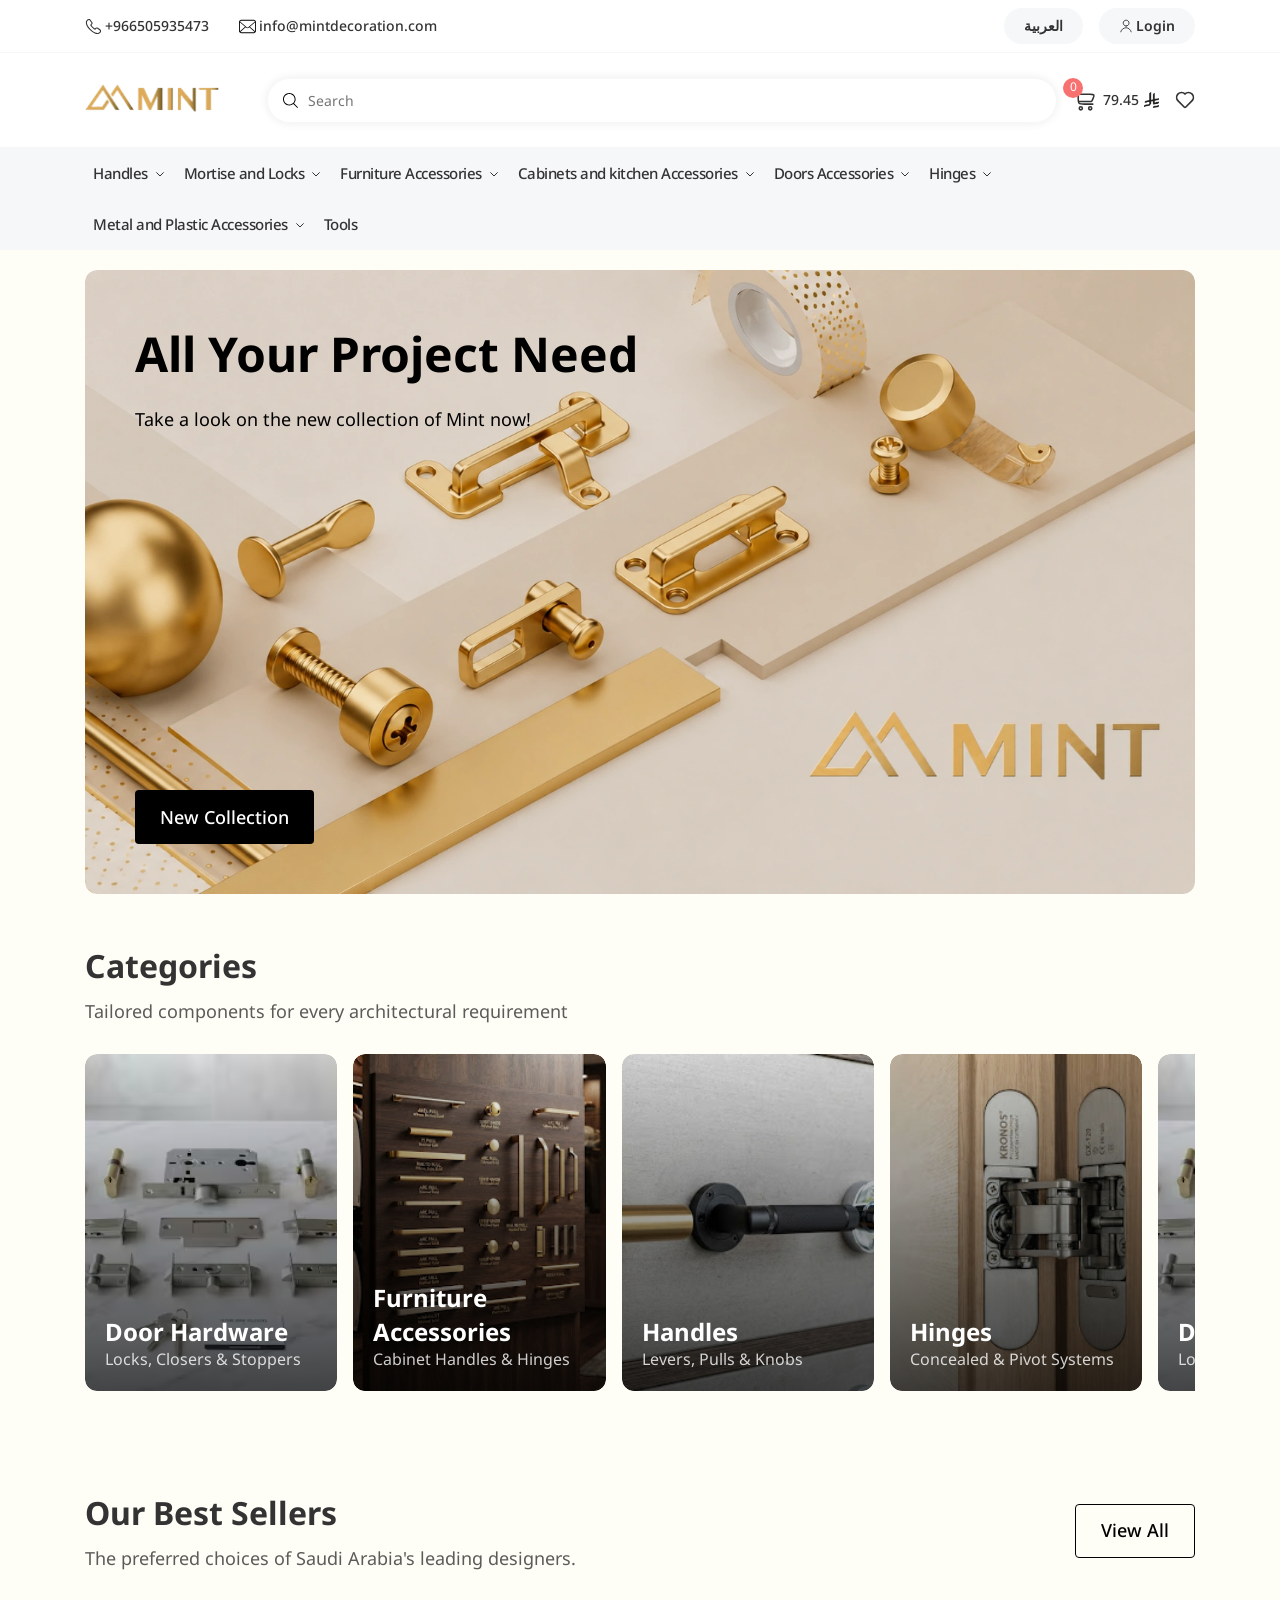
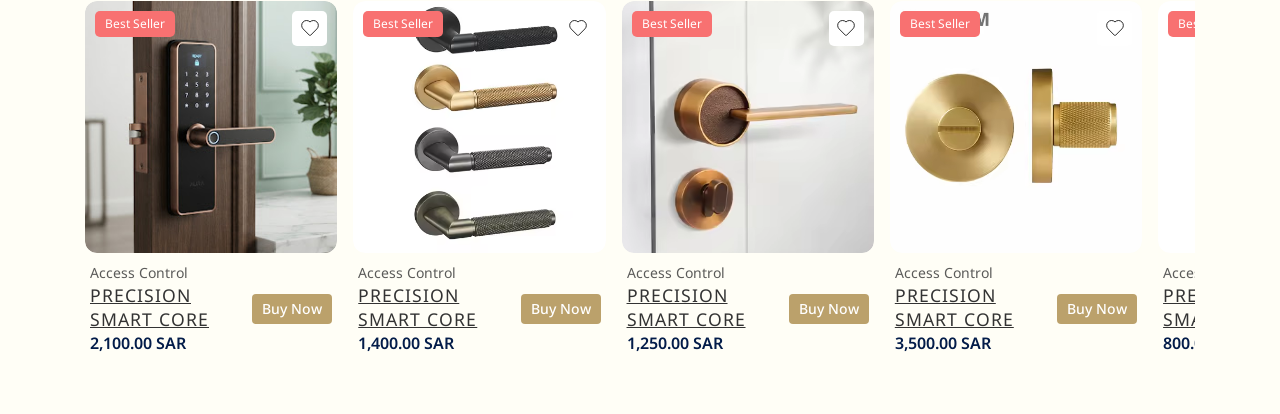
==== en/index.html @ 9c1df62e "Mint Decoration" ====
<!DOCTYPE html>
<!-- بسم الله الرحمن الرحيم -->
<html lang="en">
<head>
    <meta charset="UTF-8">
    <meta name="viewport" content="width=device-width, initial-scale=1.0">
    <!-- <base href="https://mintdecoration.com/en"> -->
    <meta name="theme-color" content="#FFFFFF">
    <link rel="shortcut icon" href="../media/logo/favicon.ico" type="image/x-icon">
    <!-- Language Tags -->
    <link rel="alternate" hreflang="ar" href="https://j.raygroup.com/ar/" />
    <link rel="alternate" hreflang="en" href="https://j.raygroup.com/en/" />
    <link rel="alternate" hreflang="x-default" href="https://j.raygroup.com/" />
    <!-- SEO -->
    <title>Mint Decoration – Carpentry Tools & Furniture Accessories in Riyadh | Locks, Hinges, Handles</title>
    <meta name="description" content="Discover Mint Decoration, your trusted store in Riyadh for carpentry tools and furniture accessories. We offer locks, hinges, handles, and décor supplies with top quality and competitive prices.">
    <meta name="keywords" content="carpentry tools, woodworking tools Riyadh, buy carpentry tools Saudi Arabia, locks, hinges, handles, furniture accessories, woodworking supplies, décor tools">
    <meta property="og:title" content="Mint Decoration – Carpentry Tools & Furniture Accessories in Riyadh">
    <meta property="og:description" content="High-quality carpentry tools, locks, hinges, handles, and décor accessories at the best prices in Riyadh.">
    <meta property="og:image" content="../media/logo/minterio-logo1.png">
    <!-- <meta property="og:url" content="https://mintdecoration.com/en/"> -->
    <meta property="og:type" content="website">
    <!-- Link Main Files -->
    <link rel="stylesheet" href="../css/normalize.css">
    <link rel="stylesheet" href="../component/component.css">
    <link rel="stylesheet" href="../css/style.css">
    <script src="../component/component.js" defer></script>
    <script src="../js/main.js" defer></script>
    <!-- Noto Sans Font -->
    <link rel="preconnect" href="https://fonts.googleapis.com">
    <link rel="preconnect" href="https://fonts.gstatic.com" crossorigin>
    <link href="https://fonts.googleapis.com/css2?family=Noto+Sans:ital,wght@0,100..900;1,100..900&display=swap" rel="stylesheet">
</head>
<body>

    <!-- <div class="coming">
        <h1>Mint is coming soon</h1>
        <p>We Are Avilable For You</p>
        <a href="tel:+966536998115">Call Us</a>
    </div> -->

    <div class="header-wrapper">

        <div class="top-header">
            <div class="container">
                <div class="inside">
                    <div class="start">
                        <div class="contact">
                            <a href="tel:+966505935473" target="_blank">
                                <svg viewBox="0 0 24 24" fill="none" xmlns="http://www.w3.org/2000/svg"><g id="SVGRepo_bgCarrier" stroke-width="0"></g><g id="SVGRepo_tracerCarrier" stroke-linecap="round" stroke-linejoin="round"></g><g id="SVGRepo_iconCarrier"> <path d="M21.97 18.33C21.97 18.69 21.89 19.06 21.72 19.42C21.55 19.78 21.33 20.12 21.04 20.44C20.55 20.98 20.01 21.37 19.4 21.62C18.8 21.87 18.15 22 17.45 22C16.43 22 15.34 21.76 14.19 21.27C13.04 20.78 11.89 20.12 10.75 19.29C9.6 18.45 8.51 17.52 7.47 16.49C6.44 15.45 5.51 14.36 4.68 13.22C3.86 12.08 3.2 10.94 2.72 9.81C2.24 8.67 2 7.58 2 6.54C2 5.86 2.12 5.21 2.36 4.61C2.6 4 2.98 3.44 3.51 2.94C4.15 2.31 4.85 2 5.59 2C5.87 2 6.15 2.06 6.4 2.18C6.66 2.3 6.89 2.48 7.07 2.74L9.39 6.01C9.57 6.26 9.7 6.49 9.79 6.71C9.88 6.92 9.93 7.13 9.93 7.32C9.93 7.56 9.86 7.8 9.72 8.03C9.59 8.26 9.4 8.5 9.16 8.74L8.4 9.53C8.29 9.64 8.24 9.77 8.24 9.93C8.24 10.01 8.25 10.08 8.27 10.16C8.3 10.24 8.33 10.3 8.35 10.36C8.53 10.69 8.84 11.12 9.28 11.64C9.73 12.16 10.21 12.69 10.73 13.22C11.27 13.75 11.79 14.24 12.32 14.69C12.84 15.13 13.27 15.43 13.61 15.61C13.66 15.63 13.72 15.66 13.79 15.69C13.87 15.72 13.95 15.73 14.04 15.73C14.21 15.73 14.34 15.67 14.45 15.56L15.21 14.81C15.46 14.56 15.7 14.37 15.93 14.25C16.16 14.11 16.39 14.04 16.64 14.04C16.83 14.04 17.03 14.08 17.25 14.17C17.47 14.26 17.7 14.39 17.95 14.56L21.26 16.91C21.52 17.09 21.7 17.3 21.81 17.55C21.91 17.8 21.97 18.05 21.97 18.33Z" stroke="currentColor" stroke-width="1.5" stroke-miterlimit="10"></path> </g></svg>
                                +966505935473
                            </a>
                            <a href="mailto:info@mintdecoration.com" target="_blank">
                                <svg version="1.1" id="_x32_" xmlns="http://www.w3.org/2000/svg" xmlns:xlink="http://www.w3.org/1999/xlink" viewBox="0 0 512 512" xml:space="preserve" fill="currentColor"><g id="SVGRepo_bgCarrier" stroke-width="0"></g><g id="SVGRepo_tracerCarrier" stroke-linecap="round" stroke-linejoin="round"></g><g id="SVGRepo_iconCarrier"> <style type="text/css"> .st0{fill:#000000;} </style> <g> <path class="st0" d="M510.746,110.361c-2.128-10.754-6.926-20.918-13.926-29.463c-1.422-1.794-2.909-3.39-4.535-5.009 c-12.454-12.52-29.778-19.701-47.531-19.701H67.244c-17.951,0-34.834,7-47.539,19.708c-1.608,1.604-3.099,3.216-4.575,5.067 c-6.97,8.509-11.747,18.659-13.824,29.428C0.438,114.62,0,119.002,0,123.435v265.137c0,9.224,1.874,18.206,5.589,26.745 c3.215,7.583,8.093,14.772,14.112,20.788c1.516,1.509,3.022,2.901,4.63,4.258c12.034,9.966,27.272,15.45,42.913,15.45h377.51 c15.742,0,30.965-5.505,42.967-15.56c1.604-1.298,3.091-2.661,4.578-4.148c5.818-5.812,10.442-12.49,13.766-19.854l0.438-1.05 c3.646-8.377,5.497-17.33,5.497-26.628V123.435C512,119.06,511.578,114.649,510.746,110.361z M34.823,99.104 c0.951-1.392,2.165-2.821,3.714-4.382c7.689-7.685,17.886-11.914,28.706-11.914h377.51c10.915,0,21.115,4.236,28.719,11.929 c1.313,1.327,2.567,2.8,3.661,4.272l2.887,3.88l-201.5,175.616c-6.212,5.446-14.21,8.443-22.523,8.443 c-8.231,0-16.222-2.99-22.508-8.436L32.19,102.939L34.823,99.104z M26.755,390.913c-0.109-0.722-0.134-1.524-0.134-2.341V128.925 l156.37,136.411L28.199,400.297L26.755,390.913z M464.899,423.84c-6.052,3.492-13.022,5.344-20.145,5.344H67.244 c-7.127,0-14.094-1.852-20.142-5.344l-6.328-3.668l159.936-139.379l17.528,15.246c10.514,9.128,23.922,14.16,37.761,14.16 c13.89,0,27.32-5.032,37.827-14.16l17.521-15.253L471.228,420.18L464.899,423.84z M485.372,388.572 c0,0.803-0.015,1.597-0.116,2.304l-1.386,9.472L329.012,265.409l156.36-136.418V388.572z"></path> </g> </g></svg>
                                info@mintdecoration.com
                            </a>
                        </div>
                    </div>
                    <div class="end">
                        <div class="language toggle">
                            <button>
                                <span>العربية</span>
                            </button>
                            <div class="box toggle-box" hidden>
                                <div class="innerbox">
                                    <div class="c-content">
                                        <div class="top">
                                            <span>Language</span>
                                            <div class="close">
                                                <svg viewBox="0 0 24 24" fill="none" xmlns="http://www.w3.org/2000/svg"><g id="SVGRepo_bgCarrier" stroke-width="0"></g><g id="SVGRepo_tracerCarrier" stroke-linecap="round" stroke-linejoin="round"></g><g id="SVGRepo_iconCarrier"> <rect width="24" height="24" fill="none"></rect> <path d="M7 17L16.8995 7.10051" stroke="currentColor" stroke-linecap="round" stroke-linejoin="round"></path> <path d="M7 7.00001L16.8995 16.8995" stroke="currentColor" stroke-linecap="round" stroke-linejoin="round"></path> </g></svg>
                                            </div>
                                        </div>
                                        <div class="content">
                                            <div class="langs">
                                                <label for="en">
                                                    <input type="radio" name="lang" id="en" value="en" autocomplete="off">
                                                    English
                                                </label>
                                                <label for="ar">
                                                    <input type="radio" name="lang" id="ar" value="ar" autocomplete="off">
                                                    العربية
                                                </label>
                                            </div>
                                            <button><span>Ok</span></button>
                                        </div>
                                    </div>
                                </div>
                            </div>
                        </div>
                        <div class="login toggle hidden-mobile">
                            <button class="hidden-mobile">
                                <svg viewBox="0 0 24 24" fill="none" xmlns="http://www.w3.org/2000/svg"><g id="SVGRepo_bgCarrier" stroke-width="0"></g><g id="SVGRepo_tracerCarrier" stroke-linecap="round" stroke-linejoin="round"></g><g id="SVGRepo_iconCarrier"> <path d="M12.1992 12C14.9606 12 17.1992 9.76142 17.1992 7C17.1992 4.23858 14.9606 2 12.1992 2C9.43779 2 7.19922 4.23858 7.19922 7C7.19922 9.76142 9.43779 12 12.1992 12Z" stroke="currentColor" stroke-width="1.5" stroke-linecap="round" stroke-linejoin="round"></path> <path d="M3 22C3.57038 20.0332 4.74796 18.2971 6.3644 17.0399C7.98083 15.7827 9.95335 15.0687 12 15C16.12 15 19.63 17.91 21 22" stroke="currentColor" stroke-width="1.5" stroke-linecap="round" stroke-linejoin="round"></path> </g></svg>
                                Login
                            </button>
                            <div class="box toggle-box" hidden>
                                <div class="innerbox">
                                    <div class="c-content">
                                        <div class="top">
                                            <div class="close">
                                                <svg viewBox="0 0 24 24" fill="none" xmlns="http://www.w3.org/2000/svg"><g id="SVGRepo_bgCarrier" stroke-width="0"></g><g id="SVGRepo_tracerCarrier" stroke-linecap="round" stroke-linejoin="round"></g><g id="SVGRepo_iconCarrier"> <rect width="24" height="24" fill="none"></rect> <path d="M7 17L16.8995 7.10051" stroke="currentColor" stroke-linecap="round" stroke-linejoin="round"></path> <path d="M7 7.00001L16.8995 16.8995" stroke="currentColor" stroke-linecap="round" stroke-linejoin="round"></path> </g></svg>
                                            </div>
                                            <div class="c-icon-login">
                                                <svg viewBox="0 0 24 24" fill="none" xmlns="http://www.w3.org/2000/svg"><g id="SVGRepo_bgCarrier" stroke-width="0"></g><g id="SVGRepo_tracerCarrier" stroke-linecap="round" stroke-linejoin="round"></g><g id="SVGRepo_iconCarrier"> <path d="M12.1992 12C14.9606 12 17.1992 9.76142 17.1992 7C17.1992 4.23858 14.9606 2 12.1992 2C9.43779 2 7.19922 4.23858 7.19922 7C7.19922 9.76142 9.43779 12 12.1992 12Z" stroke="currentColor" stroke-width="1.5" stroke-linecap="round" stroke-linejoin="round"></path> <path d="M3 22C3.57038 20.0332 4.74796 18.2971 6.3644 17.0399C7.98083 15.7827 9.95335 15.0687 12 15C16.12 15 19.63 17.91 21 22" stroke="currentColor" stroke-width="1.5" stroke-linecap="round" stroke-linejoin="round"></path> </g></svg>
                                                <span>Login</span>
                                            </div>
                                        </div>
                                        <div class="content">
                                            <div class="title">
                                                <h4>Email Address</h4>
                                            </div>
                                            <div class="input">
                                                <input type="email" name="email" id="email" placeholder="your@email.com" autocomplete="off">
                                            </div>
                                            <button>Enter</button>
                                        </div>
                                    </div>
                                </div>
                            </div>
                        </div>
                    </div>
                </div>
            </div>
        </div>

        <header>
            <div class="container">
                <div class="inside">
                    <div class="logo">
                        <a href="index.html"><img src="../media/logo/mint-500.png" alt="Mint Decoration Logo"></a>
                    </div>
                    <div class="mob">
                        <div class="search">
                            <input type="text" name="search" id="search" placeholder="Search" autocomplete="off">
                        </div>
                        <div class="mobile-search">
                            <svg viewBox="0 0 24 24" fill="none" xmlns="http://www.w3.org/2000/svg"><g id="SVGRepo_bgCarrier" stroke-width="0"></g><g id="SVGRepo_tracerCarrier" stroke-linecap="round" stroke-linejoin="round"></g><g id="SVGRepo_iconCarrier"> <g clip-path="url(#clip0_15_152)"> <rect width="24" height="24" fill="none"></rect> <circle cx="10.5" cy="10.5" r="6.5" stroke="currentColor" stroke-linejoin="round"></circle> <path d="M19.6464 20.3536C19.8417 20.5488 20.1583 20.5488 20.3536 20.3536C20.5488 20.1583 20.5488 19.8417 20.3536 19.6464L19.6464 20.3536ZM20.3536 19.6464L15.3536 14.6464L14.6464 15.3536L19.6464 20.3536L20.3536 19.6464Z" fill="currentColor"></path> </g> <defs> <clipPath id="clip0_15_152"> <rect width="24" height="24" fill="none"></rect> </clipPath> </defs> </g></svg>
                        </div>
                        <div class="cart hidden-mobile">
                            <a href="">
                                <svg viewBox="0 0 24 24" fill="none" xmlns="http://www.w3.org/2000/svg"><g id="SVGRepo_bgCarrier" stroke-width="0"></g><g id="SVGRepo_tracerCarrier" stroke-linecap="round" stroke-linejoin="round"></g><g id="SVGRepo_iconCarrier"> <path d="M2 3L2.26491 3.0883C3.58495 3.52832 4.24497 3.74832 4.62248 4.2721C5 4.79587 5 5.49159 5 6.88304V9.5C5 12.3284 5 13.7426 5.87868 14.6213C6.75736 15.5 8.17157 15.5 11 15.5H19" stroke="currentColor" stroke-width="1.5" stroke-linecap="round"></path> <path d="M7.5 18C8.32843 18 9 18.6716 9 19.5C9 20.3284 8.32843 21 7.5 21C6.67157 21 6 20.3284 6 19.5C6 18.6716 6.67157 18 7.5 18Z" stroke="currentColor" stroke-width="1.5"></path> <path d="M16.5 18.0001C17.3284 18.0001 18 18.6716 18 19.5001C18 20.3285 17.3284 21.0001 16.5 21.0001C15.6716 21.0001 15 20.3285 15 19.5001C15 18.6716 15.6716 18.0001 16.5 18.0001Z" stroke="currentColor" stroke-width="1.5"></path> <path d="M5 6H16.4504C18.5054 6 19.5328 6 19.9775 6.67426C20.4221 7.34853 20.0173 8.29294 19.2078 10.1818L18.7792 11.1818C18.4013 12.0636 18.2123 12.5045 17.8366 12.7523C17.4609 13 16.9812 13 16.0218 13H5" stroke="currentColor" stroke-width="1.5"></path> </g></svg>
                                <p class="total">79.45</p>
                                <img src="../media/images/icons/saudi-riyal.png" alt="Saudi Riyal">
                                <span>0</span>
                            </a>
                        </div>
                        <div class="wishlist hidden-mobile">
                            <a href="">
                                <svg viewBox="0 0 24 24" id="favourite" data-name="Flat Color" xmlns="http://www.w3.org/2000/svg" class="icon flat-color"><g id="SVGRepo_bgCarrier"></g><g id="SVGRepo_tracerCarrier" stroke-linecap="round" stroke-linejoin="round"></g><g id="SVGRepo_iconCarrier"><path id="primary" d="M20.28,4.74a5.82,5.82,0,0,0-8.28,0,5.82,5.82,0,0,0-8.28,0,5.94,5.94,0,0,0,0,8.34l7.57,7.62a1,1,0,0,0,1.42,0l7.57-7.62a5.91,5.91,0,0,0,0-8.34Z"></path></g></svg>
                            </a>
                        </div>
                    </div>
                </div>
            </div>
        </header>

        <nav>
            <div class="container">
                <ul class="main-menu">
    
                    <li class="main-li">
                        <a href="#" class="main-link">
                            <span>Handles</span>
                            <svg viewBox="0 0 24 24" fill="none" xmlns="http://www.w3.org/2000/svg"><g id="SVGRepo_bgCarrier" stroke-width="0"></g><g id="SVGRepo_tracerCarrier" stroke-linecap="round" stroke-linejoin="round"></g><g id="SVGRepo_iconCarrier"> <path d="M7 10L12 15L17 10" stroke="currentColor" stroke-width="1.5" stroke-linecap="round" stroke-linejoin="round"></path> </g></svg>
                        </a>
                        <div class="sub-menu">
                            <ul>
                                <li class="sub-li">
                                    <a href="#" class="sub-link">Furniture Handles</a>
                                </li>
                                <li class="sub-li">
                                    <a href="#" class="sub-link">Door Handles</a>
                                </li>
                                <li class="sub-li">
                                    <a href="#" class="sub-link">Reception Door Handles</a>
                                </li>
                                <li class="sub-li">
                                    <a href="#" class="sub-link">Iron Furniture Handles</a>
                                </li>
                                <li class="sub-li">
                                    <a href="#" class="sub-link">Glass Door Handles</a>
                                </li>
                            </ul>
                        </div>
                    </li>
    
                    <li class="main-li">
                        <a href="#" class="main-link">
                            <span>Mortise and Locks</span>
                            <svg viewBox="0 0 24 24" fill="none" xmlns="http://www.w3.org/2000/svg"><g id="SVGRepo_bgCarrier" stroke-width="0"></g><g id="SVGRepo_tracerCarrier" stroke-linecap="round" stroke-linejoin="round"></g><g id="SVGRepo_iconCarrier"> <path d="M7 10L12 15L17 10" stroke="currentColor" stroke-width="1.5" stroke-linecap="round" stroke-linejoin="round"></path> </g></svg>
                        </a>
                        <div class="sub-menu">
                            <ul>
                                <li class="sub-li">
                                    <a href="#" class="sub-link">
                                        <span>Mortise and Locks for Door</span>
                                        <svg viewBox="0 0 24 24" fill="none" xmlns="http://www.w3.org/2000/svg"><g id="SVGRepo_bgCarrier" stroke-width="0"></g><g id="SVGRepo_tracerCarrier" stroke-linecap="round" stroke-linejoin="round"></g><g id="SVGRepo_iconCarrier"> <path d="M7 10L12 15L17 10" stroke="currentColor" stroke-width="1.5" stroke-linecap="round" stroke-linejoin="round"></path> </g></svg>
                                    </a>
                                    <ul class="sub-sub-menu">
                                        <li class="sub-sub-li">
                                            <a href="#" class="sub-sub-link">Iron Door Mortise</a>
                                        </li>
                                        <li class="sub-sub-li">
                                            <a href="#" class="sub-sub-link">Hearts of Locks</a>
                                        </li>
                                        <li class="sub-sub-li">
                                            <a href="#" class="sub-sub-link">Cylindrical Door Knob Lock</a>
                                        </li>
                                        <li class="sub-sub-li">
                                            <a href="#" class="sub-sub-link">Code Lock</a>
                                        </li>
                                    </ul>
                                </li>
                                <li class="sub-li">
                                    <a href="#" class="sub-link">Furniture Locks</a>
                                </li>
                                <li class="sub-li">
                                    <a href="#" class="sub-link">Digital Lock</a>
                                </li>
                                <li class="sub-li">
                                    <a href="#" class="sub-link">
                                        <span>Metal Furniture Locks</span>
                                        <svg viewBox="0 0 24 24" fill="none" xmlns="http://www.w3.org/2000/svg"><g id="SVGRepo_bgCarrier" stroke-width="0"></g><g id="SVGRepo_tracerCarrier" stroke-linecap="round" stroke-linejoin="round"></g><g id="SVGRepo_iconCarrier"> <path d="M7 10L12 15L17 10" stroke="currentColor" stroke-width="1.5" stroke-linecap="round" stroke-linejoin="round"></path> </g></svg>
                                    </a>
                                    <ul class="sub-sub-menu">
                                        <li class="sub-sub-li">
                                            <a href="#" class="sub-sub-link">Cabinet and Drawer Locks</a>
                                        </li>
                                        <li class="sub-sub-li">
                                            <a href="#" class="sub-sub-link">Electricalcal Cabinet Locks</a>
                                        </li>
                                        <li class="sub-sub-li">
                                            <a href="#" class="sub-sub-link">Safe Locks</a>
                                        </li>
                                        <li class="sub-sub-li">
                                            <a href="#" class="sub-sub-link">Locks Accessories</a>
                                        </li>
                                        <li class="sub-sub-li">
                                            <a href="#" class="sub-sub-link">Locks For Cars and Caravan</a>
                                        </li>
                                    </ul>
                                </li>
                                <li class="sub-li">
                                    <a href="#" class="sub-link">Locks For Cars and Caravan</a>
                                </li>
                                <li class="sub-li">
                                    <a href="#" class="sub-link">Emergency Exit Door Lock</a>
                                </li>
                                <li class="sub-li">
                                    <a href="#" class="sub-link">Padlock Locks</a>
                                </li>
                                <li class="sub-li">
                                    <a href="#" class="sub-link">Other Locks</a>
                                </li>
                            </ul>
                        </div>
                    </li>
    
                    <li class="main-li">
                        <a href="#" class="main-link">
                            <span>Furniture Accessories</span>
                            <svg viewBox="0 0 24 24" fill="none" xmlns="http://www.w3.org/2000/svg"><g id="SVGRepo_bgCarrier" stroke-width="0"></g><g id="SVGRepo_tracerCarrier" stroke-linecap="round" stroke-linejoin="round"></g><g id="SVGRepo_iconCarrier"> <path d="M7 10L12 15L17 10" stroke="currentColor" stroke-width="1.5" stroke-linecap="round" stroke-linejoin="round"></path> </g></svg>
                        </a>
                        <div class="sub-menu">
                            <ul>
                                <li class="sub-li">
                                    <a href="#" class="sub-link">Clothes Hook</a>
                                </li>
                                <li class="sub-li">
                                    <a href="#" class="sub-link">Cabinet Sliding Rollers and Accessories</a>
                                </li>
                                <li class="sub-li">
                                    <a href="#" class="sub-link">Glass Accessories</a>
                                </li>
                                <li class="sub-li">
                                    <a href="#" class="sub-link">Furniture Decorations</a>
                                </li>
                                <li class="sub-li">
                                    <a href="#" class="sub-link">Sliding for Drawers and Tables</a>
                                </li>
                                <li class="sub-li">
                                    <a href="#" class="sub-link">Shelf Holder</a>
                                </li>
                                <li class="sub-li">
                                    <a href="#" class="sub-link">Pipe & Holder</a>
                                </li>
                                <li class="sub-li">
                                    <a href="#" class="sub-link">Gift Box Accessories</a>
                                </li>
                                <li class="sub-li">
                                    <a href="#" class="sub-link">Furniture Legs</a>
                                </li>
                                <li class="sub-li">
                                    <a href="#" class="sub-link">Furniture Castor Wheel</a>
                                </li>
                                <li class="sub-li">
                                    <a href="#" class="sub-link">Accessories Variety</a>
                                </li>
                            </ul>
                        </div>
                    </li>
    
                    <li class="main-li">
                        <a href="#" class="main-link">
                            <span>Cabinets and kitchen Accessories</span>
                            <svg viewBox="0 0 24 24" fill="none" xmlns="http://www.w3.org/2000/svg"><g id="SVGRepo_bgCarrier" stroke-width="0"></g><g id="SVGRepo_tracerCarrier" stroke-linecap="round" stroke-linejoin="round"></g><g id="SVGRepo_iconCarrier"> <path d="M7 10L12 15L17 10" stroke="currentColor" stroke-width="1.5" stroke-linecap="round" stroke-linejoin="round"></path> </g></svg>
                        </a>
                        <div class="sub-menu">
                            <ul>
                                <li class="sub-li">
                                    <a href="#" class="sub-link">Cabinets Accessories</a>
                                </li>
                                <li class="sub-li">
                                    <a href="#" class="sub-link">kitchen Accessories</a>
                                </li>
                                <li class="sub-li">
                                    <a href="#" class="sub-link">Cabinets and kitchen Arm</a>
                                </li>
                            </ul>
                        </div>
                    </li>
    
                    <li class="main-li">
                        <a href="#" class="main-link">
                            <span>Doors Accessories</span>
                            <svg viewBox="0 0 24 24" fill="none" xmlns="http://www.w3.org/2000/svg"><g id="SVGRepo_bgCarrier" stroke-width="0"></g><g id="SVGRepo_tracerCarrier" stroke-linecap="round" stroke-linejoin="round"></g><g id="SVGRepo_iconCarrier"> <path d="M7 10L12 15L17 10" stroke="currentColor" stroke-width="1.5" stroke-linecap="round" stroke-linejoin="round"></path> </g></svg>
                        </a>
                        <div class="sub-menu">
                            <ul>
                                <li class="sub-li">
                                    <a href="#" class="sub-link">Bathroom Door Accessories</a>
                                </li>
                                <li class="sub-li">
                                    <a href="#" class="sub-link">Overhead Door Closer</a>
                                </li>
                                <li class="sub-li">
                                    <a href="#" class="sub-link">Door Seal Brush</a>
                                </li>
                                <li class="sub-li">
                                    <a href="#" class="sub-link">Chain Door Guard</a>
                                </li>
                                <li class="sub-li">
                                    <a href="#" class="sub-link">Door Viewer</a>
                                </li>
                                <li class="sub-li">
                                    <a href="#" class="sub-link">Door Stops</a>
                                </li>
                                <li class="sub-li">
                                    <a href="#" class="sub-link">Signboards</a>
                                </li>
                                <li class="sub-li">
                                    <a href="#" class="sub-link">Bolts, hasps, and accessories</a>
                                </li>
                            </ul>
                        </div>
                    </li>
    
                    <li class="main-li">
                        <a href="#" class="main-link">
                            <span>Hinges</span>
                            <svg viewBox="0 0 24 24" fill="none" xmlns="http://www.w3.org/2000/svg"><g id="SVGRepo_bgCarrier" stroke-width="0"></g><g id="SVGRepo_tracerCarrier" stroke-linecap="round" stroke-linejoin="round"></g><g id="SVGRepo_iconCarrier"> <path d="M7 10L12 15L17 10" stroke="currentColor" stroke-width="1.5" stroke-linecap="round" stroke-linejoin="round"></path> </g></svg>
                        </a>
                        <div class="sub-menu">
                            <ul>
                                <li class="sub-li">
                                    <a href="#" class="sub-link">Door Hinges</a>
                                </li>
                                <li class="sub-li">
                                    <a href="#" class="sub-link">Wooden Furniture Hinges</a>
                                </li>
                                <li class="sub-li">
                                    <a href="#" class="sub-link">Glass and Glasses Door Hinges</a>
                                </li>
                                <li class="sub-li">
                                    <a href="#" class="sub-link">Metal Furniture Hinges</a>
                                </li>
                            </ul>
                        </div>
                    </li>
    
                    <li class="main-li">
                        <a href="#" class="main-link">
                            <span>Metal and Plastic Accessories</span>
                            <svg viewBox="0 0 24 24" fill="none" xmlns="http://www.w3.org/2000/svg"><g id="SVGRepo_bgCarrier" stroke-width="0"></g><g id="SVGRepo_tracerCarrier" stroke-linecap="round" stroke-linejoin="round"></g><g id="SVGRepo_iconCarrier"> <path d="M7 10L12 15L17 10" stroke="currentColor" stroke-width="1.5" stroke-linecap="round" stroke-linejoin="round"></path> </g></svg>
                        </a>
                        <div class="sub-menu">
                            <ul>
                                <li class="sub-li">
                                    <a href="#" class="sub-link">Adhesive tapes</a>
                                </li>
                            </ul>
                        </div>
                    </li>
    
                    <li class="main-li">
                        <a href="#" class="main-link">
                            <span>Tools</span>
                        </a>
                    </li>
    
                </ul>
            </div>
        </nav>

    </div>

    <div class="mobile-nav">
        <div class="container">
            <div class="inside">
                <div class="tabs">
                    <div class="tab home-tab">
                        <a href="">
                            <div class="icon">
                                <svg viewBox="0 0 24 24" xmlns="http://www.w3.org/2000/svg"><g id="SVGRepo_bgCarrier"></g><g id="SVGRepo_tracerCarrier" stroke-linecap="round" stroke-linejoin="round"></g><g id="SVGRepo_iconCarrier"> <g clip-path="url(#clip0_15_3)"> <path d="M9 21H4C3.44772 21 3 20.5523 3 20V12.4142C3 12.149 3.10536 11.8946 3.29289 11.7071L11.2929 3.70711C11.6834 3.31658 12.3166 3.31658 12.7071 3.70711L20.7071 11.7071C20.8946 11.8946 21 12.149 21 12.4142V20C21 20.5523 20.5523 21 20 21H15M9 21H15M9 21V15C9 14.4477 9.44772 14 10 14H14C14.5523 14 15 14.4477 15 15V21" stroke-linejoin="round"></path> </g> <defs> <clipPath id="clip0_15_3"> <rect width="24" height="24"></rect> </clipPath> </defs> </g></svg>
                            </div>
                            <div class="text">
                                <span>Home</span>
                            </div>
                        </a>
                    </div>
                    <div class="tab categories-tab hamburger ">
                        <button>
                            <div class="icon">
                                <svg viewBox="0 0 24 24" xmlns="http://www.w3.org/2000/svg"><g id="SVGRepo_bgCarrier"></g><g id="SVGRepo_tracerCarrier" stroke-linecap="round" stroke-linejoin="round"></g><g id="SVGRepo_iconCarrier"> <path d="M5 10H7C9 10 10 9 10 7V5C10 3 9 2 7 2H5C3 2 2 3 2 5V7C2 9 3 10 5 10Z" stroke-miterlimit="10" stroke-linecap="round" stroke-linejoin="round"></path> <path d="M17 10H19C21 10 22 9 22 7V5C22 3 21 2 19 2H17C15 2 14 3 14 5V7C14 9 15 10 17 10Z" stroke-miterlimit="10" stroke-linecap="round" stroke-linejoin="round"></path> <path d="M17 22H19C21 22 22 21 22 19V17C22 15 21 14 19 14H17C15 14 14 15 14 17V19C14 21 15 22 17 22Z" stroke-miterlimit="10" stroke-linecap="round" stroke-linejoin="round"></path> <path d="M5 22H7C9 22 10 21 10 19V17C10 15 9 14 7 14H5C3 14 2 15 2 17V19C2 21 3 22 5 22Z" stroke-miterlimit="10" stroke-linecap="round" stroke-linejoin="round"></path> </g></svg>
                            </div>
                            <div class="text">
                                <span>Categories</span>
                            </div>
                        </button>
                    </div>
                    <div class="tab wishlist-tab active">
                        <a href="">
                            <div class="icon">
                                <svg viewBox="0 0 24 24" id="favourite" data-name="Flat Color" xmlns="http://www.w3.org/2000/svg" class="icon flat-color"><g id="SVGRepo_bgCarrier"></g><g id="SVGRepo_tracerCarrier" stroke-linecap="round" stroke-linejoin="round"></g><g id="SVGRepo_iconCarrier"><path id="primary" d="M20.28,4.74a5.82,5.82,0,0,0-8.28,0,5.82,5.82,0,0,0-8.28,0,5.94,5.94,0,0,0,0,8.34l7.57,7.62a1,1,0,0,0,1.42,0l7.57-7.62a5.91,5.91,0,0,0,0-8.34Z"></path></g></svg>
                            </div>
                            <div class="text">
                                <span>Favourite</span>
                            </div>
                        </a>
                    </div>
                    <div class="tab cart-tab ">
                        <a href="">
                            <div class="icon">
                                <svg viewBox="0 0 24 24" fill="none" xmlns="http://www.w3.org/2000/svg"><g id="SVGRepo_bgCarrier" stroke-width="0"></g><g id="SVGRepo_tracerCarrier" stroke-linecap="round" stroke-linejoin="round"></g><g id="SVGRepo_iconCarrier"> <path d="M2 3L2.26491 3.0883C3.58495 3.52832 4.24497 3.74832 4.62248 4.2721C5 4.79587 5 5.49159 5 6.88304V9.5C5 12.3284 5 13.7426 5.87868 14.6213C6.75736 15.5 8.17157 15.5 11 15.5H19" stroke="currentColor" stroke-width="1.5" stroke-linecap="round"></path> <path d="M7.5 18C8.32843 18 9 18.6716 9 19.5C9 20.3284 8.32843 21 7.5 21C6.67157 21 6 20.3284 6 19.5C6 18.6716 6.67157 18 7.5 18Z" stroke="currentColor" stroke-width="1.5"></path> <path d="M16.5 18.0001C17.3284 18.0001 18 18.6716 18 19.5001C18 20.3285 17.3284 21.0001 16.5 21.0001C15.6716 21.0001 15 20.3285 15 19.5001C15 18.6716 15.6716 18.0001 16.5 18.0001Z" stroke="currentColor" stroke-width="1.5"></path> <path d="M5 6H16.4504C18.5054 6 19.5328 6 19.9775 6.67426C20.4221 7.34853 20.0173 8.29294 19.2078 10.1818L18.7792 11.1818C18.4013 12.0636 18.2123 12.5045 17.8366 12.7523C17.4609 13 16.9812 13 16.0218 13H5" stroke="currentColor" stroke-width="1.5"></path> </g></svg>
                            </div>
                            <div class="text">
                                <span>Cart</span>
                            </div>
                        </a>
                    </div>
                    <div class="tab account-tab ">
                        <button type="button" data-popup-trigger="login">
                            <div class="icon">
                                <svg viewBox="0 0 24 24" fill="none" xmlns="http://www.w3.org/2000/svg"><g id="SVGRepo_bgCarrier" stroke-width="0"></g><g id="SVGRepo_tracerCarrier" stroke-linecap="round" stroke-linejoin="round"></g><g id="SVGRepo_iconCarrier"> <path d="M12.1992 12C14.9606 12 17.1992 9.76142 17.1992 7C17.1992 4.23858 14.9606 2 12.1992 2C9.43779 2 7.19922 4.23858 7.19922 7C7.19922 9.76142 9.43779 12 12.1992 12Z" stroke="currentColor" stroke-width="1.5" stroke-linecap="round" stroke-linejoin="round"></path> <path d="M3 22C3.57038 20.0332 4.74796 18.2971 6.3644 17.0399C7.98083 15.7827 9.95335 15.0687 12 15C16.12 15 19.63 17.91 21 22" stroke="currentColor" stroke-width="1.5" stroke-linecap="round" stroke-linejoin="round"></path> </g></svg>
                            </div>
                            <div class="text">
                                <span>Account</span>
                            </div>
                        </button>
                    </div>
                </div>
            </div>
        </div>
    </div>

    <div class="landing">
        <div class="container">
            <div class="inside">
                <div class="bg">
                    <img src="../media/images/ai/mint-landing-desktop.webp" alt="Landing Image" loading="lazy" class="hidden-mobile">
                    <img src="../media/images/ai/mint-landing-mobile.webp" alt="Landing Image" loading="lazy" class="showing-mobile">
                </div>
                <div class="content">
                    <div class="text">
                        <div class="title">
                            <h1>All Your Project Need</h1>
                        </div>
                        <div class="subtitle">
                            <p>Take a look on the new collection of <span class="mint">Mint</span> now!</p>
                        </div>
                    </div>
                    <div class="buttons">
                        <a href="#" class="btn btn-primary black-btn">New Collection</a>
                    </div>
                </div>
            </div>
        </div>
    </div>

    <section class="categories">
        <div class="container">
            <div class="inside">
                <div class="top-section">
                    <div class="start">
                        <div class="title">
                            <h2>Categories</h2>
                        </div>
                        <div class="sub-title">
                            <p>Tailored components for every architectural requirement</p>
                        </div>
                    </div>
                </div>
                <div class="scrolled-section">
                    <div class="manual-scroll-wrapper">
                        <div class="items">

                            <div class="item">
                                <a href="">
                                    <div class="bg">
                                        <picture>
                                            <source srcset="../media/images/products/categories/door-hardware/main-avif.avif" type="image/avif" loading="lazy">
                                            <source srcset="../media/images/products/categories/door-hardware/main-webp.webp" type="image/webp" loading="lazy">
                                            <img src="../media/images/products/categories/door-hardware/main-jpg.jpg" alt="Door Hardware" loading="lazy">
                                        </picture>
                                        <div class="overlay"></div>
                                    </div>
                                    <div class="text">
                                        <div class="title">
                                            <h3>Door Hardware</h3>
                                        </div>
                                        <div class="sub-title">
                                            <p>Locks, Closers & Stoppers</p>
                                        </div>
                                    </div>
                                </a>
                            </div>

                            <div class="item">
                                <a href="">
                                    <div class="bg">
                                        <picture>
                                            <img src="../media/images/products/categories/furniture-accessories/main-jpg.jpg" alt="Furniture Accessories" loading="lazy">
                                        </picture>
                                        <div class="overlay"></div>
                                    </div>
                                    <div class="text">
                                        <div class="title">
                                            <h3>Furniture Accessories</h3>
                                        </div>
                                        <div class="sub-title">
                                            <p>Cabinet Handles & Hinges</p>
                                        </div>
                                    </div>
                                </a>
                            </div>

                            <div class="item">
                                <a href="">
                                    <div class="bg">
                                        <picture>
                                            <img src="../media/images/products/categories/handles/main-jpg.jpg" alt="Handles" loading="lazy">
                                        </picture>
                                        <div class="overlay"></div>
                                    </div>
                                    <div class="text">
                                        <div class="title">
                                            <h3>Handles</h3>
                                        </div>
                                        <div class="sub-title">
                                            <p>Levers, Pulls & Knobs</p>
                                        </div>
                                    </div>
                                </a>
                            </div>

                            <div class="item">
                                <a href="">
                                    <div class="bg">
                                        <picture>
                                            <img src="../media/images/products/categories/hinges/main-jpg.jpg" alt="Hinges" loading="lazy">
                                        </picture>
                                        <div class="overlay"></div>
                                    </div>
                                    <div class="text">
                                        <div class="title">
                                            <h3>Hinges</h3>
                                        </div>
                                        <div class="sub-title">
                                            <p>Concealed & Pivot Systems</p>
                                        </div>
                                    </div>
                                </a>
                            </div>

                            <div class="item">
                                <a href="">
                                    <div class="bg">
                                        <picture>
                                            <source srcset="../media/images/products/categories/door-hardware/main-avif.avif" type="image/avif" loading="lazy">
                                            <source srcset="../media/images/products/categories/door-hardware/main-webp.webp" type="image/webp" loading="lazy">
                                            <img src="../media/images/products/categories/door-hardware/main-jpg.jpg" alt="Door Hardware" loading="lazy">
                                        </picture>
                                        <div class="overlay"></div>
                                    </div>
                                    <div class="text">
                                        <div class="title">
                                            <h3>Door Hardware</h3>
                                        </div>
                                        <div class="sub-title">
                                            <p>Locks, Closers & Stoppers</p>
                                        </div>
                                    </div>
                                </a>
                            </div>

                            <div class="item">
                                <a href="">
                                    <div class="bg">
                                        <picture>
                                            <img src="../media/images/products/categories/furniture-accessories/main-jpg.jpg" alt="Furniture Accessories" loading="lazy">
                                        </picture>
                                        <div class="overlay"></div>
                                    </div>
                                    <div class="text">
                                        <div class="title">
                                            <h3>Furniture Accessories</h3>
                                        </div>
                                        <div class="sub-title">
                                            <p>Cabinet Handles & Hinges</p>
                                        </div>
                                    </div>
                                </a>
                            </div>

                            <div class="item">
                                <a href="">
                                    <div class="bg">
                                        <picture>
                                            <img src="../media/images/products/categories/handles/main-jpg.jpg" alt="Handles" loading="lazy">
                                        </picture>
                                        <div class="overlay"></div>
                                    </div>
                                    <div class="text">
                                        <div class="title">
                                            <h3>Handles</h3>
                                        </div>
                                        <div class="sub-title">
                                            <p>Levers, Pulls & Knobs</p>
                                        </div>
                                    </div>
                                </a>
                            </div>

                            <div class="item">
                                <a href="">
                                    <div class="bg">
                                        <picture>
                                            <img src="../media/images/products/categories/hinges/main-jpg.jpg" alt="Hinges" loading="lazy">
                                        </picture>
                                        <div class="overlay"></div>
                                    </div>
                                    <div class="text">
                                        <div class="title">
                                            <h3>Hinges</h3>
                                        </div>
                                        <div class="sub-title">
                                            <p>Concealed & Pivot Systems</p>
                                        </div>
                                    </div>
                                </a>
                            </div>

                        </div>
                    </div>
                </div>
            </div>
        </div>
    </section>

    <section class="best-sellers">
        <div class="container">
            <div class="inside">
                <div class="top-section">
                    <div class="start">
                        <div class="title">
                            <h2>Our Best Sellers</h2>
                        </div>
                        <div class="sub-title">
                            <p>The preferred choices of Saudi Arabia's leading designers.</p>
                        </div>
                    </div>
                    <div class="end">
                        <div class="view-all">
                            <a href="" class="btn btn-primary transparent-btn">View All</a>
                        </div>
                    </div>
                </div>
                <div class="scrolled-section">
                    <div class="automatic-manual-scroll-wrapper">
                        <div class="products">

                            <div class="product">
                                <div class="top">
                                    <div class="label best-seller-label">
                                        <span>Best Seller</span>
                                    </div>
                                    <div class="favourite">
                                        <button>
                                            <svg viewBox="0 0 24 24" id="favourite" data-name="Flat Color" xmlns="http://www.w3.org/2000/svg" class="icon flat-color"><g id="SVGRepo_bgCarrier"></g><g id="SVGRepo_tracerCarrier" stroke-linecap="round" stroke-linejoin="round"></g><g id="SVGRepo_iconCarrier"><path id="primary" d="M20.28,4.74a5.82,5.82,0,0,0-8.28,0,5.82,5.82,0,0,0-8.28,0,5.94,5.94,0,0,0,0,8.34l7.57,7.62a1,1,0,0,0,1.42,0l7.57-7.62a5.91,5.91,0,0,0,0-8.34Z"></path></g></svg>
                                        </button>
                                    </div>
                                    <a href="" class="image-wrapper">
                                        <div class="product-image">
                                            <div class="image">
                                                <picture>
                                                    <img src="../media/images/products/categories/handles/smart-handel/product.jpg" alt="Door Handle" loading="lazy">
                                                </picture>
                                            </div>
                                        </div>
                                    </a>
                                </div>
                                <div class="bottom">
                                    <a href="" class="info-wrapper">
                                        <div class="product-info">
                                            <div class="category">
                                                <p>Access Control</p>
                                            </div>
                                            <div class="product-name">
                                                <h4>Precision Smart Core</h4>
                                            </div>
                                            <div class="product-price">
                                                <p>2,100.00 SAR</p>
                                            </div>
                                        </div>
                                    </a>
                                    <div class="product-actions">
                                        <div class="action buy-now">
                                            <a href="" class="btn btn-primary cafe-btn">Buy Now</a>
                                        </div>
                                    </div>
                                </div>
                            </div>

                            <div class="product">
                                <div class="top">
                                    <div class="label best-seller-label">
                                        <span>Best Seller</span>
                                    </div>
                                    <div class="favourite">
                                        <button>
                                            <svg viewBox="0 0 24 24" id="favourite" data-name="Flat Color" xmlns="http://www.w3.org/2000/svg" class="icon flat-color"><g id="SVGRepo_bgCarrier"></g><g id="SVGRepo_tracerCarrier" stroke-linecap="round" stroke-linejoin="round"></g><g id="SVGRepo_iconCarrier"><path id="primary" d="M20.28,4.74a5.82,5.82,0,0,0-8.28,0,5.82,5.82,0,0,0-8.28,0,5.94,5.94,0,0,0,0,8.34l7.57,7.62a1,1,0,0,0,1.42,0l7.57-7.62a5.91,5.91,0,0,0,0-8.34Z"></path></g></svg>
                                        </button>
                                    </div>
                                    <a href="" class="image-wrapper">
                                        <div class="product-image">
                                            <div class="image">
                                                <picture>
                                                    <img src="../media/images/products/categories/handles/1.avif" alt="Door Handle" loading="lazy">
                                                </picture>
                                            </div>
                                        </div>
                                    </a>
                                </div>
                                <div class="bottom">
                                    <a href="" class="info-wrapper">
                                        <div class="product-info">
                                            <div class="category">
                                                <p>Access Control</p>
                                            </div>
                                            <div class="product-name">
                                                <h4>Precision Smart Core</h4>
                                            </div>
                                            <div class="product-price">
                                                <p>1,400.00 SAR</p>
                                            </div>
                                        </div>
                                    </a>
                                    <div class="product-actions">
                                        <div class="action buy-now">
                                            <a href="" class="btn btn-primary cafe-btn">Buy Now</a>
                                        </div>
                                    </div>
                                </div>
                            </div>

                            <div class="product">
                                <div class="top">
                                    <div class="label best-seller-label">
                                        <span>Best Seller</span>
                                    </div>
                                    <div class="favourite">
                                        <button>
                                            <svg viewBox="0 0 24 24" id="favourite" data-name="Flat Color" xmlns="http://www.w3.org/2000/svg" class="icon flat-color"><g id="SVGRepo_bgCarrier"></g><g id="SVGRepo_tracerCarrier" stroke-linecap="round" stroke-linejoin="round"></g><g id="SVGRepo_iconCarrier"><path id="primary" d="M20.28,4.74a5.82,5.82,0,0,0-8.28,0,5.82,5.82,0,0,0-8.28,0,5.94,5.94,0,0,0,0,8.34l7.57,7.62a1,1,0,0,0,1.42,0l7.57-7.62a5.91,5.91,0,0,0,0-8.34Z"></path></g></svg>
                                        </button>
                                    </div>
                                    <a href="" class="image-wrapper">
                                        <div class="product-image">
                                            <div class="image">
                                                <picture>
                                                    <img src="../media/images/products/categories/handles/2.avif" alt="Door Handle" loading="lazy">
                                                </picture>
                                            </div>
                                        </div>
                                    </a>
                                </div>
                                <div class="bottom">
                                    <a href="" class="info-wrapper">
                                        <div class="product-info">
                                            <div class="category">
                                                <p>Access Control</p>
                                            </div>
                                            <div class="product-name">
                                                <h4>Precision Smart Core</h4>
                                            </div>
                                            <div class="product-price">
                                                <p>1,250.00 SAR</p>
                                            </div>
                                        </div>
                                    </a>
                                    <div class="product-actions">
                                        <div class="action buy-now">
                                            <a href="" class="btn btn-primary cafe-btn">Buy Now</a>
                                        </div>
                                    </div>
                                </div>
                            </div>

                            <div class="product">
                                <div class="top">
                                    <div class="label best-seller-label">
                                        <span>Best Seller</span>
                                    </div>
                                    <div class="favourite">
                                        <button>
                                            <svg viewBox="0 0 24 24" id="favourite" data-name="Flat Color" xmlns="http://www.w3.org/2000/svg" class="icon flat-color"><g id="SVGRepo_bgCarrier"></g><g id="SVGRepo_tracerCarrier" stroke-linecap="round" stroke-linejoin="round"></g><g id="SVGRepo_iconCarrier"><path id="primary" d="M20.28,4.74a5.82,5.82,0,0,0-8.28,0,5.82,5.82,0,0,0-8.28,0,5.94,5.94,0,0,0,0,8.34l7.57,7.62a1,1,0,0,0,1.42,0l7.57-7.62a5.91,5.91,0,0,0,0-8.34Z"></path></g></svg>
                                        </button>
                                    </div>
                                    <a href="" class="image-wrapper">
                                        <div class="product-image">
                                            <div class="image">
                                                <picture>
                                                    <img src="../media/images/products/categories/handles/3.avif" alt="Door Handle" loading="lazy">
                                                </picture>
                                            </div>
                                        </div>
                                    </a>
                                </div>
                                <div class="bottom">
                                    <a href="" class="info-wrapper">
                                        <div class="product-info">
                                            <div class="category">
                                                <p>Access Control</p>
                                            </div>
                                            <div class="product-name">
                                                <h4>Precision Smart Core</h4>
                                            </div>
                                            <div class="product-price">
                                                <p>3,500.00 SAR</p>
                                            </div>
                                        </div>
                                    </a>
                                    <div class="product-actions">
                                        <div class="action buy-now">
                                            <a href="" class="btn btn-primary cafe-btn">Buy Now</a>
                                        </div>
                                    </div>
                                </div>
                            </div>

                            <div class="product">
                                <div class="top">
                                    <div class="label best-seller-label">
                                        <span>Best Seller</span>
                                    </div>
                                    <div class="favourite">
                                        <button>
                                            <svg viewBox="0 0 24 24" id="favourite" data-name="Flat Color" xmlns="http://www.w3.org/2000/svg" class="icon flat-color"><g id="SVGRepo_bgCarrier"></g><g id="SVGRepo_tracerCarrier" stroke-linecap="round" stroke-linejoin="round"></g><g id="SVGRepo_iconCarrier"><path id="primary" d="M20.28,4.74a5.82,5.82,0,0,0-8.28,0,5.82,5.82,0,0,0-8.28,0,5.94,5.94,0,0,0,0,8.34l7.57,7.62a1,1,0,0,0,1.42,0l7.57-7.62a5.91,5.91,0,0,0,0-8.34Z"></path></g></svg>
                                        </button>
                                    </div>
                                    <a href="" class="image-wrapper">
                                        <div class="product-image">
                                            <div class="image">
                                                <picture>
                                                    <img src="../media/images/products/categories/handles/4.avif" alt="Door Handle" loading="lazy">
                                                </picture>
                                            </div>
                                        </div>
                                    </a>
                                </div>
                                <div class="bottom">
                                    <a href="" class="info-wrapper">
                                        <div class="product-info">
                                            <div class="category">
                                                <p>Access Control</p>
                                            </div>
                                            <div class="product-name">
                                                <h4>Precision Smart Core</h4>
                                            </div>
                                            <div class="product-price">
                                                <p>800.00 SAR</p>
                                            </div>
                                        </div>
                                    </a>
                                    <div class="product-actions">
                                        <div class="action buy-now">
                                            <a href="" class="btn btn-primary cafe-btn">Buy Now</a>
                                        </div>
                                    </div>
                                </div>
                            </div>

                            <div class="product">
                                <div class="top">
                                    <div class="label best-seller-label">
                                        <span>Best Seller</span>
                                    </div>
                                    <div class="favourite">
                                        <button>
                                            <svg viewBox="0 0 24 24" id="favourite" data-name="Flat Color" xmlns="http://www.w3.org/2000/svg" class="icon flat-color"><g id="SVGRepo_bgCarrier"></g><g id="SVGRepo_tracerCarrier" stroke-linecap="round" stroke-linejoin="round"></g><g id="SVGRepo_iconCarrier"><path id="primary" d="M20.28,4.74a5.82,5.82,0,0,0-8.28,0,5.82,5.82,0,0,0-8.28,0,5.94,5.94,0,0,0,0,8.34l7.57,7.62a1,1,0,0,0,1.42,0l7.57-7.62a5.91,5.91,0,0,0,0-8.34Z"></path></g></svg>
                                        </button>
                                    </div>
                                    <a href="" class="image-wrapper">
                                        <div class="product-image">
                                            <div class="image">
                                                <picture>
                                                    <img src="../media/images/products/categories/handles/5.avif" alt="Door Handle" loading="lazy">
                                                </picture>
                                            </div>
                                        </div>
                                    </a>
                                </div>
                                <div class="bottom">
                                    <a href="" class="info-wrapper">
                                        <div class="product-info">
                                            <div class="category">
                                                <p>Access Control</p>
                                            </div>
                                            <div class="product-name">
                                                <h4>Precision Smart Core</h4>
                                            </div>
                                            <div class="product-price">
                                                <p>950.00 SAR</p>
                                            </div>
                                        </div>
                                    </a>
                                    <div class="product-actions">
                                        <div class="action buy-now">
                                            <a href="" class="btn btn-primary cafe-btn">Buy Now</a>
                                        </div>
                                    </div>
                                </div>
                            </div>

                            <div class="product">
                                <div class="top">
                                    <div class="label best-seller-label">
                                        <span>Best Seller</span>
                                    </div>
                                    <div class="favourite">
                                        <button>
                                            <svg viewBox="0 0 24 24" id="favourite" data-name="Flat Color" xmlns="http://www.w3.org/2000/svg" class="icon flat-color"><g id="SVGRepo_bgCarrier"></g><g id="SVGRepo_tracerCarrier" stroke-linecap="round" stroke-linejoin="round"></g><g id="SVGRepo_iconCarrier"><path id="primary" d="M20.28,4.74a5.82,5.82,0,0,0-8.28,0,5.82,5.82,0,0,0-8.28,0,5.94,5.94,0,0,0,0,8.34l7.57,7.62a1,1,0,0,0,1.42,0l7.57-7.62a5.91,5.91,0,0,0,0-8.34Z"></path></g></svg>
                                        </button>
                                    </div>
                                    <a href="" class="image-wrapper">
                                        <div class="product-image">
                                            <div class="image">
                                                <picture>
                                                    <img src="../media/images/products/categories/handles/6.avif" alt="Door Handle" loading="lazy">
                                                </picture>
                                            </div>
                                        </div>
                                    </a>
                                </div>
                                <div class="bottom">
                                    <a href="" class="info-wrapper">
                                        <div class="product-info">
                                            <div class="category">
                                                <p>Access Control</p>
                                            </div>
                                            <div class="product-name">
                                                <h4>Precision Smart Core</h4>
                                            </div>
                                            <div class="product-price">
                                                <p>2,950.00 SAR</p>
                                            </div>
                                        </div>
                                    </a>
                                    <div class="product-actions">
                                        <div class="action buy-now">
                                            <a href="" class="btn btn-primary cafe-btn">Buy Now</a>
                                        </div>
                                    </div>
                                </div>
                            </div>

                            <div class="product">
                                <div class="top">
                                    <div class="label best-seller-label">
                                        <span>Best Seller</span>
                                    </div>
                                    <div class="favourite">
                                        <button>
                                            <svg viewBox="0 0 24 24" id="favourite" data-name="Flat Color" xmlns="http://www.w3.org/2000/svg" class="icon flat-color"><g id="SVGRepo_bgCarrier"></g><g id="SVGRepo_tracerCarrier" stroke-linecap="round" stroke-linejoin="round"></g><g id="SVGRepo_iconCarrier"><path id="primary" d="M20.28,4.74a5.82,5.82,0,0,0-8.28,0,5.82,5.82,0,0,0-8.28,0,5.94,5.94,0,0,0,0,8.34l7.57,7.62a1,1,0,0,0,1.42,0l7.57-7.62a5.91,5.91,0,0,0,0-8.34Z"></path></g></svg>
                                        </button>
                                    </div>
                                    <a href="" class="image-wrapper">
                                        <div class="product-image">
                                            <div class="image">
                                                <picture>
                                                    <img src="../media/images/products/categories/handles/7.avif" alt="Door Handle" loading="lazy">
                                                </picture>
                                            </div>
                                        </div>
                                    </a>
                                </div>
                                <div class="bottom">
                                    <a href="" class="info-wrapper">
                                        <div class="product-info">
                                            <div class="category">
                                                <p>Access Control</p>
                                            </div>
                                            <div class="product-name">
                                                <h4>Precision Smart Core</h4>
                                            </div>
                                            <div class="product-price">
                                                <p>4,950.00 SAR</p>
                                            </div>
                                        </div>
                                    </a>
                                    <div class="product-actions">
                                        <div class="action buy-now">
                                            <a href="" class="btn btn-primary cafe-btn">Buy Now</a>
                                        </div>
                                    </div>
                                </div>
                            </div>

                            <div class="product">
                                <div class="top">
                                    <div class="label best-seller-label">
                                        <span>Best Seller</span>
                                    </div>
                                    <div class="favourite">
                                        <button>
                                            <svg viewBox="0 0 24 24" id="favourite" data-name="Flat Color" xmlns="http://www.w3.org/2000/svg" class="icon flat-color"><g id="SVGRepo_bgCarrier"></g><g id="SVGRepo_tracerCarrier" stroke-linecap="round" stroke-linejoin="round"></g><g id="SVGRepo_iconCarrier"><path id="primary" d="M20.28,4.74a5.82,5.82,0,0,0-8.28,0,5.82,5.82,0,0,0-8.28,0,5.94,5.94,0,0,0,0,8.34l7.57,7.62a1,1,0,0,0,1.42,0l7.57-7.62a5.91,5.91,0,0,0,0-8.34Z"></path></g></svg>
                                        </button>
                                    </div>
                                    <a href="" class="image-wrapper">
                                        <div class="product-image">
                                            <div class="image">
                                                <picture>
                                                    <img src="../media/images/products/categories/handles/8.avif" alt="Door Handle" loading="lazy">
                                                </picture>
                                            </div>
                                        </div>
                                    </a>
                                </div>
                                <div class="bottom">
                                    <a href="" class="info-wrapper">
                                        <div class="product-info">
                                            <div class="category">
                                                <p>Access Control</p>
                                            </div>
                                            <div class="product-name">
                                                <h4>Precision Smart Core</h4>
                                            </div>
                                            <div class="product-price">
                                                <p>4,950.00 SAR</p>
                                            </div>
                                        </div>
                                    </a>
                                    <div class="product-actions">
                                        <div class="action buy-now">
                                            <a href="" class="btn btn-primary cafe-btn">Buy Now</a>
                                        </div>
                                    </div>
                                </div>
                            </div>

                        </div>
                    </div>
                </div>
            </div>
        </div>
    </section>

</body>
</html>
---- component/component.css ----
* {
    box-sizing: border-box;
    -webkit-box-sizing: border-box;
    -moz-box-sizing: border-box;
    transition: all 0.3s ease-in-out;
    margin: 0;
    padding: 0;
    -webkit-tap-highlight-color: transparent;
}
html {
    scroll-behavior: smooth;
    body {
        font-size: 15px;
        font-family: "Noto Sans", sans-serif;
        margin: 0;
        padding: 0;
        padding-top: var(--header-wrapper-height);
        background-color: #FFFEF6;
        color: #333333;
        @media (max-width: 992px) {
            padding-bottom: 57.2px;
        }
        &::-webkit-scrollbar {
            width: 4px;
            background-color: #FFFFFF;
        }
        &::-webkit-scrollbar-track {
            background-color: transparent;
        }
        &::-webkit-scrollbar-thumb {
            background-color: #333333;
            outline: 1px solid transparent;
        }
        &::-webkit-scrollbar-thumb:hover {
            background-color: rgb(0, 0, 0, 0.7);
        }
        &::-webkit-scrollbar-thumb:active {
            background-color: rgb(0, 0, 0, 0.4);
        }
    }
}
:root {
    --color-text-light: #666;
    --color-text-lighter: #999;
    --color-text-muted: #bbb;
    --color-danger: #FF443A;
    --color-success: #30D158;
    --color-secondary-darker: #E8EDF2;
    --color-grey: #F5F7F9;
    --color-grey-light: #F8F8F8;
    --color-grey-lighter: #FCFCFC;
    --color-grey-dark: #f0f2f5;
    --color-grey-darker: #ecf0f5;
    --color-grey-darkest: #dde4ec;
    --color-dark: #6e747b;
    --color-grey-border: #eee;
    --color-grey-border-darker: #ddd;
    --color-white: white;
    --color-black: black;
    --color-yellow: #fcd34c;
    --color-green: #a2c870;
    --color-light-green: #a2c870;
    --color-light-cafe: #d1c7a2;
}
img {
    max-width: 100%;
}
.container {
    @media (min-width: 576px) {
        max-width:540px;
    }
    @media (min-width: 768px) {
        max-width:720px;
    }
    @media (min-width: 992px) {
        max-width:960px;
    }
    @media (min-width: 1200px) {
        max-width:1140px;
    }
    width: 100%;
    max-width: 1350px;
    padding-right: 15px;
    padding-left: 15px;
    margin-right: auto;
    margin-left: auto
}
.hidden-mobile {
    @media (max-width: 992px) {
        display: none !important;
    }
}
.showing-mobile {
    @media (min-width: 993px) {
        display: none !important;
    }
}
.btn-primary {
    border: none;
    display: flex;
    justify-content: center;
    align-items: center;
    padding-inline: 25px;
    height: 54px;
    font-size: 18px;
    font-weight: 500;
    border-radius: 4px;
    width: max-content;
    @media (max-width: 992px) {
        padding-inline: 20px;
        height: 41px;
        font-size: 16px;
    }
    &.cafe-btn {
        background-color: #BBA16B;
        color: #FFFFFF;
        &:hover {
            background-color: #000000;
        }
    }
    &.black-btn {
        background-color: #000000;
        color: #FFFFFF;
        &:hover {
            background-color: #FFFFFF;
            color: #000000;
        }
    }
    &.transparent-btn {
        background-color: transparent;
        color: #000000;
        border: 1px solid #000000;
        &:hover {
            background-color: #BBA16B;
            border-color: #BBA16B;
            color: #FFFFFF;
        }
    }
}
/* Header */
.header-wrapper {
    position: fixed;
    top: 0;
    left: 0;
    right: 0;
    z-index: 999;
    transition: top 1.3s ease;
    &.is-scrolled {
        top: var(--header-wrapper-top);
    }
    /* Top Header */
    .top-header {
        background-color: #fff;
        display: flex;
        justify-content: space-between;
        align-items: center;
        padding: 8px 0px;
        color: #333333;
        border-bottom: 1px solid var(--color-grey);
        @media only screen and (max-width: 767px) {
            padding: 1rem 0;
        }
        .container {
            .inside {
                display: flex;
                justify-content: space-between;
                align-items: center;
                gap: 1rem;
                @media (max-width: 768px) {
                    flex-wrap: wrap;
                }
                .start {
                    .contact {
                        display: flex;
                        align-items: center;
                        gap: 30px;
                        @media (max-width: 992px){
                            flex-direction: column;
                            align-items: flex-start;
                        }
                        @media (max-width: 768px){
                            gap: 10px;
                        }
                        a {
                            display: flex;
                            align-items: center;
                            gap: 3px;
                            font-size: 14px;
                            font-weight: 500;
                            color: #333333;
                            svg {
                                width: 17px;
                            }
                        }
                    }
                }
                .end {
                    display: flex;
                    align-items: center;
                    gap: 1rem;
                    .toggle{
                        position: relative;
                        button {
                            cursor: pointer;
                            display: flex;
                            justify-content: center;
                            align-items: center;
                            text-align: center;
                            padding: 10px 20px;
                            gap: 3px;
                            font-size: 14px;
                            font-weight: 600;
                            border-radius: 50rem;
                            color: #333333;
                            background-color: var(--color-grey);
                            border: none;
                            @media (max-width: 992px) {
                                padding: 8px 12px;
                                font-size: 13px;
                            }
                            &:hover {
                                background-color: var(--color-grey-dark);
                            }
                            svg, img {
                                width: 14px;
                            }
                        }
                        .box {
                            user-select: none;
                            position: fixed;
                            top: 0;
                            left: 0;
                            width: 100%;
                            height: 100%;
                            background-color: rgba(0, 0, 0, 0.5);
                            z-index: 10000;
                            .innerbox {
                                margin: 0 auto;
                                height: 100%;
                                width: 100%;
                                padding: 15px;
                                display: flex;
                                align-items: center;
                                justify-content: center;
                                gap: 1rem;
                                .c-content {
                                    background-color: #fff;
                                    width: 380px;
                                    max-width: 100%;
                                    padding: 1.5rem;
                                    border-radius: 4px;
                                }
                            }
                        }
                        &.language {
                            .box {
                                .innerbox {
                                    .c-content {
                                        .top {
                                            display: flex;
                                            justify-content: space-between;
                                            align-items: center;
                                            margin-bottom: 20px;
                                            .close {
                                                cursor: pointer;
                                                svg {
                                                    width: 25px;
                                                }
                                            }
                                            span {
                                                font-size: 16px;
                                                font-weight: 500;
                                            }
                                        }
                                        .content {
                                            display: flex;
                                            flex-direction: column;
                                            gap: 0.5rem;
                                            .langs {
                                                margin-bottom: 20px;
                                                display: flex;
                                                flex-direction: column;
                                                justify-content: center;
                                                align-items: center;
                                                gap: 0.5rem;
                                                label {
                                                    cursor: pointer;
                                                    width: 100%;
                                                    text-align: center;
                                                    font-size: 14px;
                                                    font-weight: 500;
                                                    padding: 10px 5px;
                                                    border-radius: 8px;
                                                    &:has(input[type=radio]) {
                                                        border: 1px solid #333333;
                                                    }
                                                    &:has(input[type=radio]:checked) {
                                                        background: #333333;
                                                        color: #FFFFFF;
                                                    }
                                                    input[type=radio] {
                                                        position:absolute;
                                                        opacity: 0;
                                                    }
                                                }
                                            }
                                            button {
                                                position: relative;
                                                background: url(../media/images/photos/button-bg.jpg);
                                                background-size: cover;
                                                background-position: center;
                                                background-repeat: no-repeat;
                                                cursor: pointer;
                                                width: 100%;
                                                padding: 20px 10px;
                                                border-radius: 4px;
                                                color: #FFFFFF;
                                                font-size: 14px;
                                                font-weight: 500;
                                                border: 1px solid #333333;
                                                span {
                                                    position: absolute;
                                                    color: #FFFFFF;
                                                    z-index: 2;
                                                }
                                                &::after {
                                                    content: "";
                                                    position: absolute;
                                                    z-index: 1;
                                                    top: 0;
                                                    left: 0;
                                                    width: 100%;
                                                    height: 100%;
                                                    background-color: rgba(0, 0, 0, 0.15);
                                                    transition: all 0.3s ease-in-out;
                                                }
                                                &:hover {
                                                    &::after {
                                                        background-color: rgba(0, 0, 0, 0.25);
                                                    }
                                                }
                                            }
                                        }
                                    }
                                }
                            }
                        }
                        &.login {
                            .box {
                                .innerbox {
                                    .c-content {
                                        .top {
                                            display: flex;
                                            flex-direction: column;
                                            justify-content: flex-end;
                                            align-items: end;
                                            margin-bottom: 20px;
                                            .close {
                                                cursor: pointer;
                                                svg {
                                                    width: 25px;
                                                }
                                            }
                                            .c-icon-login {
                                                width: 100%;
                                                display: flex;
                                                flex-direction: column;
                                                justify-content: center;
                                                align-items: center;
                                                gap: 0.5rem;
                                                svg {
                                                    width: 100px;
                                                    border: 1px solid #333333;
                                                    padding: 20px;
                                                    border-radius: 50rem;
                                                }
                                            }
                                        }
                                        .content {
                                            display: flex;
                                            flex-direction: column;
                                            gap: 0.5rem;
                                            .input {
                                                margin-bottom: 1rem;
                                                input {
                                                    width: 100%;
                                                    padding: 10px 5px;
                                                    border-radius: 8px;
                                                    border: 1px solid var(--color-grey-border);
                                                    font-size: 14px;
                                                    font-weight: 500;
                                                    &:focus {
                                                        outline: 0;
                                                        box-shadow: 0 0 5px rgba(0,0,0,.1);
                                                    }
                                                }
                                            }
                                            button {
                                                position: relative;
                                                background: url(../media/images/photos/button-bg.jpg);
                                                background-size: cover;
                                                background-position: center;
                                                background-repeat: no-repeat;
                                                background-blend-mode: darken;
                                                background-color: #d1c7a2;
                                                cursor: pointer;
                                                width: 100%;
                                                padding: 20px 10px;
                                                border-radius: 4px;
                                                color: #FFFFFF;
                                                font-size: 14px;
                                                font-weight: 500;
                                                border: 1px solid #333333;
                                                span {
                                                    position: absolute;
                                                    color: #FFFFFF;
                                                    z-index: 2;
                                                }
                                                &:hover {
                                                    &::after {
                                                        background-color: rgba(0, 0, 0, 0.25);
                                                    }
                                                }
                                            }
                                        }
                                    }
                                }
                            }
                        }
                    }
                }
            }
        }
    }
    /* Middle Header */
    header {
        position: relative;
        z-index: 20;
        background-color: #fff;
        border-bottom: 1px solid var(--color-grey);
        height: 95px;
        padding: 20px 0;
        display: flex;
        align-items: center;
        justify-content: center;
        @media (max-width: 992px) {
            box-shadow: 0 0 10px rgba(0,0,0,.2);
            height: 65px;
            padding: 10px 0;
        }
        .container {
            .inside {
                width: 100%;
                height: 100%;
                display: flex;
                justify-content: space-between;
                align-items: center;
                gap: 3rem;
                .logo {
                    position: relative;
                    z-index: 2;
                    background-color: #FFFFFF;
                    img {
                        width: 160px;
                        @media (max-width: 768px) {
                            width: 150px;
                        }
                    }
                }
                .mob {
                    width: 100%;
                    display: flex;
                    justify-content: flex-end;
                    align-items: center;
                    .search {
                        box-shadow: 0 0 10px rgba(0,0,0,.08);
                        border-radius: 50rem;
                        width: 100%;
                        position: relative;
                        input {
                            width: 100%;
                            padding: 10px 50px 10px 15px;
                            border-radius: 50rem;
                            border: 1px solid var(--color-grey);
                            font-size: 14px;
                            height: 45px;
                            padding-left: 2.5rem;
                            background-image: url('../media/images/icons/search.svg');
                            background-size: 15px;
                            background-position: 15px center;
                            background-repeat: no-repeat;
                            &:focus {
                                outline: 0;
                                background-color: #f3f3f3;
                                border: 1px solid #e2e2e2;
                            }
                            @media (min-width: 640px) {
                                font-size: 0.875rem;
                                line-height: 1.25rem;
                            }
                        }
                        @media (max-width: 992px) {
                            background-color: #FFFFFF;
                            position: absolute;
                            padding: 0 15px;
                            width: 100%;
                            left: 0;
                            top: 0;
                            right: 0;
                            z-index: 1;
                            opacity: 0;
                            visibility: hidden;
                            transition: all 0.3s ease-in-out;
                            border-radius: 0;
                            border: none;
                            input {
                                border: 1px solid var(--color-dark);
                            }
                            &.active {
                                top: 100%;
                                z-index: 2;
                                opacity: 1;
                                visibility: visible;
                                padding-block: 10px;
                            }
                        }
                    }
                    .mobile-search {
                        display: none;
                        position: relative;
                        z-index: 2;
                        cursor: pointer;
                        align-content: center;
                        text-align: center;
                        @media (max-width: 768px) {
                            display: flex;
                        }
                        svg {
                            width: 25px;
                        }
                    }
                    .cart {
                        margin-inline: 1rem;
                        position: relative;
                        z-index: 2;
                        cursor: pointer;
                        a {
                            display: flex;
                            justify-content: center;
                            align-items: center;
                            gap: 5px;
                            color: #333333;
                            transition: all 1s ease-in-out;
                            &:hover {
                                translate: 0 -1px;
                            }
                            svg {
                                width: 40px;
                                @media (max-width: 768px) {
                                    width: 25px;
                                }
                            }
                            span {
                                position: absolute;
                                top: -10px;
                                left: -10px;
                                width: 20px;
                                height: 20px;
                                border-radius: 50%;
                                background-color: rgba(248, 113, 113);
                                color: #FFFFFF;
                                display: flex;
                                justify-content: center;
                                align-items: center;
                                font-size: 12px;
                            }
                            p {
                                font-size: 14px;
                                font-weight: 500;
                                @media (max-width: 768px) {
                                    display: none;
                                }
                            }
                            img {
                                width: 15px;
                                @media (max-width: 768px) {
                                    display: none;
                                }
                            }
                        }
                    }
                    .wishlist {
                        position: relative;
                        z-index: 2;
                        cursor: pointer;
                        a {
                            display: flex;
                            justify-content: center;
                            align-items: center;
                            svg {
                                width: 20px;
                                stroke: #333333;
                                fill: none;
                                stroke-width: 2px;
                                @media (max-width: 768px) {
                                    width: 25px;
                                }
                            }
                        }
                    }
                    .hamburger {
                        display: none;
                        background: none;
                        border: none;
                        cursor: pointer;
                        padding: 10px;
                        z-index: 1001;
                        outline: none;
                        @media (max-width: 992px) {
                            display: block;
                        }
                        span {
                            display: block;
                            width: 25px;
                            height: 3px;
                            background-color: #333;
                            margin: 5px 0;
                            transition: all 0.3s ease;
                        }
                        &.active {
                            span {
                                &:nth-child(1) {
                                    transform: translateY(8px) rotate(45deg);
                                }
                                &:nth-child(2) {
                                    opacity: 0;
                                }
                                &:nth-child(3) {
                                    transform: translateY(-8px) rotate(-45deg);
                                }
                            }
                        }
                    }
                }
            }
        }
    }
    /* Nav */
    nav {
        background-color: var(--color-grey);
        position: sticky;
        top: 0;
        z-index: 50;
        @media (max-width: 992px) {
            position: relative;
            z-index: 998;
            &.nav-open {
                position: fixed;
                left: 0;
                right: 0;
                z-index: 998;
                top: var(--mobile-menu-top, var(--mobile-header-height, 65px));
                .container {
                    position: static;
                }
                .main-menu {
                    max-height: 70vh;
                    height: 70vh;
                    overflow: auto;
                }
            }
        }
        .main-menu {
            list-style: none;
            display: flex;
            align-items: center;
            flex-wrap: wrap;
            margin: 0;
            padding: 0;
            .main-li {
                position: relative;
                .main-link {
                    display: flex;
                    align-items: center;
                    padding: 15px 8px;
                    text-decoration: none;
                    color: #333;
                    font-weight: 500;
                    letter-spacing: -0.5px;
                    transition: background-color 0.3s ease, color 0.3s ease;
                    &:hover {
                        background-color: var(--color-grey-darker);
                    }
                    span {
                        margin-inline-end: 4px;
                    }
                    svg {
                        width: 16px;
                        height: 16px;
                        transition: transform 0.3s ease;
                        flex-shrink: 0;
                    }
                }
                &:hover > .main-link svg {
                    transform: rotate(180deg);
                }
                .sub-menu,
                .sub-sub-menu {
                    list-style: none;
                    padding: 0;
                    margin: 0;
                    background-color: var(--color-grey-darker);
                    position: absolute;
                    top: 100%;
                    left: 0;
                    width: 250px;
                    max-width: calc(100vw - 350px);
                    opacity: 0;
                    visibility: hidden;
                    transform: translateY(10px);
                    transition: opacity 0.3s ease, transform 0.3s ease, visibility 0.3s ease;
                    z-index: 999;
                    border-radius: 0 0 5px 5px;
                    .sub-li {
                        position: relative;
                    }
                    @media (min-width: 993px) {
                        [dir="rtl"] & {
                            left: auto;
                            right: 0;
                        }
                    }
                    @media (max-width: 992px) {
                        position: static;
                        left: auto;
                        top: auto;
                        width: 100%;
                        max-width: 100%;
                        opacity: 1;
                        visibility: visible;
                        transform: none;
                        overflow: hidden;
                        &.active {
                            max-height: none;
                            overflow: visible;
                        }
                    }
                }
                .sub-menu {
                    .sub-li {
                        .sub-link,
                        .sub-sub-link {
                            display: flex;
                            align-items: center;
                            padding: 10px 20px;
                            text-decoration: none;
                            color: #555;
                            letter-spacing: -0.5px;
                            transition: background-color 0.3s ease, color 0.3s ease;
                            &:hover {
                                background-color: rgba(0, 0, 0, 0.02);
                            }
                            svg {
                                margin-inline-start: auto;
                                width: 14px;
                                height: 14px;
                                rotate: -90deg;
                                transition: transform 0.3s ease;
                                flex-shrink: 0;
                                [dir="rtl"] & {
                                    rotate: 90deg;
                                }
                            }
                        }
                        .sub-sub-menu {
                            top: 0;
                            left: 100%;
                            border-radius: 0 5px 5px 0;
                            @media (min-width: 993px) {
                                [dir="rtl"] & {
                                    left: auto;
                                    right: 100%;
                                    border-radius: 5px 0 0 5px;
                                }
                            }
                            @media (max-width: 992px) {
                                    padding-left: 20px;
                                    background-color: #f3f3f3;
                            }
                        }
                        &:hover {
                            .sub-link,
                            .sub-sub-link {
                                background-color: rgba(0, 0, 0, 0.02);
                            }
                            .sub-sub-menu {
                                opacity: 1;
                                visibility: visible;
                                transform: translateY(0);
                            }
                            .sub-link {
                                svg {
                                    transform: rotate(0deg);
                                }
                            }
                        }
                        .sub-link,
                        .sub-sub-link {
                            svg {
                                transform: rotate(0deg);
                            }
                        }
                    }
                }
                &:hover {
                    .main-link {
                        background-color: var(--color-grey-darker);
                    }
                    .sub-menu {
                        opacity: 1;
                        visibility: visible;
                        transform: translateY(0);
                    }
                }
            }
        }
        @media (max-width: 992px) {
            .container {
                flex-wrap: wrap;
                position: absolute;
                .main-menu {
                    flex-direction: column;
                    flex-wrap: nowrap;
                    width: 100%;
                    max-width: 100%;
                    max-height: 0;
                    overflow: auto;
                    transition: max-height 0.5s ease-out;
                    background-color: #fff;
                    box-shadow: 0 5px 10px rgba(0, 0, 0, 0.05);
                    .main-li {
                        width: 100%;
                        border-bottom: 1px solid #eee;
                        &:last-child {
                            border-bottom: none;
                        }
                        .sub-menu,
                        .sub-sub-menu {
                            position: static;
                            box-shadow: none;
                            opacity: 1;
                            visibility: visible;
                            transform: none;
                            max-height: 0;
                            overflow: hidden;
                            transition: max-height 0.3s ease-out;
                            border: none;
                            background-color: #f9f9f9;
                            padding-left: 20px;
                            border-radius: 0;
                            width: 100%;
                            max-width: 100%;
                            &.active {
                                max-height: none;
                                overflow: visible;
                            }
                            .sub-li {
                                border-bottom: 1px solid #f0f0f0;
                                &:last-child {
                                    border-bottom: none;
                                }
                                .sub-link,
                                .sub-sub-link {
                                    justify-content: space-between;
                                    padding: 10px 15px;
                                }
                                .sub-sub-menu {
                                    padding-left: 20px;
                                }
                            }
                        }
                        .main-link {
                            justify-content: space-between;
                            padding: 12px 15px;
                            &:hover {
                                background-color: transparent;
                                color: #333;
                            }
                            &.active {
                                background-color: #e9e9e9;
                                color: var(--color-blue);
                                svg {
                                    transform: rotate(180deg);
                                }
                            }
                        }
                    }
                }
            }
            &.nav-open {
                position: fixed;
                top: var(--mobile-menu-top, var(--mobile-header-height, 65px));
                left: 0;
                right: 0;
                z-index: 998;
                .container {
                    position: static;
                    .main-menu {
                        max-height: 70vh;
                        height: 70vh;
                        /* max-height: calc(100vh - var(--mobile-menu-top, var(--mobile-header-height, 65px)) - var(--mobile-nav-height, 57px));
                        height: calc(100vh - var(--mobile-menu-top, var(--mobile-header-height, 65px)) - var(--mobile-nav-height, 57px)); */
                        overflow: auto;
                    }
                }
            }
        }
    }
}
/* Mobile Navigation */
.mobile-nav {
    display: none;
    position: fixed;
    bottom: 0;
    left: 0;
    right: 0;
    width: 100%;
    background-color: #BBA16B;
    z-index: 9999;
    @media (max-width: 992px) {
        display: block;
    }
    .container {
        .inside {
                .tabs {
                    display: flex;
                    justify-content: center;
                    align-items: center;
                    min-height: 57px;
                    .tab {
                        flex: 1 1 0;
                        a, button {
                            width: 100%;
                            min-height: 57px;
                            border-radius: 8px 8px 0 0;
                            padding: 10px;
                            cursor: pointer;
                        display: flex;
                        flex-direction: column;
                        justify-content: center;
                        align-items: center;
                        color: #333333;
                        padding-bottom: 5px;
                        line-height: 1;
                        border: none;
                        background-color: transparent;
                        .icon {
                            line-height: 1;
                            svg {
                                width: 25px;
                                stroke: #333333;
                                fill: none;
                                stroke-width: 1.5px;
                            }
                        }
                        .text {
                            span {
                                font-size: 14px;
                                @media (max-width: 420px) {
                                    font-size: 12px;
                                }
                            }
                        }
                    }
                    &.active {
                        a, button {
                            position: relative;
                            background-color: #7b6a48;
                            color: #fff8ec;
                            &::after {
                                content: "";
                                position: absolute;
                                bottom: 0;
                                left: 0;
                                width: 100%;
                                height: 3px;
                                background-color: #fff8ec;
                            }
                            .icon {
                                svg {
                                    stroke: #fff8ec;
                                    fill: #fff8ec;
                                }
                            }
                        }
                    }
                }
            }
        }
    }
}
/* Hero */
.landing {
    /* height: calc(100vh - calc(95px + 102px + 53px)); */
    width: 100%;
    margin-top: 20px;
    display: flex;
    justify-content: center;
    align-items: center;
    @media (max-width: 768px) {
        margin-top: 0;
    }
    .container {
        height: 100%;
        display: flex;
        justify-content: center;
        align-items: center;
        .inside {
            position: relative;
            height: 100%;
            .bg {
                position: relative;
                display: flex;
                border-radius: 12px;
                width: 100%;
                max-height: 70dvh;
                overflow: hidden;
                img {
                    width: 100%;
                    height: auto;
                    object-fit: cover;
                    border-radius: 12px;
                }
                &::after {
                    content: "";
                    position: absolute;
                    top: 0;
                    left: 0;
                    width: 100%;
                    height: 100%;
                    /* background-color: rgba(85, 67, 39, 0.15); */
                }
            }
            .content {
                width: 100%;
                height: 100%;
                padding: 50px;
                position: absolute;
                top: 0;
                left: 0;
                display: flex;
                flex-direction: column;
                justify-content: space-between;
                gap: 20px;
                color: #000000;
                z-index: 2;
                @media (max-width: 768px) {
                    justify-content: space-around;
                    padding: 20px;
                }
                .text {
                    display: flex;
                    flex-direction: column;
                    gap: 20px;
                    h1 {
                        font-size: 48px;
                        font-weight: 700;
                        @media (max-width: 768px) {
                            font-size: 32px;
                        }
                    }
                    p {
                        font-size: 18px;
                        @media (max-width: 768px) {
                            font-size: 16px;
                        }
                    }
                }
            }
        }
    }
}
/* Sections */
section {
    padding-block: 50px;
    @media (max-width: 768px) {
        margin-top: 50px;
        padding-block: 20px;
    }
    .inside {
        display: flex;
        flex-direction: column;
        gap: 30px;
        @media (max-width: 768px) {
            gap: 20px;
        }
    }
    .top-section {
        display: flex;
        justify-content: space-between;
        align-items: center;
        gap: 20px;
        @media (max-width: 768px) {
            gap: 10px;
        }
        .start {
            display: flex;
            flex-direction: column;
            gap: 10px;
            .title {
                h2 {
                    font-size: 32px;
                    font-weight: 700;
                    @media (max-width: 768px) {
                        font-size: 24px;
                    }
                }
            }
            .sub-title {
                @media (max-width: 768px) {
                    display: none;
                }
                p {
                    font-size: 18px;
                    opacity: 0.8;
                    @media (max-width: 768px) {
                        font-size: 16px;
                    }
                }
            }
        }
    }
    .scrolled-section {
        .manual-scroll-wrapper {
            .items {
                display: flex;
                gap: 1rem;
                overflow-x: scroll;
                scroll-behavior: smooth;
                scroll-snap-type: x mandatory;
                &::-webkit-scrollbar {
                    display: none;
                }
                .item {
                    position: relative;
                    flex-basis: calc(100% / 4.4);
                    flex-shrink: 0;
                    aspect-ratio: 9 / 12;
                    scroll-snap-align: start;
                    scroll-snap-stop: always;
                    cursor: pointer;
                    border-radius: 12px;
                    overflow: hidden;
                    @media (max-width: 992px) {
                        flex-basis: calc(100% / 3);
                    }
                    @media (max-width: 768px) {
                        flex-basis: calc(100% / 2.4);
                    }
                    @media (max-width: 552px) {
                        flex-basis: calc(100% / 1.4);
                    }
                    &:hover {
                        a {
                            .bg {
                                transform: scale(1.05);
                                transition: all 1.3s ease-in-out;
                            }
                        }
                    }
                    a {
                        .bg {
                            display: flex;
                            border-radius: 12px;
                            width: 100%;
                            height: 100%;
                            overflow: hidden;
                            picture {
                                img, source {
                                    width: 100%;
                                    height: 100%;
                                    object-fit: cover;
                                    border-radius: 12px;
                                }
                            }
                            .overlay {
                                position: absolute;
                                top: 0;
                                left: 0;
                                bottom: 0;
                                right: 0;
                                border-radius: 12px;
                                width: 100%;
                                height: 100%;
                                background: linear-gradient(180deg, rgba(0, 0, 0, 0) 0%, rgba(0, 0, 0, 0.4) 50%, rgba(0, 0, 0, 0.7) 100%);
                            }
                        }
                        .text {
                            position: absolute;
                            z-index: 1;
                            bottom: 0;
                            width: 100%;
                            height: 100%;
                            display: flex;
                            flex-direction: column;
                            justify-content: flex-end;
                            padding: 20px;
                            color: #FFFFFF;
                            .title {
                                h3 {
                                    font-size: 24px;
                                    font-weight: 700;
                                    @media (max-width: 768px) {
                                        font-size: 20px;
                                    }
                                }
                            }
                            .sub-title {
                                p {
                                    font-size: 16px;
                                    opacity: 0.8;
                                    /* @media (max-width: 768px) {
                                        font-size: 14px;
                                    } */
                                }
                            }
                        }
                    }
                }
            }
        }
    }
    .products {
        display: flex;
        flex-wrap: wrap;
    }
    .automatic-manual-scroll-wrapper {
        .products {
            display: flex;
            flex-wrap: nowrap;
            gap: 1rem;
            overflow-x: scroll;
            scroll-behavior: smooth;
            scroll-snap-type: x mandatory;
            &::-webkit-scrollbar {
                display: none;
            }
        }
    }
    .product {
        position: relative;
        flex-basis: calc(100% / 4.4);
        flex-shrink: 0;
        scroll-snap-align: start;
        scroll-snap-stop: always;
        @media (max-width: 992px) {
            flex-basis: calc(100% / 3.3);
        }
        @media (max-width: 768px) {
            flex-basis: calc(100% / 2.4);
        }
        @media (max-width: 552px) {
            flex-basis: calc(100% / 1.4);
        }
        .top {
            position: relative;
            width: 100%;
            aspect-ratio: 1 / 1;
            border-radius: 12px;
            overflow: hidden;
            .label {
                position: absolute;
                top: 10px;
                left: 10px;
                background-color: rgba(248, 113, 113);
                color: #FFFFFF;
                padding: 5px 10px;
                border-radius: 5px;
                font-size: 12px;
            }
            .favourite {
                position: absolute;
                top: 10px;
                right: 10px;
                button {
                    background-color: #FFFFFF;
                    width: 35px;
                    height: 35px;
                    display: flex;
                    justify-content: center;
                    align-items: center;
                    border-radius: 5px;
                    font-size: 12px;
                    border: none;
                    cursor: pointer;
                    svg {
                        width: 20px;
                        stroke: #000000;
                        fill: none;
                        @media (max-width: 768px) {
                            width: 25px;
                        }
                    }
                }
            }
            .image-wrapper {
                display: flex;
                border-radius: 12px;
                width: 100%;
                height: 100%;
                .product-image {
                    display: flex;
                    img {
                        aspect-ratio: 1 / 1;
                        width: 100%;
                        height: 100%;
                        object-fit: cover;
                        border-radius: 12px;
                    }
                }
            }
        }
        .bottom {
            display: flex;
            align-items: center;
            gap: 0.5rem;
            padding: 10px 5px;
            .info-wrapper {
                color: #333333;
                .product-info {
                    .category {
                        p {
                            font-size: 14px;
                            opacity: 0.8;
                        }
                    }
                    .product-name {
                        h4 {
                            font-size: 1.1rem;
                            font-weight: 400;
                            letter-spacing: 1px;
                            text-transform: uppercase;
                            text-decoration: underline;
                            @media (max-width: 768px) {
                                font-size: 1.1rem;
                            }
                        }
                    }
                    .product-price {
                        color: #031c49;
                        p {
                            font-size: 16px;
                            font-weight: 600;
                            @media (max-width: 768px) {
                                font-size: 14px;
                            }
                        }
                    }
                }
            }
            .product-actions {
                .action {
                    a {
                        padding-inline: 10px;
                        height: 30px;
                        font-size: 14px;
                        font-weight: 500;
                    }
                }
            }
        }
        &.favourite-product {
            .top {
                .favourite {
                    button {
                        svg {
                            stroke: #F00;
                            fill: #F00;
                        }
                    }
                }
            }
        }
    }
}
---- css/style.css ----
.coming {
    position: fixed;
    top: 0;
    left: 0;
    right: 0;
    bottom: 0;
    z-index: 9999;
    display: flex;
    flex-direction: column;
    gap: 1rem;
    justify-content: center;
    align-items: center;
    height: 100vh;
    width: 100%;
    background-color: rgba(0, 0, 0, 0.35);
    color: #FFFFFF;
    text-align: center;
    h1 {
        font-weight: 600;
        font-size: calc(2rem + 1.5vw);
        text-wrap: nowrap;
        @media (max-width: 768px) {
            font-size: calc(1.8rem + 1vw);
        }
    }
    p {
        font-size: calc(1rem + 0.5vw);
    }
    a {
        color: #000000;
        background-color: var(--color-grey);
        padding: 15px 40px;
        border-radius: 8px;
        transition: all 0.3s ease;
        text-decoration: none;
        font-size: calc(0.8rem + 0.5vw);
        &:hover {
            background-color: var(--color-grey-darker);
        }
        @media (max-width: 768px) {
            padding: 10px 30px;
        }
    }
}
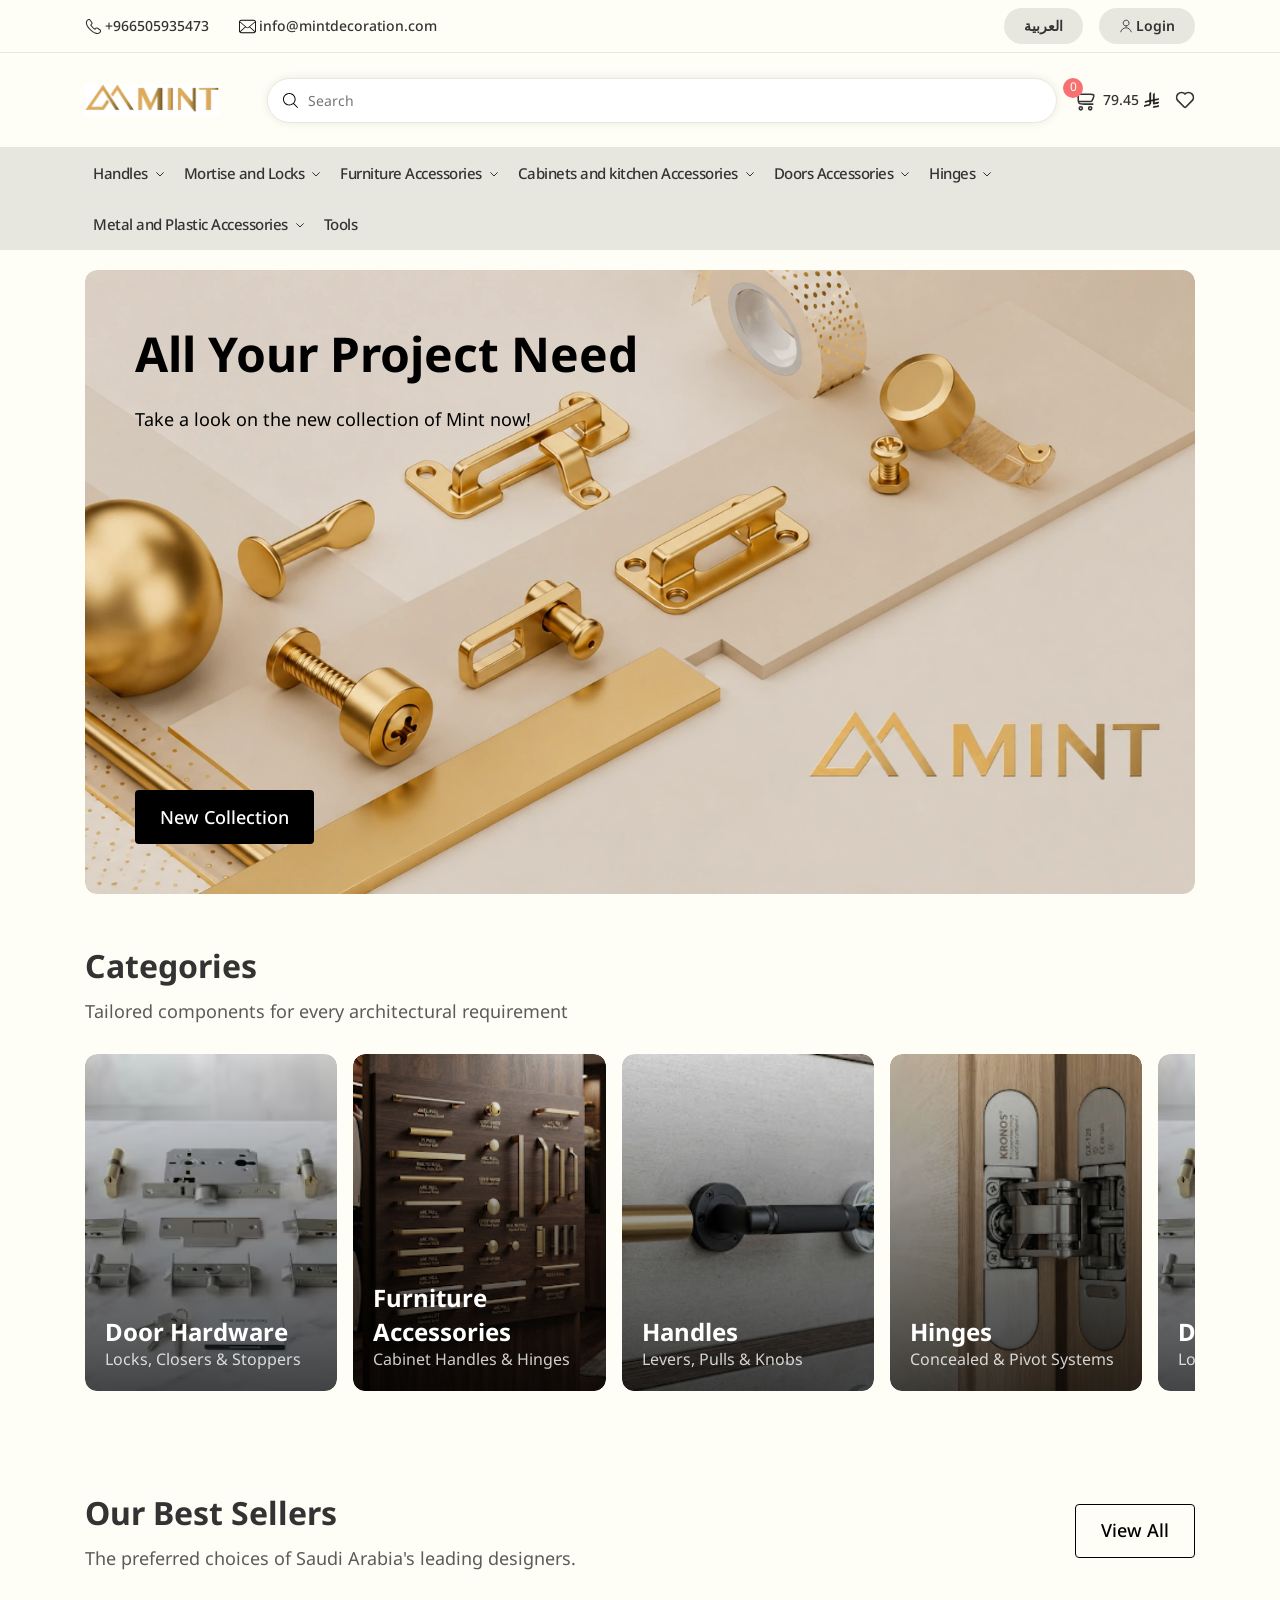
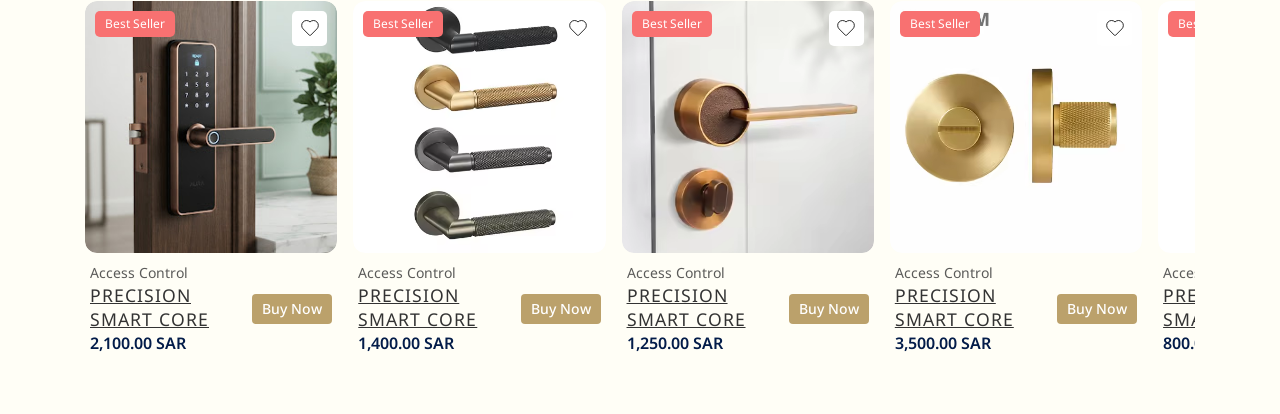
==== commit 7d0b76c1: "header colors" ====
--- a/en/index.html
+++ b/en/index.html
@@ -407,7 +407,7 @@
         <div class="container">
             <div class="inside">
                 <div class="tabs">
-                    <div class="tab home-tab">
+                    <div class="tab home-tab active">
                         <a href="">
                             <div class="icon">
                                 <svg viewBox="0 0 24 24" xmlns="http://www.w3.org/2000/svg"><g id="SVGRepo_bgCarrier"></g><g id="SVGRepo_tracerCarrier" stroke-linecap="round" stroke-linejoin="round"></g><g id="SVGRepo_iconCarrier"> <g clip-path="url(#clip0_15_3)"> <path d="M9 21H4C3.44772 21 3 20.5523 3 20V12.4142C3 12.149 3.10536 11.8946 3.29289 11.7071L11.2929 3.70711C11.6834 3.31658 12.3166 3.31658 12.7071 3.70711L20.7071 11.7071C20.8946 11.8946 21 12.149 21 12.4142V20C21 20.5523 20.5523 21 20 21H15M9 21H15M9 21V15C9 14.4477 9.44772 14 10 14H14C14.5523 14 15 14.4477 15 15V21" stroke-linejoin="round"></path> </g> <defs> <clipPath id="clip0_15_3"> <rect width="24" height="24"></rect> </clipPath> </defs> </g></svg>
@@ -427,7 +427,7 @@
                             </div>
                         </button>
                     </div>
-                    <div class="tab wishlist-tab active">
+                    <div class="tab wishlist-tab">
                         <a href="">
                             <div class="icon">
                                 <svg viewBox="0 0 24 24" id="favourite" data-name="Flat Color" xmlns="http://www.w3.org/2000/svg" class="icon flat-color"><g id="SVGRepo_bgCarrier"></g><g id="SVGRepo_tracerCarrier" stroke-linecap="round" stroke-linejoin="round"></g><g id="SVGRepo_iconCarrier"><path id="primary" d="M20.28,4.74a5.82,5.82,0,0,0-8.28,0,5.82,5.82,0,0,0-8.28,0,5.94,5.94,0,0,0,0,8.34l7.57,7.62a1,1,0,0,0,1.42,0l7.57-7.62a5.91,5.91,0,0,0,0-8.34Z"></path></g></svg>
--- a/component/component.css
+++ b/component/component.css
@@ -46,11 +46,11 @@
     --color-danger: #FF443A;
     --color-success: #30D158;
     --color-secondary-darker: #E8EDF2;
-    --color-grey: #F5F7F9;
+    --color-grey: #e8e7df;
     --color-grey-light: #F8F8F8;
     --color-grey-lighter: #FCFCFC;
     --color-grey-dark: #f0f2f5;
-    --color-grey-darker: #ecf0f5;
+    --color-grey-darker: #fffdf2;
     --color-grey-darkest: #dde4ec;
     --color-dark: #6e747b;
     --color-grey-border: #eee;
@@ -150,7 +150,7 @@
     }
     /* Top Header */
     .top-header {
-        background-color: #fff;
+        background-color: #FFFEF6;
         display: flex;
         justify-content: space-between;
         align-items: center;
@@ -436,7 +436,7 @@
     header {
         position: relative;
         z-index: 20;
-        background-color: #fff;
+        background-color: #FFFEF6;
         border-bottom: 1px solid var(--color-grey);
         height: 95px;
         padding: 20px 0;
@@ -707,6 +707,7 @@
                 .sub-menu,
                 .sub-sub-menu {
                     list-style: none;
+                    border-inline-start: 1px solid #000000;
                     padding: 0;
                     margin: 0;
                     background-color: var(--color-grey-darker);
@@ -1323,6 +1324,7 @@
         .bottom {
             display: flex;
             align-items: center;
+            justify-content: space-between;
             gap: 0.5rem;
             padding: 10px 5px;
             .info-wrapper {
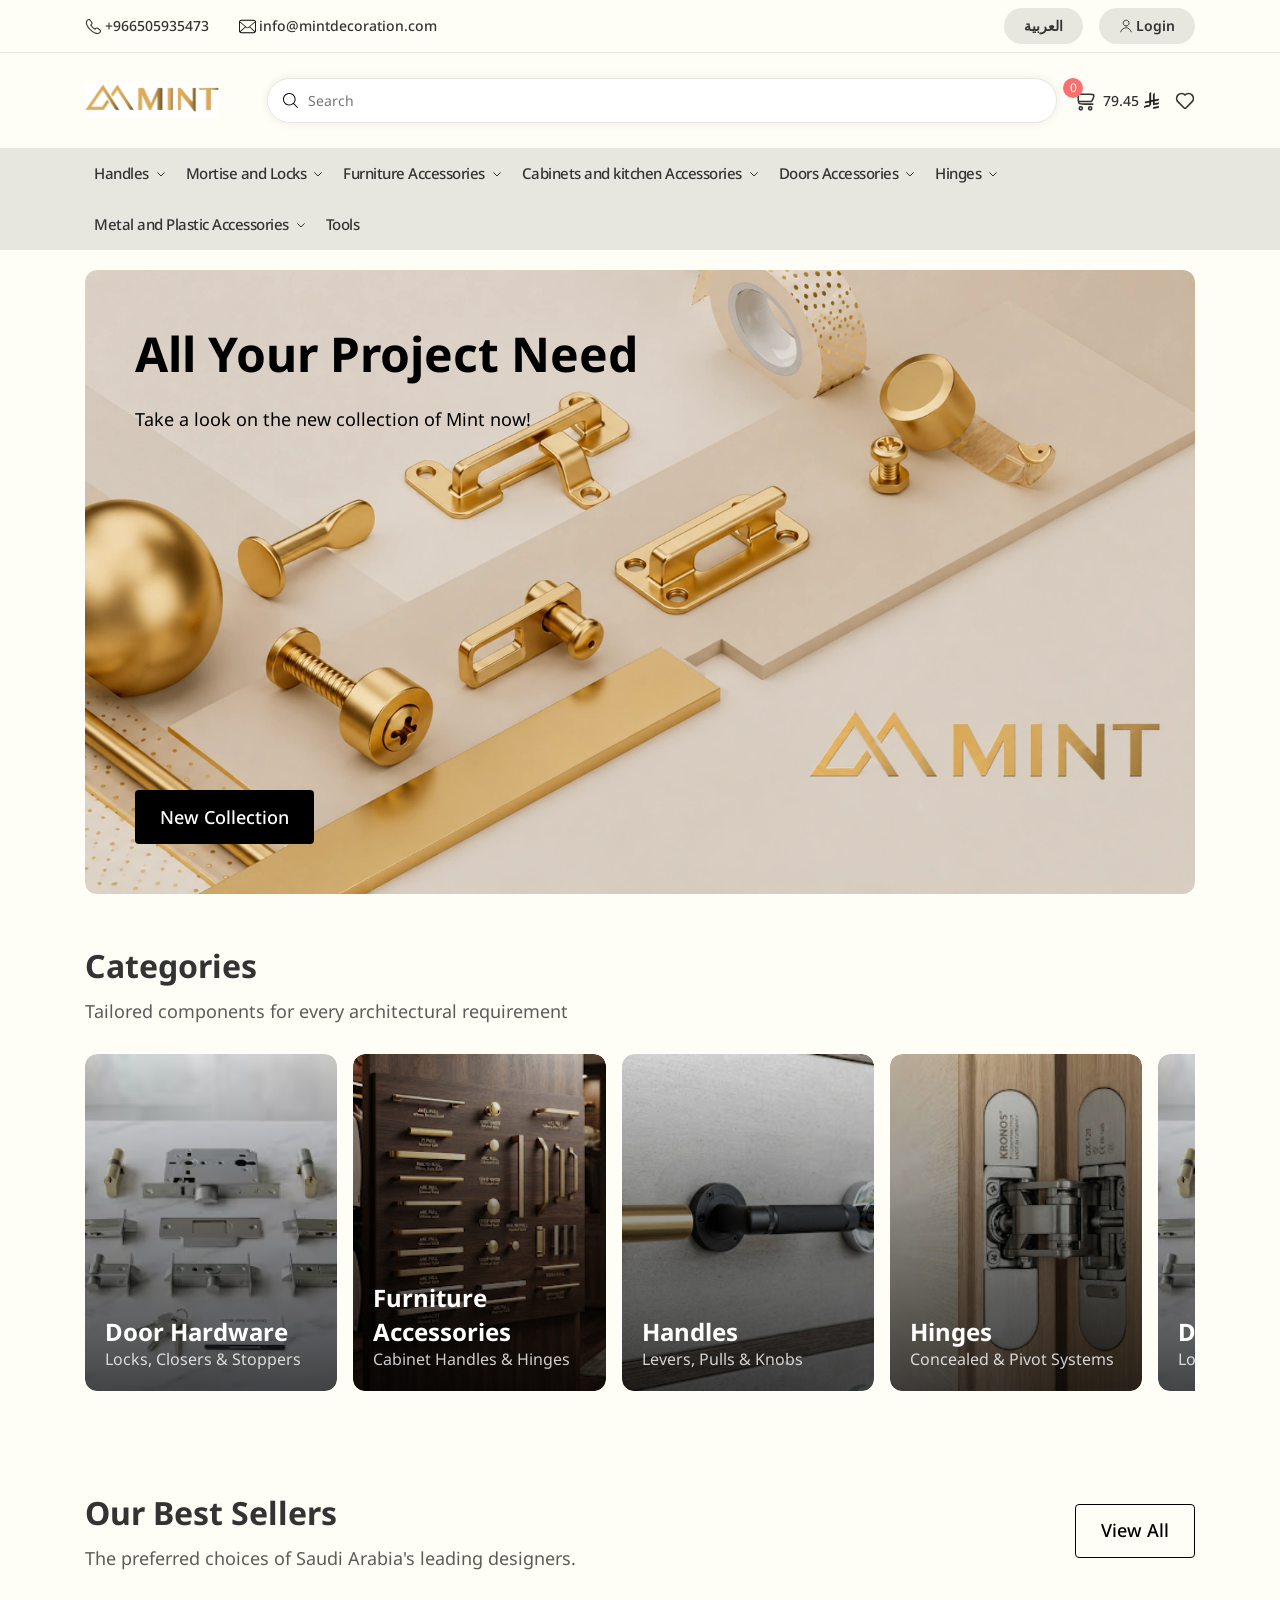
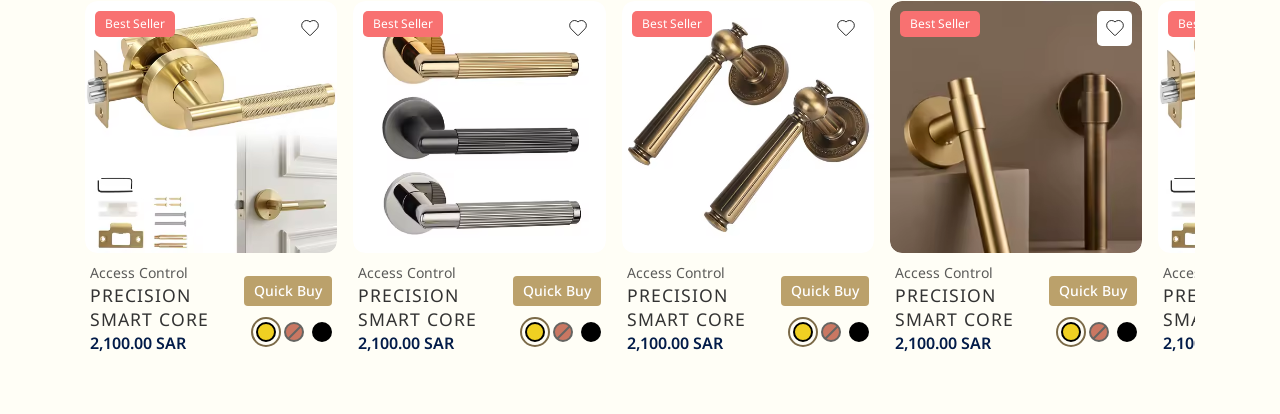
==== commit cdae6ccb: "27/7/2026 edits" ====
--- a/en/index.html
+++ b/en/index.html
@@ -8,9 +8,9 @@
     <meta name="theme-color" content="#FFFFFF">
     <link rel="shortcut icon" href="../media/logo/favicon.ico" type="image/x-icon">
     <!-- Language Tags -->
-    <link rel="alternate" hreflang="ar" href="https://j.raygroup.com/ar/" />
-    <link rel="alternate" hreflang="en" href="https://j.raygroup.com/en/" />
-    <link rel="alternate" hreflang="x-default" href="https://j.raygroup.com/" />
+    <link rel="alternate" hreflang="ar" href="https://mintdecoration.com/ar/" />
+    <link rel="alternate" hreflang="en" href="https://mintdecoration.com/en/" />
+    <link rel="alternate" hreflang="x-default" href="https://mintdecoration.com/" />
     <!-- SEO -->
     <title>Mint Decoration – Carpentry Tools & Furniture Accessories in Riyadh | Locks, Hinges, Handles</title>
     <meta name="description" content="Discover Mint Decoration, your trusted store in Riyadh for carpentry tools and furniture accessories. We offer locks, hinges, handles, and décor supplies with top quality and competitive prices.">
@@ -33,12 +33,6 @@
 </head>
 <body>
 
-    <!-- <div class="coming">
-        <h1>Mint is coming soon</h1>
-        <p>We Are Avilable For You</p>
-        <a href="tel:+966536998115">Call Us</a>
-    </div> -->
-
     <div class="header-wrapper">
 
         <div class="top-header">
@@ -700,31 +694,52 @@
                                     </div>
                                     <a href="" class="image-wrapper">
                                         <div class="product-image">
-                                            <div class="image">
+                                            <div class="image main-image">
                                                 <picture>
                                                     <img src="../media/images/products/categories/handles/smart-handel/product.jpg" alt="Door Handle" loading="lazy">
                                                 </picture>
                                             </div>
+                                            <div class="image black-image">
+                                                <picture>
+                                                    <img src="../media/images/products/categories/handles/12.avif" alt="Door Handle" loading="lazy">
+                                                </picture>
+                                            </div>
+                                            <div class="image gold-image">
+                                                <picture>
+                                                    <img src="../media/images/products/categories/handles/15.avif" alt="Door Handle" loading="lazy">
+                                                </picture>
+                                            </div>
                                         </div>
                                     </a>
                                 </div>
                                 <div class="bottom">
-                                    <a href="" class="info-wrapper">
-                                        <div class="product-info">
-                                            <div class="category">
-                                                <p>Access Control</p>
-                                            </div>
-                                            <div class="product-name">
-                                                <h4>Precision Smart Core</h4>
-                                            </div>
-                                            <div class="product-price">
-                                                <p>2,100.00 SAR</p>
-                                            </div>
-                                        </div>
-                                    </a>
-                                    <div class="product-actions">
-                                        <div class="action buy-now">
-                                            <a href="" class="btn btn-primary cafe-btn">Buy Now</a>
+                                    <div class="product-info-start">
+                                        <a href="" class="info-wrapper">
+                                            <div class="product-info">
+                                                <div class="category">
+                                                    <p>Access Control</p>
+                                                </div>
+                                                <div class="product-name">
+                                                    <h4>Precision Smart Core</h4>
+                                                </div>
+                                                <div class="product-price">
+                                                    <p>2,100.00 SAR</p>
+                                                </div>
+                                            </div>
+                                        </a>
+                                    </div>
+                                    <div class="product-info-end">
+                                        <div class="product-actions">
+                                            <div class="action quick-buy">
+                                                <a href="" class="btn btn-primary cafe-btn">Quick Buy</a>
+                                            </div>
+                                        </div>
+                                        <div class="product-colors">
+                                            <ul class="colors">
+                                                <li class="color gold active" data-title="Gold"></li>
+                                                <li class="color brown unavilable" data-title="Brown"></li>
+                                                <li class="color black" data-title="Black"></li>
+                                            </ul>
                                         </div>
                                     </div>
                                 </div>
@@ -742,31 +757,52 @@
                                     </div>
                                     <a href="" class="image-wrapper">
                                         <div class="product-image">
-                                            <div class="image">
+                                            <div class="image main-image">
                                                 <picture>
                                                     <img src="../media/images/products/categories/handles/1.avif" alt="Door Handle" loading="lazy">
                                                 </picture>
                                             </div>
+                                            <div class="image black-image">
+                                                <picture>
+                                                    <img src="../media/images/products/categories/handles/4.avif" alt="Door Handle" loading="lazy">
+                                                </picture>
+                                            </div>
+                                            <div class="image gold-image">
+                                                <picture>
+                                                    <img src="../media/images/products/categories/handles/11.avif" alt="Door Handle" loading="lazy">
+                                                </picture>
+                                            </div>
                                         </div>
                                     </a>
                                 </div>
                                 <div class="bottom">
-                                    <a href="" class="info-wrapper">
-                                        <div class="product-info">
-                                            <div class="category">
-                                                <p>Access Control</p>
-                                            </div>
-                                            <div class="product-name">
-                                                <h4>Precision Smart Core</h4>
-                                            </div>
-                                            <div class="product-price">
-                                                <p>1,400.00 SAR</p>
-                                            </div>
-                                        </div>
-                                    </a>
-                                    <div class="product-actions">
-                                        <div class="action buy-now">
-                                            <a href="" class="btn btn-primary cafe-btn">Buy Now</a>
+                                    <div class="product-info-start">
+                                        <a href="" class="info-wrapper">
+                                            <div class="product-info">
+                                                <div class="category">
+                                                    <p>Access Control</p>
+                                                </div>
+                                                <div class="product-name">
+                                                    <h4>Precision Smart Core</h4>
+                                                </div>
+                                                <div class="product-price">
+                                                    <p>2,100.00 SAR</p>
+                                                </div>
+                                            </div>
+                                        </a>
+                                    </div>
+                                    <div class="product-info-end">
+                                        <div class="product-actions">
+                                            <div class="action quick-buy">
+                                                <a href="" class="btn btn-primary cafe-btn">Quick Buy</a>
+                                            </div>
+                                        </div>
+                                        <div class="product-colors">
+                                            <ul class="colors">
+                                                <li class="color gold active" data-title="Gold"></li>
+                                                <li class="color brown unavilable" data-title="Brown"></li>
+                                                <li class="color black" data-title="Black"></li>
+                                            </ul>
                                         </div>
                                     </div>
                                 </div>
@@ -793,22 +829,33 @@
                                     </a>
                                 </div>
                                 <div class="bottom">
-                                    <a href="" class="info-wrapper">
-                                        <div class="product-info">
-                                            <div class="category">
-                                                <p>Access Control</p>
-                                            </div>
-                                            <div class="product-name">
-                                                <h4>Precision Smart Core</h4>
-                                            </div>
-                                            <div class="product-price">
-                                                <p>1,250.00 SAR</p>
-                                            </div>
-                                        </div>
-                                    </a>
-                                    <div class="product-actions">
-                                        <div class="action buy-now">
-                                            <a href="" class="btn btn-primary cafe-btn">Buy Now</a>
+                                    <div class="product-info-start">
+                                        <a href="" class="info-wrapper">
+                                            <div class="product-info">
+                                                <div class="category">
+                                                    <p>Access Control</p>
+                                                </div>
+                                                <div class="product-name">
+                                                    <h4>Precision Smart Core</h4>
+                                                </div>
+                                                <div class="product-price">
+                                                    <p>2,100.00 SAR</p>
+                                                </div>
+                                            </div>
+                                        </a>
+                                    </div>
+                                    <div class="product-info-end">
+                                        <div class="product-actions">
+                                            <div class="action quick-buy">
+                                                <a href="" class="btn btn-primary cafe-btn">Quick Buy</a>
+                                            </div>
+                                        </div>
+                                        <div class="product-colors">
+                                            <ul class="colors">
+                                                <li class="color gold active" data-title="Gold"></li>
+                                                <li class="color brown unavilable" data-title="Brown"></li>
+                                                <li class="color black" data-title="Black"></li>
+                                            </ul>
                                         </div>
                                     </div>
                                 </div>
@@ -835,22 +882,33 @@
                                     </a>
                                 </div>
                                 <div class="bottom">
-                                    <a href="" class="info-wrapper">
-                                        <div class="product-info">
-                                            <div class="category">
-                                                <p>Access Control</p>
-                                            </div>
-                                            <div class="product-name">
-                                                <h4>Precision Smart Core</h4>
-                                            </div>
-                                            <div class="product-price">
-                                                <p>3,500.00 SAR</p>
-                                            </div>
-                                        </div>
-                                    </a>
-                                    <div class="product-actions">
-                                        <div class="action buy-now">
-                                            <a href="" class="btn btn-primary cafe-btn">Buy Now</a>
+                                    <div class="product-info-start">
+                                        <a href="" class="info-wrapper">
+                                            <div class="product-info">
+                                                <div class="category">
+                                                    <p>Access Control</p>
+                                                </div>
+                                                <div class="product-name">
+                                                    <h4>Precision Smart Core</h4>
+                                                </div>
+                                                <div class="product-price">
+                                                    <p>2,100.00 SAR</p>
+                                                </div>
+                                            </div>
+                                        </a>
+                                    </div>
+                                    <div class="product-info-end">
+                                        <div class="product-actions">
+                                            <div class="action quick-buy">
+                                                <a href="" class="btn btn-primary cafe-btn">Quick Buy</a>
+                                            </div>
+                                        </div>
+                                        <div class="product-colors">
+                                            <ul class="colors">
+                                                <li class="color gold active" data-title="Gold"></li>
+                                                <li class="color brown unavilable" data-title="Brown"></li>
+                                                <li class="color black" data-title="Black"></li>
+                                            </ul>
                                         </div>
                                     </div>
                                 </div>
@@ -877,22 +935,33 @@
                                     </a>
                                 </div>
                                 <div class="bottom">
-                                    <a href="" class="info-wrapper">
-                                        <div class="product-info">
-                                            <div class="category">
-                                                <p>Access Control</p>
-                                            </div>
-                                            <div class="product-name">
-                                                <h4>Precision Smart Core</h4>
-                                            </div>
-                                            <div class="product-price">
-                                                <p>800.00 SAR</p>
-                                            </div>
-                                        </div>
-                                    </a>
-                                    <div class="product-actions">
-                                        <div class="action buy-now">
-                                            <a href="" class="btn btn-primary cafe-btn">Buy Now</a>
+                                    <div class="product-info-start">
+                                        <a href="" class="info-wrapper">
+                                            <div class="product-info">
+                                                <div class="category">
+                                                    <p>Access Control</p>
+                                                </div>
+                                                <div class="product-name">
+                                                    <h4>Precision Smart Core</h4>
+                                                </div>
+                                                <div class="product-price">
+                                                    <p>2,100.00 SAR</p>
+                                                </div>
+                                            </div>
+                                        </a>
+                                    </div>
+                                    <div class="product-info-end">
+                                        <div class="product-actions">
+                                            <div class="action quick-buy">
+                                                <a href="" class="btn btn-primary cafe-btn">Quick Buy</a>
+                                            </div>
+                                        </div>
+                                        <div class="product-colors">
+                                            <ul class="colors">
+                                                <li class="color gold active" data-title="Gold"></li>
+                                                <li class="color brown unavilable" data-title="Brown"></li>
+                                                <li class="color black" data-title="Black"></li>
+                                            </ul>
                                         </div>
                                     </div>
                                 </div>
@@ -919,22 +988,33 @@
                                     </a>
                                 </div>
                                 <div class="bottom">
-                                    <a href="" class="info-wrapper">
-                                        <div class="product-info">
-                                            <div class="category">
-                                                <p>Access Control</p>
-                                            </div>
-                                            <div class="product-name">
-                                                <h4>Precision Smart Core</h4>
-                                            </div>
-                                            <div class="product-price">
-                                                <p>950.00 SAR</p>
-                                            </div>
-                                        </div>
-                                    </a>
-                                    <div class="product-actions">
-                                        <div class="action buy-now">
-                                            <a href="" class="btn btn-primary cafe-btn">Buy Now</a>
+                                    <div class="product-info-start">
+                                        <a href="" class="info-wrapper">
+                                            <div class="product-info">
+                                                <div class="category">
+                                                    <p>Access Control</p>
+                                                </div>
+                                                <div class="product-name">
+                                                    <h4>Precision Smart Core</h4>
+                                                </div>
+                                                <div class="product-price">
+                                                    <p>2,100.00 SAR</p>
+                                                </div>
+                                            </div>
+                                        </a>
+                                    </div>
+                                    <div class="product-info-end">
+                                        <div class="product-actions">
+                                            <div class="action quick-buy">
+                                                <a href="" class="btn btn-primary cafe-btn">Quick Buy</a>
+                                            </div>
+                                        </div>
+                                        <div class="product-colors">
+                                            <ul class="colors">
+                                                <li class="color gold active" data-title="Gold"></li>
+                                                <li class="color brown unavilable" data-title="Brown"></li>
+                                                <li class="color black" data-title="Black"></li>
+                                            </ul>
                                         </div>
                                     </div>
                                 </div>
@@ -961,22 +1041,33 @@
                                     </a>
                                 </div>
                                 <div class="bottom">
-                                    <a href="" class="info-wrapper">
-                                        <div class="product-info">
-                                            <div class="category">
-                                                <p>Access Control</p>
-                                            </div>
-                                            <div class="product-name">
-                                                <h4>Precision Smart Core</h4>
-                                            </div>
-                                            <div class="product-price">
-                                                <p>2,950.00 SAR</p>
-                                            </div>
-                                        </div>
-                                    </a>
-                                    <div class="product-actions">
-                                        <div class="action buy-now">
-                                            <a href="" class="btn btn-primary cafe-btn">Buy Now</a>
+                                    <div class="product-info-start">
+                                        <a href="" class="info-wrapper">
+                                            <div class="product-info">
+                                                <div class="category">
+                                                    <p>Access Control</p>
+                                                </div>
+                                                <div class="product-name">
+                                                    <h4>Precision Smart Core</h4>
+                                                </div>
+                                                <div class="product-price">
+                                                    <p>2,100.00 SAR</p>
+                                                </div>
+                                            </div>
+                                        </a>
+                                    </div>
+                                    <div class="product-info-end">
+                                        <div class="product-actions">
+                                            <div class="action quick-buy">
+                                                <a href="" class="btn btn-primary cafe-btn">Quick Buy</a>
+                                            </div>
+                                        </div>
+                                        <div class="product-colors">
+                                            <ul class="colors">
+                                                <li class="color gold active" data-title="Gold"></li>
+                                                <li class="color brown unavilable" data-title="Brown"></li>
+                                                <li class="color black" data-title="Black"></li>
+                                            </ul>
                                         </div>
                                     </div>
                                 </div>
@@ -1003,22 +1094,33 @@
                                     </a>
                                 </div>
                                 <div class="bottom">
-                                    <a href="" class="info-wrapper">
-                                        <div class="product-info">
-                                            <div class="category">
-                                                <p>Access Control</p>
-                                            </div>
-                                            <div class="product-name">
-                                                <h4>Precision Smart Core</h4>
-                                            </div>
-                                            <div class="product-price">
-                                                <p>4,950.00 SAR</p>
-                                            </div>
-                                        </div>
-                                    </a>
-                                    <div class="product-actions">
-                                        <div class="action buy-now">
-                                            <a href="" class="btn btn-primary cafe-btn">Buy Now</a>
+                                    <div class="product-info-start">
+                                        <a href="" class="info-wrapper">
+                                            <div class="product-info">
+                                                <div class="category">
+                                                    <p>Access Control</p>
+                                                </div>
+                                                <div class="product-name">
+                                                    <h4>Precision Smart Core</h4>
+                                                </div>
+                                                <div class="product-price">
+                                                    <p>2,100.00 SAR</p>
+                                                </div>
+                                            </div>
+                                        </a>
+                                    </div>
+                                    <div class="product-info-end">
+                                        <div class="product-actions">
+                                            <div class="action quick-buy">
+                                                <a href="" class="btn btn-primary cafe-btn">Quick Buy</a>
+                                            </div>
+                                        </div>
+                                        <div class="product-colors">
+                                            <ul class="colors">
+                                                <li class="color gold active" data-title="Gold"></li>
+                                                <li class="color brown unavilable" data-title="Brown"></li>
+                                                <li class="color black" data-title="Black"></li>
+                                            </ul>
                                         </div>
                                     </div>
                                 </div>
@@ -1045,22 +1147,33 @@
                                     </a>
                                 </div>
                                 <div class="bottom">
-                                    <a href="" class="info-wrapper">
-                                        <div class="product-info">
-                                            <div class="category">
-                                                <p>Access Control</p>
-                                            </div>
-                                            <div class="product-name">
-                                                <h4>Precision Smart Core</h4>
-                                            </div>
-                                            <div class="product-price">
-                                                <p>4,950.00 SAR</p>
-                                            </div>
-                                        </div>
-                                    </a>
-                                    <div class="product-actions">
-                                        <div class="action buy-now">
-                                            <a href="" class="btn btn-primary cafe-btn">Buy Now</a>
+                                    <div class="product-info-start">
+                                        <a href="" class="info-wrapper">
+                                            <div class="product-info">
+                                                <div class="category">
+                                                    <p>Access Control</p>
+                                                </div>
+                                                <div class="product-name">
+                                                    <h4>Precision Smart Core</h4>
+                                                </div>
+                                                <div class="product-price">
+                                                    <p>2,100.00 SAR</p>
+                                                </div>
+                                            </div>
+                                        </a>
+                                    </div>
+                                    <div class="product-info-end">
+                                        <div class="product-actions">
+                                            <div class="action quick-buy">
+                                                <a href="" class="btn btn-primary cafe-btn">Quick Buy</a>
+                                            </div>
+                                        </div>
+                                        <div class="product-colors">
+                                            <ul class="colors">
+                                                <li class="color gold active" data-title="Gold"></li>
+                                                <li class="color brown unavilable" data-title="Brown"></li>
+                                                <li class="color black" data-title="Black"></li>
+                                            </ul>
                                         </div>
                                     </div>
                                 </div>
--- a/component/component.css
+++ b/component/component.css
@@ -437,7 +437,6 @@
         position: relative;
         z-index: 20;
         background-color: #FFFEF6;
-        border-bottom: 1px solid var(--color-grey);
         height: 95px;
         padding: 20px 0;
         display: flex;
@@ -532,7 +531,7 @@
                         cursor: pointer;
                         align-content: center;
                         text-align: center;
-                        @media (max-width: 768px) {
+                        @media (max-width: 992px) {
                             display: flex;
                         }
                         svg {
@@ -660,13 +659,25 @@
                 right: 0;
                 z-index: 998;
                 top: var(--mobile-menu-top, var(--mobile-header-height, 65px));
+                height: calc(100vh - var(--mobile-menu-top, var(--mobile-header-height, 65px)));
+                overflow: auto;
                 .container {
                     position: static;
                 }
                 .main-menu {
-                    max-height: 70vh;
-                    height: 70vh;
                     overflow: auto;
+                    &::-webkit-scrollbar {
+                        width: 5px;
+                    }
+                    &::-webkit-scrollbar-track {
+                        background: #f1f1f1;
+                    }
+                    &::-webkit-scrollbar-thumb {
+                        background: #333333;
+                    }
+                    &::-webkit-scrollbar-thumb:hover {
+                        background: #111111;
+                    }
                 }
             }
         }
@@ -687,9 +698,11 @@
                     color: #333;
                     font-weight: 500;
                     letter-spacing: -0.5px;
-                    transition: background-color 0.3s ease, color 0.3s ease;
+                    transition: all 0.3s ease;
+                    border-inline-start: 1px solid transparent;
                     &:hover {
                         background-color: var(--color-grey-darker);
+                        border-inline-start: 1px solid #000000;
                     }
                     span {
                         margin-inline-end: 4px;
@@ -755,7 +768,7 @@
                             align-items: center;
                             padding: 10px 20px;
                             text-decoration: none;
-                            color: #555;
+                            color: #333333;
                             letter-spacing: -0.5px;
                             transition: background-color 0.3s ease, color 0.3s ease;
                             &:hover {
@@ -1311,12 +1324,22 @@
                 height: 100%;
                 .product-image {
                     display: flex;
-                    img {
-                        aspect-ratio: 1 / 1;
+                    width: 100%;
+                    height: 100%;
+                    .image {
+                        display: none;
                         width: 100%;
                         height: 100%;
-                        object-fit: cover;
-                        border-radius: 12px;
+                        &.active {
+                            display: block;
+                        }
+                        img {
+                            aspect-ratio: 1 / 1;
+                            width: 100%;
+                            height: 100%;
+                            object-fit: cover;
+                            border-radius: 12px;
+                        }
                     }
                 }
             }
@@ -1327,46 +1350,165 @@
             justify-content: space-between;
             gap: 0.5rem;
             padding: 10px 5px;
-            .info-wrapper {
-                color: #333333;
-                .product-info {
-                    .category {
-                        p {
+            @media (max-width: 768px) {
+                flex-wrap: wrap;
+            }
+            .product-info-start {
+                .info-wrapper {
+                    color: #333333;
+                    .product-info {
+                        .category {
+                            p {
+                                font-size: 14px;
+                                opacity: 0.8;
+                            }
+                        }
+                        .product-name {
+                            h4 {
+                                font-size: 1.1rem;
+                                font-weight: 400;
+                                letter-spacing: 1px;
+                                text-transform: uppercase;
+                                text-decoration: none;
+                                @media (max-width: 768px) {
+                                    font-size: 1.1rem;
+                                }
+                                [dir="rtl"] & {
+                                    font-weight: 600;
+                                }
+                            }
+                        }
+                        .product-price {
+                            color: #031c49;
+                            p {
+                                font-size: 16px;
+                                font-weight: 600;
+                                @media (max-width: 768px) {
+                                    font-size: 14px;
+                                }
+                            }
+                        }
+                    }
+                }
+            }
+            .product-info-end {
+                display: flex;
+                flex-direction: column;
+                align-items: flex-end;
+                gap: 1rem;
+                @media (max-width: 768px) {
+                    width: 100%;
+                    flex-direction: row-reverse;
+                    align-items: center;
+                    justify-content: space-between;
+                }
+                .product-actions {
+                    .action {
+                        a {
+                            padding-inline: 10px;
+                            height: 30px;
                             font-size: 14px;
+                            font-weight: 500;
+                        }
+                    }
+                }
+                .product-colors {
+                    .colors {
+                        display: flex;
+                        justify-content: center;
+                        align-items: center;
+                        gap: 0.5rem;
+                        @media (max-width: 768px) {
+                            gap: 0.3rem;
+                        }
+                        .color {
+                            width: 20px;
+                            height: 20px;
+                            border-radius: 50%;
+                            position: relative;
+                            cursor: pointer;
                             opacity: 0.8;
-                        }
-                    }
-                    .product-name {
-                        h4 {
-                            font-size: 1.1rem;
-                            font-weight: 400;
-                            letter-spacing: 1px;
-                            text-transform: uppercase;
-                            text-decoration: underline;
+                            opacity: 1;
+                            border: 2px solid #000000;
+                            line-height: 0;
                             @media (max-width: 768px) {
-                                font-size: 1.1rem;
-                            }
-                        }
-                    }
-                    .product-price {
-                        color: #031c49;
-                        p {
-                            font-size: 16px;
-                            font-weight: 600;
-                            @media (max-width: 768px) {
-                                font-size: 14px;
-                            }
-                        }
-                    }
-                }
-            }
-            .product-actions {
-                .action {
-                    a {
-                        padding-inline: 10px;
-                        height: 30px;
-                        font-size: 14px;
-                        font-weight: 500;
+                                width: 20px;
+                                height: 20px;
+                            }
+                            &::after {
+                                content: attr(data-title);
+                                display: flex;
+                                position: absolute;
+                                bottom: calc(100% + 10px);
+                                left: 50%;
+                                transform: translateX(-50%);
+                                padding: 8px;
+                                background: #000000;
+                                color: #fff;
+                                border-radius: 8px;
+                                font-size: 12px;
+                                font-weight: 600;
+                                white-space: nowrap;
+                                opacity: 0;
+                                visibility: hidden;
+                                transition: .25s;
+                                line-height: 1;
+                            }
+                            &:hover {
+                                &::after {
+                                    opacity: 1;
+                                    visibility: visible;
+                                }
+                            }
+                            &.unavilable {
+                                border: 2px solid #000000;
+                                position: relative;
+                                opacity: 0.6;
+                                cursor: not-allowed;
+                                &::before {
+                                    content: '';
+                                    position: absolute;
+                                    top: 0;
+                                    bottom: 0;
+                                    left: 50%;
+                                    height: calc(100% + 2px);
+                                    width: 1.5px;
+                                    transform: rotate(45deg) translateX(-50%);
+                                    background-color: #000000;
+                                }
+                            }
+                            &.orange {
+                                background-color: #FFA500;
+                            }
+                            &.red {
+                                background-color: #F00;
+                            }
+                            &.gold {
+                                background-color: #F0D022;
+                            }
+                            &.brown {
+                                background-color: #a71f00;
+                            }
+                            &.blue {
+                                background-color: #00F;
+                            }
+                            &.green {
+                                background-color: #0F0;
+                            }
+                            &.yellow {
+                                background-color: #FF0;
+                            }
+                            &.black {
+                                background-color: #000;
+                            }
+                            &.white {
+                                background-color: #FFF;
+                            }
+                            &.active:not(.unavilable) {
+                                outline: 2px solid #7b6a48;
+                                outline-offset: 3px;
+                            }
+                        }
                     }
                 }
             }
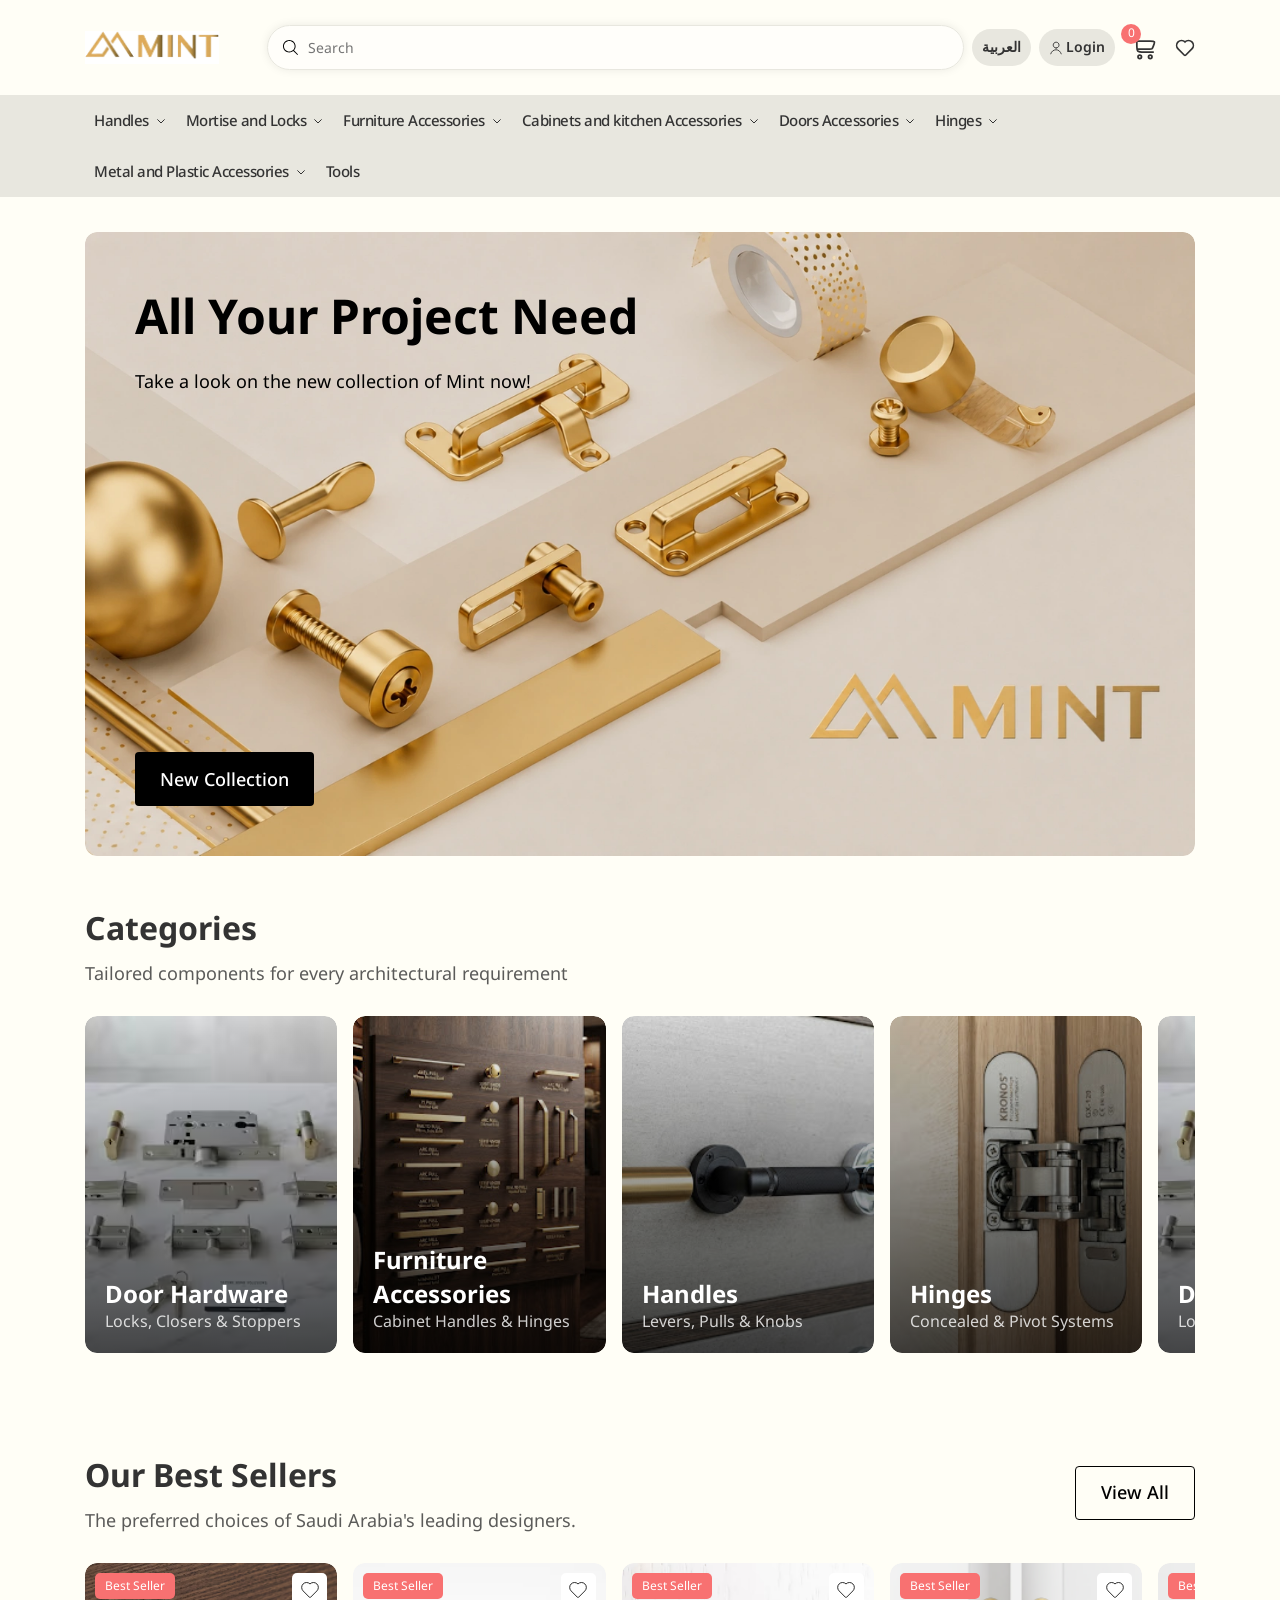
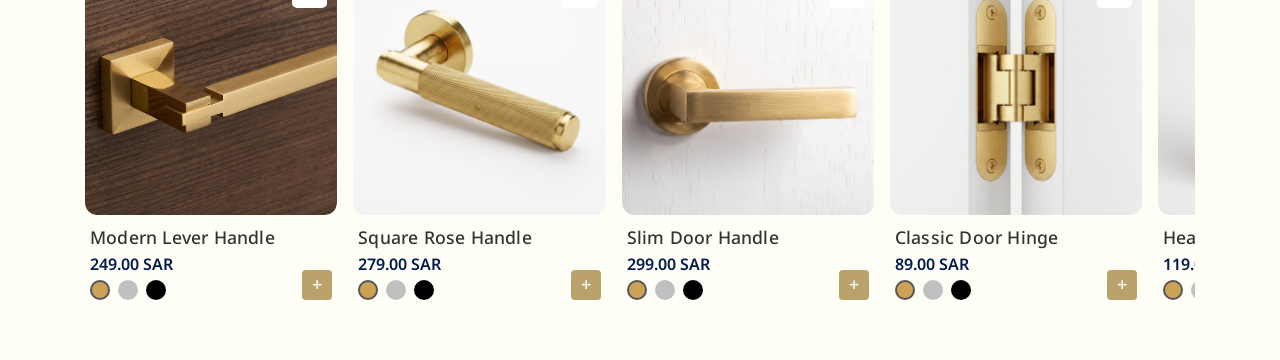
==== commit d9ae12b4: "Products Page2" ====
--- a/en/index.html
+++ b/en/index.html
@@ -35,87 +35,6 @@
 
     <div class="header-wrapper">
 
-        <div class="top-header">
-            <div class="container">
-                <div class="inside">
-                    <div class="start">
-                        <div class="contact">
-                            <a href="tel:+966505935473" target="_blank">
-                                <svg viewBox="0 0 24 24" fill="none" xmlns="http://www.w3.org/2000/svg"><g id="SVGRepo_bgCarrier" stroke-width="0"></g><g id="SVGRepo_tracerCarrier" stroke-linecap="round" stroke-linejoin="round"></g><g id="SVGRepo_iconCarrier"> <path d="M21.97 18.33C21.97 18.69 21.89 19.06 21.72 19.42C21.55 19.78 21.33 20.12 21.04 20.44C20.55 20.98 20.01 21.37 19.4 21.62C18.8 21.87 18.15 22 17.45 22C16.43 22 15.34 21.76 14.19 21.27C13.04 20.78 11.89 20.12 10.75 19.29C9.6 18.45 8.51 17.52 7.47 16.49C6.44 15.45 5.51 14.36 4.68 13.22C3.86 12.08 3.2 10.94 2.72 9.81C2.24 8.67 2 7.58 2 6.54C2 5.86 2.12 5.21 2.36 4.61C2.6 4 2.98 3.44 3.51 2.94C4.15 2.31 4.85 2 5.59 2C5.87 2 6.15 2.06 6.4 2.18C6.66 2.3 6.89 2.48 7.07 2.74L9.39 6.01C9.57 6.26 9.7 6.49 9.79 6.71C9.88 6.92 9.93 7.13 9.93 7.32C9.93 7.56 9.86 7.8 9.72 8.03C9.59 8.26 9.4 8.5 9.16 8.74L8.4 9.53C8.29 9.64 8.24 9.77 8.24 9.93C8.24 10.01 8.25 10.08 8.27 10.16C8.3 10.24 8.33 10.3 8.35 10.36C8.53 10.69 8.84 11.12 9.28 11.64C9.73 12.16 10.21 12.69 10.73 13.22C11.27 13.75 11.79 14.24 12.32 14.69C12.84 15.13 13.27 15.43 13.61 15.61C13.66 15.63 13.72 15.66 13.79 15.69C13.87 15.72 13.95 15.73 14.04 15.73C14.21 15.73 14.34 15.67 14.45 15.56L15.21 14.81C15.46 14.56 15.7 14.37 15.93 14.25C16.16 14.11 16.39 14.04 16.64 14.04C16.83 14.04 17.03 14.08 17.25 14.17C17.47 14.26 17.7 14.39 17.95 14.56L21.26 16.91C21.52 17.09 21.7 17.3 21.81 17.55C21.91 17.8 21.97 18.05 21.97 18.33Z" stroke="currentColor" stroke-width="1.5" stroke-miterlimit="10"></path> </g></svg>
-                                +966505935473
-                            </a>
-                            <a href="mailto:info@mintdecoration.com" target="_blank">
-                                <svg version="1.1" id="_x32_" xmlns="http://www.w3.org/2000/svg" xmlns:xlink="http://www.w3.org/1999/xlink" viewBox="0 0 512 512" xml:space="preserve" fill="currentColor"><g id="SVGRepo_bgCarrier" stroke-width="0"></g><g id="SVGRepo_tracerCarrier" stroke-linecap="round" stroke-linejoin="round"></g><g id="SVGRepo_iconCarrier"> <style type="text/css"> .st0{fill:#000000;} </style> <g> <path class="st0" d="M510.746,110.361c-2.128-10.754-6.926-20.918-13.926-29.463c-1.422-1.794-2.909-3.39-4.535-5.009 c-12.454-12.52-29.778-19.701-47.531-19.701H67.244c-17.951,0-34.834,7-47.539,19.708c-1.608,1.604-3.099,3.216-4.575,5.067 c-6.97,8.509-11.747,18.659-13.824,29.428C0.438,114.62,0,119.002,0,123.435v265.137c0,9.224,1.874,18.206,5.589,26.745 c3.215,7.583,8.093,14.772,14.112,20.788c1.516,1.509,3.022,2.901,4.63,4.258c12.034,9.966,27.272,15.45,42.913,15.45h377.51 c15.742,0,30.965-5.505,42.967-15.56c1.604-1.298,3.091-2.661,4.578-4.148c5.818-5.812,10.442-12.49,13.766-19.854l0.438-1.05 c3.646-8.377,5.497-17.33,5.497-26.628V123.435C512,119.06,511.578,114.649,510.746,110.361z M34.823,99.104 c0.951-1.392,2.165-2.821,3.714-4.382c7.689-7.685,17.886-11.914,28.706-11.914h377.51c10.915,0,21.115,4.236,28.719,11.929 c1.313,1.327,2.567,2.8,3.661,4.272l2.887,3.88l-201.5,175.616c-6.212,5.446-14.21,8.443-22.523,8.443 c-8.231,0-16.222-2.99-22.508-8.436L32.19,102.939L34.823,99.104z M26.755,390.913c-0.109-0.722-0.134-1.524-0.134-2.341V128.925 l156.37,136.411L28.199,400.297L26.755,390.913z M464.899,423.84c-6.052,3.492-13.022,5.344-20.145,5.344H67.244 c-7.127,0-14.094-1.852-20.142-5.344l-6.328-3.668l159.936-139.379l17.528,15.246c10.514,9.128,23.922,14.16,37.761,14.16 c13.89,0,27.32-5.032,37.827-14.16l17.521-15.253L471.228,420.18L464.899,423.84z M485.372,388.572 c0,0.803-0.015,1.597-0.116,2.304l-1.386,9.472L329.012,265.409l156.36-136.418V388.572z"></path> </g> </g></svg>
-                                info@mintdecoration.com
-                            </a>
-                        </div>
-                    </div>
-                    <div class="end">
-                        <div class="language toggle">
-                            <button>
-                                <span>العربية</span>
-                            </button>
-                            <div class="box toggle-box" hidden>
-                                <div class="innerbox">
-                                    <div class="c-content">
-                                        <div class="top">
-                                            <span>Language</span>
-                                            <div class="close">
-                                                <svg viewBox="0 0 24 24" fill="none" xmlns="http://www.w3.org/2000/svg"><g id="SVGRepo_bgCarrier" stroke-width="0"></g><g id="SVGRepo_tracerCarrier" stroke-linecap="round" stroke-linejoin="round"></g><g id="SVGRepo_iconCarrier"> <rect width="24" height="24" fill="none"></rect> <path d="M7 17L16.8995 7.10051" stroke="currentColor" stroke-linecap="round" stroke-linejoin="round"></path> <path d="M7 7.00001L16.8995 16.8995" stroke="currentColor" stroke-linecap="round" stroke-linejoin="round"></path> </g></svg>
-                                            </div>
-                                        </div>
-                                        <div class="content">
-                                            <div class="langs">
-                                                <label for="en">
-                                                    <input type="radio" name="lang" id="en" value="en" autocomplete="off">
-                                                    English
-                                                </label>
-                                                <label for="ar">
-                                                    <input type="radio" name="lang" id="ar" value="ar" autocomplete="off">
-                                                    العربية
-                                                </label>
-                                            </div>
-                                            <button><span>Ok</span></button>
-                                        </div>
-                                    </div>
-                                </div>
-                            </div>
-                        </div>
-                        <div class="login toggle hidden-mobile">
-                            <button class="hidden-mobile">
-                                <svg viewBox="0 0 24 24" fill="none" xmlns="http://www.w3.org/2000/svg"><g id="SVGRepo_bgCarrier" stroke-width="0"></g><g id="SVGRepo_tracerCarrier" stroke-linecap="round" stroke-linejoin="round"></g><g id="SVGRepo_iconCarrier"> <path d="M12.1992 12C14.9606 12 17.1992 9.76142 17.1992 7C17.1992 4.23858 14.9606 2 12.1992 2C9.43779 2 7.19922 4.23858 7.19922 7C7.19922 9.76142 9.43779 12 12.1992 12Z" stroke="currentColor" stroke-width="1.5" stroke-linecap="round" stroke-linejoin="round"></path> <path d="M3 22C3.57038 20.0332 4.74796 18.2971 6.3644 17.0399C7.98083 15.7827 9.95335 15.0687 12 15C16.12 15 19.63 17.91 21 22" stroke="currentColor" stroke-width="1.5" stroke-linecap="round" stroke-linejoin="round"></path> </g></svg>
-                                Login
-                            </button>
-                            <div class="box toggle-box" hidden>
-                                <div class="innerbox">
-                                    <div class="c-content">
-                                        <div class="top">
-                                            <div class="close">
-                                                <svg viewBox="0 0 24 24" fill="none" xmlns="http://www.w3.org/2000/svg"><g id="SVGRepo_bgCarrier" stroke-width="0"></g><g id="SVGRepo_tracerCarrier" stroke-linecap="round" stroke-linejoin="round"></g><g id="SVGRepo_iconCarrier"> <rect width="24" height="24" fill="none"></rect> <path d="M7 17L16.8995 7.10051" stroke="currentColor" stroke-linecap="round" stroke-linejoin="round"></path> <path d="M7 7.00001L16.8995 16.8995" stroke="currentColor" stroke-linecap="round" stroke-linejoin="round"></path> </g></svg>
-                                            </div>
-                                            <div class="c-icon-login">
-                                                <svg viewBox="0 0 24 24" fill="none" xmlns="http://www.w3.org/2000/svg"><g id="SVGRepo_bgCarrier" stroke-width="0"></g><g id="SVGRepo_tracerCarrier" stroke-linecap="round" stroke-linejoin="round"></g><g id="SVGRepo_iconCarrier"> <path d="M12.1992 12C14.9606 12 17.1992 9.76142 17.1992 7C17.1992 4.23858 14.9606 2 12.1992 2C9.43779 2 7.19922 4.23858 7.19922 7C7.19922 9.76142 9.43779 12 12.1992 12Z" stroke="currentColor" stroke-width="1.5" stroke-linecap="round" stroke-linejoin="round"></path> <path d="M3 22C3.57038 20.0332 4.74796 18.2971 6.3644 17.0399C7.98083 15.7827 9.95335 15.0687 12 15C16.12 15 19.63 17.91 21 22" stroke="currentColor" stroke-width="1.5" stroke-linecap="round" stroke-linejoin="round"></path> </g></svg>
-                                                <span>Login</span>
-                                            </div>
-                                        </div>
-                                        <div class="content">
-                                            <div class="title">
-                                                <h4>Email Address</h4>
-                                            </div>
-                                            <div class="input">
-                                                <input type="email" name="email" id="email" placeholder="your@email.com" autocomplete="off">
-                                            </div>
-                                            <button>Enter</button>
-                                        </div>
-                                    </div>
-                                </div>
-                            </div>
-                        </div>
-                    </div>
-                </div>
-            </div>
-        </div>
-
         <header>
             <div class="container">
                 <div class="inside">
@@ -129,11 +48,71 @@
                         <div class="mobile-search">
                             <svg viewBox="0 0 24 24" fill="none" xmlns="http://www.w3.org/2000/svg"><g id="SVGRepo_bgCarrier" stroke-width="0"></g><g id="SVGRepo_tracerCarrier" stroke-linecap="round" stroke-linejoin="round"></g><g id="SVGRepo_iconCarrier"> <g clip-path="url(#clip0_15_152)"> <rect width="24" height="24" fill="none"></rect> <circle cx="10.5" cy="10.5" r="6.5" stroke="currentColor" stroke-linejoin="round"></circle> <path d="M19.6464 20.3536C19.8417 20.5488 20.1583 20.5488 20.3536 20.3536C20.5488 20.1583 20.5488 19.8417 20.3536 19.6464L19.6464 20.3536ZM20.3536 19.6464L15.3536 14.6464L14.6464 15.3536L19.6464 20.3536L20.3536 19.6464Z" fill="currentColor"></path> </g> <defs> <clipPath id="clip0_15_152"> <rect width="24" height="24" fill="none"></rect> </clipPath> </defs> </g></svg>
                         </div>
+                        <div class="header-actions">
+                            <div class="language toggle">
+                                <button>
+                                    <span>العربية</span>
+                                </button>
+                                <div class="box toggle-box" hidden>
+                                    <div class="innerbox">
+                                        <div class="c-content">
+                                            <div class="top">
+                                                <span>Language</span>
+                                                <div class="close">
+                                                    <svg viewBox="0 0 24 24" fill="none" xmlns="http://www.w3.org/2000/svg"><g id="SVGRepo_bgCarrier" stroke-width="0"></g><g id="SVGRepo_tracerCarrier" stroke-linecap="round" stroke-linejoin="round"></g><g id="SVGRepo_iconCarrier"> <rect width="24" height="24" fill="none"></rect> <path d="M7 17L16.8995 7.10051" stroke="currentColor" stroke-linecap="round" stroke-linejoin="round"></path> <path d="M7 7.00001L16.8995 16.8995" stroke="currentColor" stroke-linecap="round" stroke-linejoin="round"></path> </g></svg>
+                                                </div>
+                                            </div>
+                                            <div class="content">
+                                                <div class="langs">
+                                                    <label for="en">
+                                                        <input type="radio" name="lang" id="en" value="en" autocomplete="off">
+                                                        English
+                                                    </label>
+                                                    <label for="ar">
+                                                        <input type="radio" name="lang" id="ar" value="ar" autocomplete="off">
+                                                        العربية
+                                                    </label>
+                                                </div>
+                                                <button><span>Ok</span></button>
+                                            </div>
+                                        </div>
+                                    </div>
+                                </div>
+                            </div>
+                            <div class="login toggle hidden-mobile">
+                                <button class="hidden-mobile">
+                                    <svg viewBox="0 0 24 24" fill="none" xmlns="http://www.w3.org/2000/svg"><g id="SVGRepo_bgCarrier" stroke-width="0"></g><g id="SVGRepo_tracerCarrier" stroke-linecap="round" stroke-linejoin="round"></g><g id="SVGRepo_iconCarrier"> <path d="M12.1992 12C14.9606 12 17.1992 9.76142 17.1992 7C17.1992 4.23858 14.9606 2 12.1992 2C9.43779 2 7.19922 4.23858 7.19922 7C7.19922 9.76142 9.43779 12 12.1992 12Z" stroke="currentColor" stroke-width="1.5" stroke-linecap="round" stroke-linejoin="round"></path> <path d="M3 22C3.57038 20.0332 4.74796 18.2971 6.3644 17.0399C7.98083 15.7827 9.95335 15.0687 12 15C16.12 15 19.63 17.91 21 22" stroke="currentColor" stroke-width="1.5" stroke-linecap="round" stroke-linejoin="round"></path> </g></svg>
+                                    Login
+                                </button>
+                                <div class="box toggle-box" hidden>
+                                    <div class="innerbox">
+                                        <div class="c-content">
+                                            <div class="top">
+                                                <div class="close">
+                                                    <svg viewBox="0 0 24 24" fill="none" xmlns="http://www.w3.org/2000/svg"><g id="SVGRepo_bgCarrier" stroke-width="0"></g><g id="SVGRepo_tracerCarrier" stroke-linecap="round" stroke-linejoin="round"></g><g id="SVGRepo_iconCarrier"> <rect width="24" height="24" fill="none"></rect> <path d="M7 17L16.8995 7.10051" stroke="currentColor" stroke-linecap="round" stroke-linejoin="round"></path> <path d="M7 7.00001L16.8995 16.8995" stroke="currentColor" stroke-linecap="round" stroke-linejoin="round"></path> </g></svg>
+                                                </div>
+                                                <div class="c-icon-login">
+                                                    <svg viewBox="0 0 24 24" fill="none" xmlns="http://www.w3.org/2000/svg"><g id="SVGRepo_bgCarrier" stroke-width="0"></g><g id="SVGRepo_tracerCarrier" stroke-linecap="round" stroke-linejoin="round"></g><g id="SVGRepo_iconCarrier"> <path d="M12.1992 12C14.9606 12 17.1992 9.76142 17.1992 7C17.1992 4.23858 14.9606 2 12.1992 2C9.43779 2 7.19922 4.23858 7.19922 7C7.19922 9.76142 9.43779 12 12.1992 12Z" stroke="currentColor" stroke-width="1.5" stroke-linecap="round" stroke-linejoin="round"></path> <path d="M3 22C3.57038 20.0332 4.74796 18.2971 6.3644 17.0399C7.98083 15.7827 9.95335 15.0687 12 15C16.12 15 19.63 17.91 21 22" stroke="currentColor" stroke-width="1.5" stroke-linecap="round" stroke-linejoin="round"></path> </g></svg>
+                                                    <span>Login</span>
+                                                </div>
+                                            </div>
+                                            <div class="content">
+                                                <div class="title">
+                                                    <h4>Email Address</h4>
+                                                </div>
+                                                <div class="input">
+                                                    <input type="email" name="email" id="email" placeholder="your@email.com" autocomplete="off">
+                                                </div>
+                                                <button>Enter</button>
+                                            </div>
+                                        </div>
+                                    </div>
+                                </div>
+                            </div>
+                        </div>
                         <div class="cart hidden-mobile">
                             <a href="">
                                 <svg viewBox="0 0 24 24" fill="none" xmlns="http://www.w3.org/2000/svg"><g id="SVGRepo_bgCarrier" stroke-width="0"></g><g id="SVGRepo_tracerCarrier" stroke-linecap="round" stroke-linejoin="round"></g><g id="SVGRepo_iconCarrier"> <path d="M2 3L2.26491 3.0883C3.58495 3.52832 4.24497 3.74832 4.62248 4.2721C5 4.79587 5 5.49159 5 6.88304V9.5C5 12.3284 5 13.7426 5.87868 14.6213C6.75736 15.5 8.17157 15.5 11 15.5H19" stroke="currentColor" stroke-width="1.5" stroke-linecap="round"></path> <path d="M7.5 18C8.32843 18 9 18.6716 9 19.5C9 20.3284 8.32843 21 7.5 21C6.67157 21 6 20.3284 6 19.5C6 18.6716 6.67157 18 7.5 18Z" stroke="currentColor" stroke-width="1.5"></path> <path d="M16.5 18.0001C17.3284 18.0001 18 18.6716 18 19.5001C18 20.3285 17.3284 21.0001 16.5 21.0001C15.6716 21.0001 15 20.3285 15 19.5001C15 18.6716 15.6716 18.0001 16.5 18.0001Z" stroke="currentColor" stroke-width="1.5"></path> <path d="M5 6H16.4504C18.5054 6 19.5328 6 19.9775 6.67426C20.4221 7.34853 20.0173 8.29294 19.2078 10.1818L18.7792 11.1818C18.4013 12.0636 18.2123 12.5045 17.8366 12.7523C17.4609 13 16.9812 13 16.0218 13H5" stroke="currentColor" stroke-width="1.5"></path> </g></svg>
-                                <p class="total">79.45</p>
-                                <img src="../media/images/icons/saudi-riyal.png" alt="Saudi Riyal">
                                 <span>0</span>
                             </a>
                         </div>
@@ -152,241 +131,241 @@
                 <ul class="main-menu">
     
                     <li class="main-li">
-                        <a href="#" class="main-link">
+                        <a href="products.html" class="main-link">
                             <span>Handles</span>
                             <svg viewBox="0 0 24 24" fill="none" xmlns="http://www.w3.org/2000/svg"><g id="SVGRepo_bgCarrier" stroke-width="0"></g><g id="SVGRepo_tracerCarrier" stroke-linecap="round" stroke-linejoin="round"></g><g id="SVGRepo_iconCarrier"> <path d="M7 10L12 15L17 10" stroke="currentColor" stroke-width="1.5" stroke-linecap="round" stroke-linejoin="round"></path> </g></svg>
                         </a>
                         <div class="sub-menu">
                             <ul>
                                 <li class="sub-li">
-                                    <a href="#" class="sub-link">Furniture Handles</a>
-                                </li>
-                                <li class="sub-li">
-                                    <a href="#" class="sub-link">Door Handles</a>
-                                </li>
-                                <li class="sub-li">
-                                    <a href="#" class="sub-link">Reception Door Handles</a>
-                                </li>
-                                <li class="sub-li">
-                                    <a href="#" class="sub-link">Iron Furniture Handles</a>
-                                </li>
-                                <li class="sub-li">
-                                    <a href="#" class="sub-link">Glass Door Handles</a>
+                                    <a href="products.html" class="sub-link">Furniture Handles</a>
+                                </li>
+                                <li class="sub-li">
+                                    <a href="products.html" class="sub-link">Door Handles</a>
+                                </li>
+                                <li class="sub-li">
+                                    <a href="products.html" class="sub-link">Reception Door Handles</a>
+                                </li>
+                                <li class="sub-li">
+                                    <a href="products.html" class="sub-link">Iron Furniture Handles</a>
+                                </li>
+                                <li class="sub-li">
+                                    <a href="products.html" class="sub-link">Glass Door Handles</a>
                                 </li>
                             </ul>
                         </div>
                     </li>
     
                     <li class="main-li">
-                        <a href="#" class="main-link">
+                        <a href="products.html" class="main-link">
                             <span>Mortise and Locks</span>
                             <svg viewBox="0 0 24 24" fill="none" xmlns="http://www.w3.org/2000/svg"><g id="SVGRepo_bgCarrier" stroke-width="0"></g><g id="SVGRepo_tracerCarrier" stroke-linecap="round" stroke-linejoin="round"></g><g id="SVGRepo_iconCarrier"> <path d="M7 10L12 15L17 10" stroke="currentColor" stroke-width="1.5" stroke-linecap="round" stroke-linejoin="round"></path> </g></svg>
                         </a>
                         <div class="sub-menu">
                             <ul>
                                 <li class="sub-li">
-                                    <a href="#" class="sub-link">
+                                    <a href="products.html" class="sub-link">
                                         <span>Mortise and Locks for Door</span>
                                         <svg viewBox="0 0 24 24" fill="none" xmlns="http://www.w3.org/2000/svg"><g id="SVGRepo_bgCarrier" stroke-width="0"></g><g id="SVGRepo_tracerCarrier" stroke-linecap="round" stroke-linejoin="round"></g><g id="SVGRepo_iconCarrier"> <path d="M7 10L12 15L17 10" stroke="currentColor" stroke-width="1.5" stroke-linecap="round" stroke-linejoin="round"></path> </g></svg>
                                     </a>
                                     <ul class="sub-sub-menu">
                                         <li class="sub-sub-li">
-                                            <a href="#" class="sub-sub-link">Iron Door Mortise</a>
+                                            <a href="products.html" class="sub-sub-link">Iron Door Mortise</a>
                                         </li>
                                         <li class="sub-sub-li">
-                                            <a href="#" class="sub-sub-link">Hearts of Locks</a>
+                                            <a href="products.html" class="sub-sub-link">Hearts of Locks</a>
                                         </li>
                                         <li class="sub-sub-li">
-                                            <a href="#" class="sub-sub-link">Cylindrical Door Knob Lock</a>
+                                            <a href="products.html" class="sub-sub-link">Cylindrical Door Knob Lock</a>
                                         </li>
                                         <li class="sub-sub-li">
-                                            <a href="#" class="sub-sub-link">Code Lock</a>
+                                            <a href="products.html" class="sub-sub-link">Code Lock</a>
                                         </li>
                                     </ul>
                                 </li>
                                 <li class="sub-li">
-                                    <a href="#" class="sub-link">Furniture Locks</a>
-                                </li>
-                                <li class="sub-li">
-                                    <a href="#" class="sub-link">Digital Lock</a>
-                                </li>
-                                <li class="sub-li">
-                                    <a href="#" class="sub-link">
+                                    <a href="products.html" class="sub-link">Furniture Locks</a>
+                                </li>
+                                <li class="sub-li">
+                                    <a href="products.html" class="sub-link">Digital Lock</a>
+                                </li>
+                                <li class="sub-li">
+                                    <a href="products.html" class="sub-link">
                                         <span>Metal Furniture Locks</span>
                                         <svg viewBox="0 0 24 24" fill="none" xmlns="http://www.w3.org/2000/svg"><g id="SVGRepo_bgCarrier" stroke-width="0"></g><g id="SVGRepo_tracerCarrier" stroke-linecap="round" stroke-linejoin="round"></g><g id="SVGRepo_iconCarrier"> <path d="M7 10L12 15L17 10" stroke="currentColor" stroke-width="1.5" stroke-linecap="round" stroke-linejoin="round"></path> </g></svg>
                                     </a>
                                     <ul class="sub-sub-menu">
                                         <li class="sub-sub-li">
-                                            <a href="#" class="sub-sub-link">Cabinet and Drawer Locks</a>
+                                            <a href="products.html" class="sub-sub-link">Cabinet and Drawer Locks</a>
                                         </li>
                                         <li class="sub-sub-li">
-                                            <a href="#" class="sub-sub-link">Electricalcal Cabinet Locks</a>
+                                            <a href="products.html" class="sub-sub-link">Electricalcal Cabinet Locks</a>
                                         </li>
                                         <li class="sub-sub-li">
-                                            <a href="#" class="sub-sub-link">Safe Locks</a>
+                                            <a href="products.html" class="sub-sub-link">Safe Locks</a>
                                         </li>
                                         <li class="sub-sub-li">
-                                            <a href="#" class="sub-sub-link">Locks Accessories</a>
+                                            <a href="products.html" class="sub-sub-link">Locks Accessories</a>
                                         </li>
                                         <li class="sub-sub-li">
-                                            <a href="#" class="sub-sub-link">Locks For Cars and Caravan</a>
+                                            <a href="products.html" class="sub-sub-link">Locks For Cars and Caravan</a>
                                         </li>
                                     </ul>
                                 </li>
                                 <li class="sub-li">
-                                    <a href="#" class="sub-link">Locks For Cars and Caravan</a>
-                                </li>
-                                <li class="sub-li">
-                                    <a href="#" class="sub-link">Emergency Exit Door Lock</a>
-                                </li>
-                                <li class="sub-li">
-                                    <a href="#" class="sub-link">Padlock Locks</a>
-                                </li>
-                                <li class="sub-li">
-                                    <a href="#" class="sub-link">Other Locks</a>
+                                    <a href="products.html" class="sub-link">Locks For Cars and Caravan</a>
+                                </li>
+                                <li class="sub-li">
+                                    <a href="products.html" class="sub-link">Emergency Exit Door Lock</a>
+                                </li>
+                                <li class="sub-li">
+                                    <a href="products.html" class="sub-link">Padlock Locks</a>
+                                </li>
+                                <li class="sub-li">
+                                    <a href="products.html" class="sub-link">Other Locks</a>
                                 </li>
                             </ul>
                         </div>
                     </li>
     
                     <li class="main-li">
-                        <a href="#" class="main-link">
+                        <a href="products.html" class="main-link">
                             <span>Furniture Accessories</span>
                             <svg viewBox="0 0 24 24" fill="none" xmlns="http://www.w3.org/2000/svg"><g id="SVGRepo_bgCarrier" stroke-width="0"></g><g id="SVGRepo_tracerCarrier" stroke-linecap="round" stroke-linejoin="round"></g><g id="SVGRepo_iconCarrier"> <path d="M7 10L12 15L17 10" stroke="currentColor" stroke-width="1.5" stroke-linecap="round" stroke-linejoin="round"></path> </g></svg>
                         </a>
                         <div class="sub-menu">
                             <ul>
                                 <li class="sub-li">
-                                    <a href="#" class="sub-link">Clothes Hook</a>
-                                </li>
-                                <li class="sub-li">
-                                    <a href="#" class="sub-link">Cabinet Sliding Rollers and Accessories</a>
-                                </li>
-                                <li class="sub-li">
-                                    <a href="#" class="sub-link">Glass Accessories</a>
-                                </li>
-                                <li class="sub-li">
-                                    <a href="#" class="sub-link">Furniture Decorations</a>
-                                </li>
-                                <li class="sub-li">
-                                    <a href="#" class="sub-link">Sliding for Drawers and Tables</a>
-                                </li>
-                                <li class="sub-li">
-                                    <a href="#" class="sub-link">Shelf Holder</a>
-                                </li>
-                                <li class="sub-li">
-                                    <a href="#" class="sub-link">Pipe & Holder</a>
-                                </li>
-                                <li class="sub-li">
-                                    <a href="#" class="sub-link">Gift Box Accessories</a>
-                                </li>
-                                <li class="sub-li">
-                                    <a href="#" class="sub-link">Furniture Legs</a>
-                                </li>
-                                <li class="sub-li">
-                                    <a href="#" class="sub-link">Furniture Castor Wheel</a>
-                                </li>
-                                <li class="sub-li">
-                                    <a href="#" class="sub-link">Accessories Variety</a>
+                                    <a href="products.html" class="sub-link">Clothes Hook</a>
+                                </li>
+                                <li class="sub-li">
+                                    <a href="products.html" class="sub-link">Cabinet Sliding Rollers and Accessories</a>
+                                </li>
+                                <li class="sub-li">
+                                    <a href="products.html" class="sub-link">Glass Accessories</a>
+                                </li>
+                                <li class="sub-li">
+                                    <a href="products.html" class="sub-link">Furniture Decorations</a>
+                                </li>
+                                <li class="sub-li">
+                                    <a href="products.html" class="sub-link">Sliding for Drawers and Tables</a>
+                                </li>
+                                <li class="sub-li">
+                                    <a href="products.html" class="sub-link">Shelf Holder</a>
+                                </li>
+                                <li class="sub-li">
+                                    <a href="products.html" class="sub-link">Pipe & Holder</a>
+                                </li>
+                                <li class="sub-li">
+                                    <a href="products.html" class="sub-link">Gift Box Accessories</a>
+                                </li>
+                                <li class="sub-li">
+                                    <a href="products.html" class="sub-link">Furniture Legs</a>
+                                </li>
+                                <li class="sub-li">
+                                    <a href="products.html" class="sub-link">Furniture Castor Wheel</a>
+                                </li>
+                                <li class="sub-li">
+                                    <a href="products.html" class="sub-link">Accessories Variety</a>
                                 </li>
                             </ul>
                         </div>
                     </li>
     
                     <li class="main-li">
-                        <a href="#" class="main-link">
+                        <a href="products.html" class="main-link">
                             <span>Cabinets and kitchen Accessories</span>
                             <svg viewBox="0 0 24 24" fill="none" xmlns="http://www.w3.org/2000/svg"><g id="SVGRepo_bgCarrier" stroke-width="0"></g><g id="SVGRepo_tracerCarrier" stroke-linecap="round" stroke-linejoin="round"></g><g id="SVGRepo_iconCarrier"> <path d="M7 10L12 15L17 10" stroke="currentColor" stroke-width="1.5" stroke-linecap="round" stroke-linejoin="round"></path> </g></svg>
                         </a>
                         <div class="sub-menu">
                             <ul>
                                 <li class="sub-li">
-                                    <a href="#" class="sub-link">Cabinets Accessories</a>
-                                </li>
-                                <li class="sub-li">
-                                    <a href="#" class="sub-link">kitchen Accessories</a>
-                                </li>
-                                <li class="sub-li">
-                                    <a href="#" class="sub-link">Cabinets and kitchen Arm</a>
+                                    <a href="products.html" class="sub-link">Cabinets Accessories</a>
+                                </li>
+                                <li class="sub-li">
+                                    <a href="products.html" class="sub-link">kitchen Accessories</a>
+                                </li>
+                                <li class="sub-li">
+                                    <a href="products.html" class="sub-link">Cabinets and kitchen Arm</a>
                                 </li>
                             </ul>
                         </div>
                     </li>
     
                     <li class="main-li">
-                        <a href="#" class="main-link">
+                        <a href="products.html" class="main-link">
                             <span>Doors Accessories</span>
                             <svg viewBox="0 0 24 24" fill="none" xmlns="http://www.w3.org/2000/svg"><g id="SVGRepo_bgCarrier" stroke-width="0"></g><g id="SVGRepo_tracerCarrier" stroke-linecap="round" stroke-linejoin="round"></g><g id="SVGRepo_iconCarrier"> <path d="M7 10L12 15L17 10" stroke="currentColor" stroke-width="1.5" stroke-linecap="round" stroke-linejoin="round"></path> </g></svg>
                         </a>
                         <div class="sub-menu">
                             <ul>
                                 <li class="sub-li">
-                                    <a href="#" class="sub-link">Bathroom Door Accessories</a>
-                                </li>
-                                <li class="sub-li">
-                                    <a href="#" class="sub-link">Overhead Door Closer</a>
-                                </li>
-                                <li class="sub-li">
-                                    <a href="#" class="sub-link">Door Seal Brush</a>
-                                </li>
-                                <li class="sub-li">
-                                    <a href="#" class="sub-link">Chain Door Guard</a>
-                                </li>
-                                <li class="sub-li">
-                                    <a href="#" class="sub-link">Door Viewer</a>
-                                </li>
-                                <li class="sub-li">
-                                    <a href="#" class="sub-link">Door Stops</a>
-                                </li>
-                                <li class="sub-li">
-                                    <a href="#" class="sub-link">Signboards</a>
-                                </li>
-                                <li class="sub-li">
-                                    <a href="#" class="sub-link">Bolts, hasps, and accessories</a>
+                                    <a href="products.html" class="sub-link">Bathroom Door Accessories</a>
+                                </li>
+                                <li class="sub-li">
+                                    <a href="products.html" class="sub-link">Overhead Door Closer</a>
+                                </li>
+                                <li class="sub-li">
+                                    <a href="products.html" class="sub-link">Door Seal Brush</a>
+                                </li>
+                                <li class="sub-li">
+                                    <a href="products.html" class="sub-link">Chain Door Guard</a>
+                                </li>
+                                <li class="sub-li">
+                                    <a href="products.html" class="sub-link">Door Viewer</a>
+                                </li>
+                                <li class="sub-li">
+                                    <a href="products.html" class="sub-link">Door Stops</a>
+                                </li>
+                                <li class="sub-li">
+                                    <a href="products.html" class="sub-link">Signboards</a>
+                                </li>
+                                <li class="sub-li">
+                                    <a href="products.html" class="sub-link">Bolts, hasps, and accessories</a>
                                 </li>
                             </ul>
                         </div>
                     </li>
     
                     <li class="main-li">
-                        <a href="#" class="main-link">
+                        <a href="products.html" class="main-link">
                             <span>Hinges</span>
                             <svg viewBox="0 0 24 24" fill="none" xmlns="http://www.w3.org/2000/svg"><g id="SVGRepo_bgCarrier" stroke-width="0"></g><g id="SVGRepo_tracerCarrier" stroke-linecap="round" stroke-linejoin="round"></g><g id="SVGRepo_iconCarrier"> <path d="M7 10L12 15L17 10" stroke="currentColor" stroke-width="1.5" stroke-linecap="round" stroke-linejoin="round"></path> </g></svg>
                         </a>
                         <div class="sub-menu">
                             <ul>
                                 <li class="sub-li">
-                                    <a href="#" class="sub-link">Door Hinges</a>
-                                </li>
-                                <li class="sub-li">
-                                    <a href="#" class="sub-link">Wooden Furniture Hinges</a>
-                                </li>
-                                <li class="sub-li">
-                                    <a href="#" class="sub-link">Glass and Glasses Door Hinges</a>
-                                </li>
-                                <li class="sub-li">
-                                    <a href="#" class="sub-link">Metal Furniture Hinges</a>
+                                    <a href="products.html" class="sub-link">Door Hinges</a>
+                                </li>
+                                <li class="sub-li">
+                                    <a href="products.html" class="sub-link">Wooden Furniture Hinges</a>
+                                </li>
+                                <li class="sub-li">
+                                    <a href="products.html" class="sub-link">Glass and Glasses Door Hinges</a>
+                                </li>
+                                <li class="sub-li">
+                                    <a href="products.html" class="sub-link">Metal Furniture Hinges</a>
                                 </li>
                             </ul>
                         </div>
                     </li>
     
                     <li class="main-li">
-                        <a href="#" class="main-link">
+                        <a href="products.html" class="main-link">
                             <span>Metal and Plastic Accessories</span>
                             <svg viewBox="0 0 24 24" fill="none" xmlns="http://www.w3.org/2000/svg"><g id="SVGRepo_bgCarrier" stroke-width="0"></g><g id="SVGRepo_tracerCarrier" stroke-linecap="round" stroke-linejoin="round"></g><g id="SVGRepo_iconCarrier"> <path d="M7 10L12 15L17 10" stroke="currentColor" stroke-width="1.5" stroke-linecap="round" stroke-linejoin="round"></path> </g></svg>
                         </a>
                         <div class="sub-menu">
                             <ul>
                                 <li class="sub-li">
-                                    <a href="#" class="sub-link">Adhesive tapes</a>
+                                    <a href="products.html" class="sub-link">Adhesive tapes</a>
                                 </li>
                             </ul>
                         </div>
                     </li>
     
                     <li class="main-li">
-                        <a href="#" class="main-link">
+                        <a href="products.html" class="main-link">
                             <span>Tools</span>
                         </a>
                     </li>
@@ -473,7 +452,7 @@
                         </div>
                     </div>
                     <div class="buttons">
-                        <a href="#" class="btn btn-primary black-btn">New Collection</a>
+                        <a href="products.html" class="btn btn-primary black-btn">New Collection</a>
                     </div>
                 </div>
             </div>
@@ -498,7 +477,7 @@
                         <div class="items">
 
                             <div class="item">
-                                <a href="">
+                                <a href="products.html">
                                     <div class="bg">
                                         <picture>
                                             <source srcset="../media/images/products/categories/door-hardware/main-avif.avif" type="image/avif" loading="lazy">
@@ -519,7 +498,7 @@
                             </div>
 
                             <div class="item">
-                                <a href="">
+                                <a href="products.html">
                                     <div class="bg">
                                         <picture>
                                             <img src="../media/images/products/categories/furniture-accessories/main-jpg.jpg" alt="Furniture Accessories" loading="lazy">
@@ -538,7 +517,7 @@
                             </div>
 
                             <div class="item">
-                                <a href="">
+                                <a href="products.html">
                                     <div class="bg">
                                         <picture>
                                             <img src="../media/images/products/categories/handles/main-jpg.jpg" alt="Handles" loading="lazy">
@@ -557,7 +536,7 @@
                             </div>
 
                             <div class="item">
-                                <a href="">
+                                <a href="products.html">
                                     <div class="bg">
                                         <picture>
                                             <img src="../media/images/products/categories/hinges/main-jpg.jpg" alt="Hinges" loading="lazy">
@@ -576,7 +555,7 @@
                             </div>
 
                             <div class="item">
-                                <a href="">
+                                <a href="products.html">
                                     <div class="bg">
                                         <picture>
                                             <source srcset="../media/images/products/categories/door-hardware/main-avif.avif" type="image/avif" loading="lazy">
@@ -597,7 +576,7 @@
                             </div>
 
                             <div class="item">
-                                <a href="">
+                                <a href="products.html">
                                     <div class="bg">
                                         <picture>
                                             <img src="../media/images/products/categories/furniture-accessories/main-jpg.jpg" alt="Furniture Accessories" loading="lazy">
@@ -616,7 +595,7 @@
                             </div>
 
                             <div class="item">
-                                <a href="">
+                                <a href="products.html">
                                     <div class="bg">
                                         <picture>
                                             <img src="../media/images/products/categories/handles/main-jpg.jpg" alt="Handles" loading="lazy">
@@ -635,7 +614,7 @@
                             </div>
 
                             <div class="item">
-                                <a href="">
+                                <a href="products.html">
                                     <div class="bg">
                                         <picture>
                                             <img src="../media/images/products/categories/hinges/main-jpg.jpg" alt="Hinges" loading="lazy">
@@ -674,7 +653,7 @@
                     </div>
                     <div class="end">
                         <div class="view-all">
-                            <a href="" class="btn btn-primary transparent-btn">View All</a>
+                            <a href="products.html" class="btn btn-primary transparent-btn">View All</a>
                         </div>
                     </div>
                 </div>
@@ -696,17 +675,22 @@
                                         <div class="product-image">
                                             <div class="image main-image">
                                                 <picture>
-                                                    <img src="../media/images/products/categories/handles/smart-handel/product.jpg" alt="Door Handle" loading="lazy">
+                                                    <img src="../media/images/products/categories/handles/door-handle-1/black.avif" alt="Door Handle" loading="lazy">
                                                 </picture>
                                             </div>
                                             <div class="image black-image">
                                                 <picture>
-                                                    <img src="../media/images/products/categories/handles/12.avif" alt="Door Handle" loading="lazy">
+                                                    <img src="../media/images/products/categories/handles/door-handle-1/black.avif" alt="Door Handle" loading="lazy">
+                                                </picture>
+                                            </div>
+                                            <div class="image silver-image">
+                                                <picture>
+                                                    <img src="../media/images/products/categories/handles/door-handle-1/silver.avif" alt="Door Handle" loading="lazy">
                                                 </picture>
                                             </div>
                                             <div class="image gold-image">
                                                 <picture>
-                                                    <img src="../media/images/products/categories/handles/15.avif" alt="Door Handle" loading="lazy">
+                                                    <img src="../media/images/products/categories/handles/door-handle-1/gold.avif" alt="Door Handle" loading="lazy">
                                                 </picture>
                                             </div>
                                         </div>
@@ -716,30 +700,27 @@
                                     <div class="product-info-start">
                                         <a href="" class="info-wrapper">
                                             <div class="product-info">
-                                                <div class="category">
-                                                    <p>Access Control</p>
-                                                </div>
                                                 <div class="product-name">
-                                                    <h4>Precision Smart Core</h4>
+                                                    <h4>Modern Lever Handle</h4>
                                                 </div>
                                                 <div class="product-price">
-                                                    <p>2,100.00 SAR</p>
+                                                    <p>249.00 SAR</p>
                                                 </div>
                                             </div>
                                         </a>
+                                        <div class="product-colors">
+                                            <ul class="colors">
+                                                <li class="color gold active" data-title="Gold"></li>
+                                                <li class="color silver" data-title="Silver"></li>
+                                                <li class="color black" data-title="Black"></li>
+                                            </ul>
+                                        </div>
                                     </div>
                                     <div class="product-info-end">
                                         <div class="product-actions">
                                             <div class="action quick-buy">
-                                                <a href="" class="btn btn-primary cafe-btn">Quick Buy</a>
-                                            </div>
-                                        </div>
-                                        <div class="product-colors">
-                                            <ul class="colors">
-                                                <li class="color gold active" data-title="Gold"></li>
-                                                <li class="color brown unavilable" data-title="Brown"></li>
-                                                <li class="color black" data-title="Black"></li>
-                                            </ul>
+                                                <a href="" class="btn btn-primary cafe-btn">+</a>
+                                            </div>
                                         </div>
                                     </div>
                                 </div>
@@ -759,17 +740,22 @@
                                         <div class="product-image">
                                             <div class="image main-image">
                                                 <picture>
-                                                    <img src="../media/images/products/categories/handles/1.avif" alt="Door Handle" loading="lazy">
+                                                    <img src="../media/images/products/categories/handles/door-handle-2/black.avif" alt="Square Rose Handle" loading="lazy">
                                                 </picture>
                                             </div>
                                             <div class="image black-image">
                                                 <picture>
-                                                    <img src="../media/images/products/categories/handles/4.avif" alt="Door Handle" loading="lazy">
+                                                    <img src="../media/images/products/categories/handles/door-handle-2/black.avif" alt="Square Rose Handle" loading="lazy">
+                                                </picture>
+                                            </div>
+                                            <div class="image silver-image">
+                                                <picture>
+                                                    <img src="../media/images/products/categories/handles/door-handle-2/silver.avif" alt="Square Rose Handle" loading="lazy">
                                                 </picture>
                                             </div>
                                             <div class="image gold-image">
                                                 <picture>
-                                                    <img src="../media/images/products/categories/handles/11.avif" alt="Door Handle" loading="lazy">
+                                                    <img src="../media/images/products/categories/handles/door-handle-2/gold.avif" alt="Square Rose Handle" loading="lazy">
                                                 </picture>
                                             </div>
                                         </div>
@@ -779,30 +765,27 @@
                                     <div class="product-info-start">
                                         <a href="" class="info-wrapper">
                                             <div class="product-info">
-                                                <div class="category">
-                                                    <p>Access Control</p>
-                                                </div>
                                                 <div class="product-name">
-                                                    <h4>Precision Smart Core</h4>
+                                                    <h4>Square Rose Handle</h4>
                                                 </div>
                                                 <div class="product-price">
-                                                    <p>2,100.00 SAR</p>
+                                                    <p>279.00 SAR</p>
                                                 </div>
                                             </div>
                                         </a>
+                                        <div class="product-colors">
+                                            <ul class="colors">
+                                                <li class="color gold active" data-title="Gold"></li>
+                                                <li class="color silver" data-title="Silver"></li>
+                                                <li class="color black" data-title="Black"></li>
+                                            </ul>
+                                        </div>
                                     </div>
                                     <div class="product-info-end">
                                         <div class="product-actions">
                                             <div class="action quick-buy">
-                                                <a href="" class="btn btn-primary cafe-btn">Quick Buy</a>
-                                            </div>
-                                        </div>
-                                        <div class="product-colors">
-                                            <ul class="colors">
-                                                <li class="color gold active" data-title="Gold"></li>
-                                                <li class="color brown unavilable" data-title="Brown"></li>
-                                                <li class="color black" data-title="Black"></li>
-                                            </ul>
+                                                <a href="" class="btn btn-primary cafe-btn">+</a>
+                                            </div>
                                         </div>
                                     </div>
                                 </div>
@@ -820,9 +803,24 @@
                                     </div>
                                     <a href="" class="image-wrapper">
                                         <div class="product-image">
-                                            <div class="image">
-                                                <picture>
-                                                    <img src="../media/images/products/categories/handles/2.avif" alt="Door Handle" loading="lazy">
+                                            <div class="image main-image">
+                                                <picture>
+                                                    <img src="../media/images/products/categories/handles/door-handle-3/black.avif" alt="Slim Door Handle" loading="lazy">
+                                                </picture>
+                                            </div>
+                                            <div class="image black-image">
+                                                <picture>
+                                                    <img src="../media/images/products/categories/handles/door-handle-3/black.avif" alt="Slim Door Handle" loading="lazy">
+                                                </picture>
+                                            </div>
+                                            <div class="image silver-image">
+                                                <picture>
+                                                    <img src="../media/images/products/categories/handles/door-handle-3/silver.avif" alt="Slim Door Handle" loading="lazy">
+                                                </picture>
+                                            </div>
+                                            <div class="image gold-image">
+                                                <picture>
+                                                    <img src="../media/images/products/categories/handles/door-handle-3/gold.avif" alt="Slim Door Handle" loading="lazy">
                                                 </picture>
                                             </div>
                                         </div>
@@ -832,30 +830,27 @@
                                     <div class="product-info-start">
                                         <a href="" class="info-wrapper">
                                             <div class="product-info">
-                                                <div class="category">
-                                                    <p>Access Control</p>
-                                                </div>
                                                 <div class="product-name">
-                                                    <h4>Precision Smart Core</h4>
+                                                    <h4>Slim Door Handle</h4>
                                                 </div>
                                                 <div class="product-price">
-                                                    <p>2,100.00 SAR</p>
+                                                    <p>299.00 SAR</p>
                                                 </div>
                                             </div>
                                         </a>
+                                        <div class="product-colors">
+                                            <ul class="colors">
+                                                <li class="color gold active" data-title="Gold"></li>
+                                                <li class="color silver" data-title="Silver"></li>
+                                                <li class="color black" data-title="Black"></li>
+                                            </ul>
+                                        </div>
                                     </div>
                                     <div class="product-info-end">
                                         <div class="product-actions">
                                             <div class="action quick-buy">
-                                                <a href="" class="btn btn-primary cafe-btn">Quick Buy</a>
-                                            </div>
-                                        </div>
-                                        <div class="product-colors">
-                                            <ul class="colors">
-                                                <li class="color gold active" data-title="Gold"></li>
-                                                <li class="color brown unavilable" data-title="Brown"></li>
-                                                <li class="color black" data-title="Black"></li>
-                                            </ul>
+                                                <a href="" class="btn btn-primary cafe-btn">+</a>
+                                            </div>
                                         </div>
                                     </div>
                                 </div>
@@ -873,9 +868,24 @@
                                     </div>
                                     <a href="" class="image-wrapper">
                                         <div class="product-image">
-                                            <div class="image">
-                                                <picture>
-                                                    <img src="../media/images/products/categories/handles/3.avif" alt="Door Handle" loading="lazy">
+                                            <div class="image main-image">
+                                                <picture>
+                                                    <img src="../media/images/products/categories/hinges/door-hinge-1/black.avif" alt="Classic Door Hinge" loading="lazy">
+                                                </picture>
+                                            </div>
+                                            <div class="image black-image">
+                                                <picture>
+                                                    <img src="../media/images/products/categories/hinges/door-hinge-1/black.avif" alt="Classic Door Hinge" loading="lazy">
+                                                </picture>
+                                            </div>
+                                            <div class="image silver-image">
+                                                <picture>
+                                                    <img src="../media/images/products/categories/hinges/door-hinge-1/silver.avif" alt="Classic Door Hinge" loading="lazy">
+                                                </picture>
+                                            </div>
+                                            <div class="image gold-image">
+                                                <picture>
+                                                    <img src="../media/images/products/categories/hinges/door-hinge-1/gold.avif" alt="Classic Door Hinge" loading="lazy">
                                                 </picture>
                                             </div>
                                         </div>
@@ -885,30 +895,27 @@
                                     <div class="product-info-start">
                                         <a href="" class="info-wrapper">
                                             <div class="product-info">
-                                                <div class="category">
-                                                    <p>Access Control</p>
-                                                </div>
                                                 <div class="product-name">
-                                                    <h4>Precision Smart Core</h4>
+                                                    <h4>Classic Door Hinge</h4>
                                                 </div>
                                                 <div class="product-price">
-                                                    <p>2,100.00 SAR</p>
+                                                    <p>89.00 SAR</p>
                                                 </div>
                                             </div>
                                         </a>
+                                        <div class="product-colors">
+                                            <ul class="colors">
+                                                <li class="color gold active" data-title="Gold"></li>
+                                                <li class="color silver" data-title="Silver"></li>
+                                                <li class="color black" data-title="Black"></li>
+                                            </ul>
+                                        </div>
                                     </div>
                                     <div class="product-info-end">
                                         <div class="product-actions">
                                             <div class="action quick-buy">
-                                                <a href="" class="btn btn-primary cafe-btn">Quick Buy</a>
-                                            </div>
-                                        </div>
-                                        <div class="product-colors">
-                                            <ul class="colors">
-                                                <li class="color gold active" data-title="Gold"></li>
-                                                <li class="color brown unavilable" data-title="Brown"></li>
-                                                <li class="color black" data-title="Black"></li>
-                                            </ul>
+                                                <a href="" class="btn btn-primary cafe-btn">+</a>
+                                            </div>
                                         </div>
                                     </div>
                                 </div>
@@ -926,9 +933,24 @@
                                     </div>
                                     <a href="" class="image-wrapper">
                                         <div class="product-image">
-                                            <div class="image">
-                                                <picture>
-                                                    <img src="../media/images/products/categories/handles/4.avif" alt="Door Handle" loading="lazy">
+                                            <div class="image main-image">
+                                                <picture>
+                                                    <img src="../media/images/products/categories/hinges/door-hinge-2/black.avif" alt="Heavy Duty Hinge" loading="lazy">
+                                                </picture>
+                                            </div>
+                                            <div class="image black-image">
+                                                <picture>
+                                                    <img src="../media/images/products/categories/hinges/door-hinge-2/black.avif" alt="Heavy Duty Hinge" loading="lazy">
+                                                </picture>
+                                            </div>
+                                            <div class="image silver-image">
+                                                <picture>
+                                                    <img src="../media/images/products/categories/hinges/door-hinge-2/silver.avif" alt="Heavy Duty Hinge" loading="lazy">
+                                                </picture>
+                                            </div>
+                                            <div class="image gold-image">
+                                                <picture>
+                                                    <img src="../media/images/products/categories/hinges/door-hinge-2/gold.avif" alt="Heavy Duty Hinge" loading="lazy">
                                                 </picture>
                                             </div>
                                         </div>
@@ -938,30 +960,27 @@
                                     <div class="product-info-start">
                                         <a href="" class="info-wrapper">
                                             <div class="product-info">
-                                                <div class="category">
-                                                    <p>Access Control</p>
-                                                </div>
                                                 <div class="product-name">
-                                                    <h4>Precision Smart Core</h4>
+                                                    <h4>Heavy Duty Hinge</h4>
                                                 </div>
                                                 <div class="product-price">
-                                                    <p>2,100.00 SAR</p>
+                                                    <p>119.00 SAR</p>
                                                 </div>
                                             </div>
                                         </a>
+                                        <div class="product-colors">
+                                            <ul class="colors">
+                                                <li class="color gold active" data-title="Gold"></li>
+                                                <li class="color silver" data-title="Silver"></li>
+                                                <li class="color black" data-title="Black"></li>
+                                            </ul>
+                                        </div>
                                     </div>
                                     <div class="product-info-end">
                                         <div class="product-actions">
                                             <div class="action quick-buy">
-                                                <a href="" class="btn btn-primary cafe-btn">Quick Buy</a>
-                                            </div>
-                                        </div>
-                                        <div class="product-colors">
-                                            <ul class="colors">
-                                                <li class="color gold active" data-title="Gold"></li>
-                                                <li class="color brown unavilable" data-title="Brown"></li>
-                                                <li class="color black" data-title="Black"></li>
-                                            </ul>
+                                                <a href="" class="btn btn-primary cafe-btn">+</a>
+                                            </div>
                                         </div>
                                     </div>
                                 </div>
@@ -979,9 +998,24 @@
                                     </div>
                                     <a href="" class="image-wrapper">
                                         <div class="product-image">
-                                            <div class="image">
-                                                <picture>
-                                                    <img src="../media/images/products/categories/handles/5.avif" alt="Door Handle" loading="lazy">
+                                            <div class="image main-image">
+                                                <picture>
+                                                    <img src="../media/images/products/categories/hinges/door-hinge-3/black.avif" alt="Ball Bearing Hinge" loading="lazy">
+                                                </picture>
+                                            </div>
+                                            <div class="image black-image">
+                                                <picture>
+                                                    <img src="../media/images/products/categories/hinges/door-hinge-3/black.avif" alt="Ball Bearing Hinge" loading="lazy">
+                                                </picture>
+                                            </div>
+                                            <div class="image silver-image">
+                                                <picture>
+                                                    <img src="../media/images/products/categories/hinges/door-hinge-3/silver.avif" alt="Ball Bearing Hinge" loading="lazy">
+                                                </picture>
+                                            </div>
+                                            <div class="image gold-image">
+                                                <picture>
+                                                    <img src="../media/images/products/categories/hinges/door-hinge-3/gold.avif" alt="Ball Bearing Hinge" loading="lazy">
                                                 </picture>
                                             </div>
                                         </div>
@@ -991,30 +1025,27 @@
                                     <div class="product-info-start">
                                         <a href="" class="info-wrapper">
                                             <div class="product-info">
-                                                <div class="category">
-                                                    <p>Access Control</p>
-                                                </div>
                                                 <div class="product-name">
-                                                    <h4>Precision Smart Core</h4>
+                                                    <h4>Ball Bearing Hinge</h4>
                                                 </div>
                                                 <div class="product-price">
-                                                    <p>2,100.00 SAR</p>
+                                                    <p>139.00 SAR</p>
                                                 </div>
                                             </div>
                                         </a>
+                                        <div class="product-colors">
+                                            <ul class="colors">
+                                                <li class="color gold active" data-title="Gold"></li>
+                                                <li class="color silver" data-title="Silver"></li>
+                                                <li class="color black" data-title="Black"></li>
+                                            </ul>
+                                        </div>
                                     </div>
                                     <div class="product-info-end">
                                         <div class="product-actions">
                                             <div class="action quick-buy">
-                                                <a href="" class="btn btn-primary cafe-btn">Quick Buy</a>
-                                            </div>
-                                        </div>
-                                        <div class="product-colors">
-                                            <ul class="colors">
-                                                <li class="color gold active" data-title="Gold"></li>
-                                                <li class="color brown unavilable" data-title="Brown"></li>
-                                                <li class="color black" data-title="Black"></li>
-                                            </ul>
+                                                <a href="" class="btn btn-primary cafe-btn">+</a>
+                                            </div>
                                         </div>
                                     </div>
                                 </div>
@@ -1032,9 +1063,24 @@
                                     </div>
                                     <a href="" class="image-wrapper">
                                         <div class="product-image">
-                                            <div class="image">
-                                                <picture>
-                                                    <img src="../media/images/products/categories/handles/6.avif" alt="Door Handle" loading="lazy">
+                                            <div class="image main-image">
+                                                <picture>
+                                                    <img src="../media/images/products/categories/hinges/door-hinge-4/black.avif" alt="Premium Steel Hinge" loading="lazy">
+                                                </picture>
+                                            </div>
+                                            <div class="image black-image">
+                                                <picture>
+                                                    <img src="../media/images/products/categories/hinges/door-hinge-4/black.avif" alt="Premium Steel Hinge" loading="lazy">
+                                                </picture>
+                                            </div>
+                                            <div class="image silver-image">
+                                                <picture>
+                                                    <img src="../media/images/products/categories/hinges/door-hinge-4/silver.avif" alt="Premium Steel Hinge" loading="lazy">
+                                                </picture>
+                                            </div>
+                                            <div class="image gold-image">
+                                                <picture>
+                                                    <img src="../media/images/products/categories/hinges/door-hinge-4/gold.avif" alt="Premium Steel Hinge" loading="lazy">
                                                 </picture>
                                             </div>
                                         </div>
@@ -1044,30 +1090,27 @@
                                     <div class="product-info-start">
                                         <a href="" class="info-wrapper">
                                             <div class="product-info">
-                                                <div class="category">
-                                                    <p>Access Control</p>
-                                                </div>
                                                 <div class="product-name">
-                                                    <h4>Precision Smart Core</h4>
+                                                    <h4>Premium Steel Hinge</h4>
                                                 </div>
                                                 <div class="product-price">
-                                                    <p>2,100.00 SAR</p>
+                                                    <p>159.00 SAR</p>
                                                 </div>
                                             </div>
                                         </a>
+                                        <div class="product-colors">
+                                            <ul class="colors">
+                                                <li class="color gold active" data-title="Gold"></li>
+                                                <li class="color silver" data-title="Silver"></li>
+                                                <li class="color black" data-title="Black"></li>
+                                            </ul>
+                                        </div>
                                     </div>
                                     <div class="product-info-end">
                                         <div class="product-actions">
                                             <div class="action quick-buy">
-                                                <a href="" class="btn btn-primary cafe-btn">Quick Buy</a>
-                                            </div>
-                                        </div>
-                                        <div class="product-colors">
-                                            <ul class="colors">
-                                                <li class="color gold active" data-title="Gold"></li>
-                                                <li class="color brown unavilable" data-title="Brown"></li>
-                                                <li class="color black" data-title="Black"></li>
-                                            </ul>
+                                                <a href="" class="btn btn-primary cafe-btn">+</a>
+                                            </div>
                                         </div>
                                     </div>
                                 </div>
@@ -1085,9 +1128,24 @@
                                     </div>
                                     <a href="" class="image-wrapper">
                                         <div class="product-image">
-                                            <div class="image">
-                                                <picture>
-                                                    <img src="../media/images/products/categories/handles/7.avif" alt="Door Handle" loading="lazy">
+                                            <div class="image main-image">
+                                                <picture>
+                                                    <img src="../media/images/products/categories/handles/handles.avif" alt="Designer Door Handle" loading="lazy">
+                                                </picture>
+                                            </div>
+                                            <div class="image black-image">
+                                                <picture>
+                                                    <img src="../media/images/products/categories/handles/handles.avif" alt="Designer Door Handle" loading="lazy">
+                                                </picture>
+                                            </div>
+                                            <div class="image silver-image">
+                                                <picture>
+                                                    <img src="../media/images/products/categories/handles/handles.avif" alt="Designer Door Handle" loading="lazy">
+                                                </picture>
+                                            </div>
+                                            <div class="image gold-image">
+                                                <picture>
+                                                    <img src="../media/images/products/categories/handles/handles.avif" alt="Designer Door Handle" loading="lazy">
                                                 </picture>
                                             </div>
                                         </div>
@@ -1097,83 +1155,27 @@
                                     <div class="product-info-start">
                                         <a href="" class="info-wrapper">
                                             <div class="product-info">
-                                                <div class="category">
-                                                    <p>Access Control</p>
-                                                </div>
                                                 <div class="product-name">
-                                                    <h4>Precision Smart Core</h4>
+                                                    <h4>Designer Door Handle</h4>
                                                 </div>
                                                 <div class="product-price">
-                                                    <p>2,100.00 SAR</p>
+                                                    <p>329.00 SAR</p>
                                                 </div>
                                             </div>
                                         </a>
+                                        <div class="product-colors">
+                                            <ul class="colors">
+                                                <li class="color gold active" data-title="Gold"></li>
+                                                <li class="color silver" data-title="Silver"></li>
+                                                <li class="color black" data-title="Black"></li>
+                                            </ul>
+                                        </div>
                                     </div>
                                     <div class="product-info-end">
                                         <div class="product-actions">
                                             <div class="action quick-buy">
-                                                <a href="" class="btn btn-primary cafe-btn">Quick Buy</a>
-                                            </div>
-                                        </div>
-                                        <div class="product-colors">
-                                            <ul class="colors">
-                                                <li class="color gold active" data-title="Gold"></li>
-                                                <li class="color brown unavilable" data-title="Brown"></li>
-                                                <li class="color black" data-title="Black"></li>
-                                            </ul>
-                                        </div>
-                                    </div>
-                                </div>
-                            </div>
-
-                            <div class="product">
-                                <div class="top">
-                                    <div class="label best-seller-label">
-                                        <span>Best Seller</span>
-                                    </div>
-                                    <div class="favourite">
-                                        <button>
-                                            <svg viewBox="0 0 24 24" id="favourite" data-name="Flat Color" xmlns="http://www.w3.org/2000/svg" class="icon flat-color"><g id="SVGRepo_bgCarrier"></g><g id="SVGRepo_tracerCarrier" stroke-linecap="round" stroke-linejoin="round"></g><g id="SVGRepo_iconCarrier"><path id="primary" d="M20.28,4.74a5.82,5.82,0,0,0-8.28,0,5.82,5.82,0,0,0-8.28,0,5.94,5.94,0,0,0,0,8.34l7.57,7.62a1,1,0,0,0,1.42,0l7.57-7.62a5.91,5.91,0,0,0,0-8.34Z"></path></g></svg>
-                                        </button>
-                                    </div>
-                                    <a href="" class="image-wrapper">
-                                        <div class="product-image">
-                                            <div class="image">
-                                                <picture>
-                                                    <img src="../media/images/products/categories/handles/8.avif" alt="Door Handle" loading="lazy">
-                                                </picture>
-                                            </div>
-                                        </div>
-                                    </a>
-                                </div>
-                                <div class="bottom">
-                                    <div class="product-info-start">
-                                        <a href="" class="info-wrapper">
-                                            <div class="product-info">
-                                                <div class="category">
-                                                    <p>Access Control</p>
-                                                </div>
-                                                <div class="product-name">
-                                                    <h4>Precision Smart Core</h4>
-                                                </div>
-                                                <div class="product-price">
-                                                    <p>2,100.00 SAR</p>
-                                                </div>
-                                            </div>
-                                        </a>
-                                    </div>
-                                    <div class="product-info-end">
-                                        <div class="product-actions">
-                                            <div class="action quick-buy">
-                                                <a href="" class="btn btn-primary cafe-btn">Quick Buy</a>
-                                            </div>
-                                        </div>
-                                        <div class="product-colors">
-                                            <ul class="colors">
-                                                <li class="color gold active" data-title="Gold"></li>
-                                                <li class="color brown unavilable" data-title="Brown"></li>
-                                                <li class="color black" data-title="Black"></li>
-                                            </ul>
+                                                <a href="" class="btn btn-primary cafe-btn">+</a>
+                                            </div>
                                         </div>
                                     </div>
                                 </div>
@@ -1187,4 +1189,4 @@
     </section>
 
 </body>
-</html>
+</html>
--- a/component/component.css
+++ b/component/component.css
@@ -148,290 +148,6 @@
     &.is-scrolled {
         top: var(--header-wrapper-top);
     }
-    /* Top Header */
-    .top-header {
-        background-color: #FFFEF6;
-        display: flex;
-        justify-content: space-between;
-        align-items: center;
-        padding: 8px 0px;
-        color: #333333;
-        border-bottom: 1px solid var(--color-grey);
-        @media only screen and (max-width: 767px) {
-            padding: 1rem 0;
-        }
-        .container {
-            .inside {
-                display: flex;
-                justify-content: space-between;
-                align-items: center;
-                gap: 1rem;
-                @media (max-width: 768px) {
-                    flex-wrap: wrap;
-                }
-                .start {
-                    .contact {
-                        display: flex;
-                        align-items: center;
-                        gap: 30px;
-                        @media (max-width: 992px){
-                            flex-direction: column;
-                            align-items: flex-start;
-                        }
-                        @media (max-width: 768px){
-                            gap: 10px;
-                        }
-                        a {
-                            display: flex;
-                            align-items: center;
-                            gap: 3px;
-                            font-size: 14px;
-                            font-weight: 500;
-                            color: #333333;
-                            svg {
-                                width: 17px;
-                            }
-                        }
-                    }
-                }
-                .end {
-                    display: flex;
-                    align-items: center;
-                    gap: 1rem;
-                    .toggle{
-                        position: relative;
-                        button {
-                            cursor: pointer;
-                            display: flex;
-                            justify-content: center;
-                            align-items: center;
-                            text-align: center;
-                            padding: 10px 20px;
-                            gap: 3px;
-                            font-size: 14px;
-                            font-weight: 600;
-                            border-radius: 50rem;
-                            color: #333333;
-                            background-color: var(--color-grey);
-                            border: none;
-                            @media (max-width: 992px) {
-                                padding: 8px 12px;
-                                font-size: 13px;
-                            }
-                            &:hover {
-                                background-color: var(--color-grey-dark);
-                            }
-                            svg, img {
-                                width: 14px;
-                            }
-                        }
-                        .box {
-                            user-select: none;
-                            position: fixed;
-                            top: 0;
-                            left: 0;
-                            width: 100%;
-                            height: 100%;
-                            background-color: rgba(0, 0, 0, 0.5);
-                            z-index: 10000;
-                            .innerbox {
-                                margin: 0 auto;
-                                height: 100%;
-                                width: 100%;
-                                padding: 15px;
-                                display: flex;
-                                align-items: center;
-                                justify-content: center;
-                                gap: 1rem;
-                                .c-content {
-                                    background-color: #fff;
-                                    width: 380px;
-                                    max-width: 100%;
-                                    padding: 1.5rem;
-                                    border-radius: 4px;
-                                }
-                            }
-                        }
-                        &.language {
-                            .box {
-                                .innerbox {
-                                    .c-content {
-                                        .top {
-                                            display: flex;
-                                            justify-content: space-between;
-                                            align-items: center;
-                                            margin-bottom: 20px;
-                                            .close {
-                                                cursor: pointer;
-                                                svg {
-                                                    width: 25px;
-                                                }
-                                            }
-                                            span {
-                                                font-size: 16px;
-                                                font-weight: 500;
-                                            }
-                                        }
-                                        .content {
-                                            display: flex;
-                                            flex-direction: column;
-                                            gap: 0.5rem;
-                                            .langs {
-                                                margin-bottom: 20px;
-                                                display: flex;
-                                                flex-direction: column;
-                                                justify-content: center;
-                                                align-items: center;
-                                                gap: 0.5rem;
-                                                label {
-                                                    cursor: pointer;
-                                                    width: 100%;
-                                                    text-align: center;
-                                                    font-size: 14px;
-                                                    font-weight: 500;
-                                                    padding: 10px 5px;
-                                                    border-radius: 8px;
-                                                    &:has(input[type=radio]) {
-                                                        border: 1px solid #333333;
-                                                    }
-                                                    &:has(input[type=radio]:checked) {
-                                                        background: #333333;
-                                                        color: #FFFFFF;
-                                                    }
-                                                    input[type=radio] {
-                                                        position:absolute;
-                                                        opacity: 0;
-                                                    }
-                                                }
-                                            }
-                                            button {
-                                                position: relative;
-                                                background: url(../media/images/photos/button-bg.jpg);
-                                                background-size: cover;
-                                                background-position: center;
-                                                background-repeat: no-repeat;
-                                                cursor: pointer;
-                                                width: 100%;
-                                                padding: 20px 10px;
-                                                border-radius: 4px;
-                                                color: #FFFFFF;
-                                                font-size: 14px;
-                                                font-weight: 500;
-                                                border: 1px solid #333333;
-                                                span {
-                                                    position: absolute;
-                                                    color: #FFFFFF;
-                                                    z-index: 2;
-                                                }
-                                                &::after {
-                                                    content: "";
-                                                    position: absolute;
-                                                    z-index: 1;
-                                                    top: 0;
-                                                    left: 0;
-                                                    width: 100%;
-                                                    height: 100%;
-                                                    background-color: rgba(0, 0, 0, 0.15);
-                                                    transition: all 0.3s ease-in-out;
-                                                }
-                                                &:hover {
-                                                    &::after {
-                                                        background-color: rgba(0, 0, 0, 0.25);
-                                                    }
-                                                }
-                                            }
-                                        }
-                                    }
-                                }
-                            }
-                        }
-                        &.login {
-                            .box {
-                                .innerbox {
-                                    .c-content {
-                                        .top {
-                                            display: flex;
-                                            flex-direction: column;
-                                            justify-content: flex-end;
-                                            align-items: end;
-                                            margin-bottom: 20px;
-                                            .close {
-                                                cursor: pointer;
-                                                svg {
-                                                    width: 25px;
-                                                }
-                                            }
-                                            .c-icon-login {
-                                                width: 100%;
-                                                display: flex;
-                                                flex-direction: column;
-                                                justify-content: center;
-                                                align-items: center;
-                                                gap: 0.5rem;
-                                                svg {
-                                                    width: 100px;
-                                                    border: 1px solid #333333;
-                                                    padding: 20px;
-                                                    border-radius: 50rem;
-                                                }
-                                            }
-                                        }
-                                        .content {
-                                            display: flex;
-                                            flex-direction: column;
-                                            gap: 0.5rem;
-                                            .input {
-                                                margin-bottom: 1rem;
-                                                input {
-                                                    width: 100%;
-                                                    padding: 10px 5px;
-                                                    border-radius: 8px;
-                                                    border: 1px solid var(--color-grey-border);
-                                                    font-size: 14px;
-                                                    font-weight: 500;
-                                                    &:focus {
-                                                        outline: 0;
-                                                        box-shadow: 0 0 5px rgba(0,0,0,.1);
-                                                    }
-                                                }
-                                            }
-                                            button {
-                                                position: relative;
-                                                background: url(../media/images/photos/button-bg.jpg);
-                                                background-size: cover;
-                                                background-position: center;
-                                                background-repeat: no-repeat;
-                                                background-blend-mode: darken;
-                                                background-color: #d1c7a2;
-                                                cursor: pointer;
-                                                width: 100%;
-                                                padding: 20px 10px;
-                                                border-radius: 4px;
-                                                color: #FFFFFF;
-                                                font-size: 14px;
-                                                font-weight: 500;
-                                                border: 1px solid #333333;
-                                                span {
-                                                    position: absolute;
-                                                    color: #FFFFFF;
-                                                    z-index: 2;
-                                                }
-                                                &:hover {
-                                                    &::after {
-                                                        background-color: rgba(0, 0, 0, 0.25);
-                                                    }
-                                                }
-                                            }
-                                        }
-                                    }
-                                }
-                            }
-                        }
-                    }
-                }
-            }
-        }
-    }
     /* Middle Header */
     header {
         position: relative;
@@ -485,6 +201,7 @@
                             height: 45px;
                             padding-left: 2.5rem;
                             background-image: url('../media/images/icons/search.svg');
+                            background-color: #ffffff80;
                             background-size: 15px;
                             background-position: 15px center;
                             background-repeat: no-repeat;
@@ -538,6 +255,242 @@
                             width: 25px;
                         }
                     }
+                    .header-actions {
+                        display: flex;
+                        align-items: center;
+                        gap: 0.5rem;
+                        margin-inline-start: 0.5rem;
+                        .toggle{
+                            position: relative;
+                            button {
+                                cursor: pointer;
+                                display: flex;
+                                justify-content: center;
+                                align-items: center;
+                                text-align: center;
+                                padding: 10px;
+                                gap: 3px;
+                                font-size: 14px;
+                                font-weight: 600;
+                                border-radius: 50rem;
+                                color: #333333;
+                                background-color: var(--color-grey);
+                                border: none;
+                                @media (max-width: 992px) {
+                                    padding: 8px 12px;
+                                    font-size: 13px;
+                                }
+                                &:hover {
+                                    box-shadow: 0 0 10px rgba(0,0,0,.1);
+                                }
+                                svg, img {
+                                    width: 14px;
+                                }
+                            }
+                            .box {
+                                user-select: none;
+                                position: fixed;
+                                top: 0;
+                                left: 0;
+                                width: 100%;
+                                height: 100%;
+                                background-color: rgba(0, 0, 0, 0.5);
+                                z-index: 10;
+                                .innerbox {
+                                    margin: 0 auto;
+                                    height: 100%;
+                                    width: 100%;
+                                    padding: 15px;
+                                    display: flex;
+                                    align-items: center;
+                                    justify-content: center;
+                                    gap: 1rem;
+                                    .c-content {
+                                        background-color: #fff;
+                                        width: 380px;
+                                        max-width: 100%;
+                                        padding: 1.5rem;
+                                        border-radius: 4px;
+                                    }
+                                }
+                            }
+                            &.language {
+                                .box {
+                                    .innerbox {
+                                        .c-content {
+                                            .top {
+                                                display: flex;
+                                                justify-content: space-between;
+                                                align-items: center;
+                                                margin-bottom: 20px;
+                                                .close {
+                                                    cursor: pointer;
+                                                    svg {
+                                                        width: 25px;
+                                                    }
+                                                }
+                                                span {
+                                                    font-size: 16px;
+                                                    font-weight: 500;
+                                                }
+                                            }
+                                            .content {
+                                                display: flex;
+                                                flex-direction: column;
+                                                gap: 0.5rem;
+                                                .langs {
+                                                    margin-bottom: 20px;
+                                                    display: flex;
+                                                    flex-direction: column;
+                                                    justify-content: center;
+                                                    align-items: center;
+                                                    gap: 0.5rem;
+                                                    label {
+                                                        cursor: pointer;
+                                                        width: 100%;
+                                                        text-align: center;
+                                                        font-size: 14px;
+                                                        font-weight: 500;
+                                                        padding: 10px 5px;
+                                                        border-radius: 8px;
+                                                        &:has(input[type=radio]) {
+                                                            border: 1px solid #333333;
+                                                        }
+                                                        &:has(input[type=radio]:checked) {
+                                                            background: #333333;
+                                                            color: #FFFFFF;
+                                                        }
+                                                        input[type=radio] {
+                                                            position:absolute;
+                                                            opacity: 0;
+                                                        }
+                                                    }
+                                                }
+                                                button {
+                                                    position: relative;
+                                                    background: url(../media/images/photos/button-bg.jpg);
+                                                    background-size: cover;
+                                                    background-position: center;
+                                                    background-repeat: no-repeat;
+                                                    cursor: pointer;
+                                                    width: 100%;
+                                                    padding: 20px 10px;
+                                                    border-radius: 4px;
+                                                    color: #FFFFFF;
+                                                    font-size: 14px;
+                                                    font-weight: 500;
+                                                    border: 1px solid #333333;
+                                                    span {
+                                                        position: absolute;
+                                                        color: #FFFFFF;
+                                                        z-index: 2;
+                                                    }
+                                                    &::after {
+                                                        content: "";
+                                                        position: absolute;
+                                                        z-index: 1;
+                                                        top: 0;
+                                                        left: 0;
+                                                        width: 100%;
+                                                        height: 100%;
+                                                        background-color: rgba(0, 0, 0, 0.15);
+                                                        transition: all 0.3s ease-in-out;
+                                                    }
+                                                    &:hover {
+                                                        &::after {
+                                                            background-color: rgba(0, 0, 0, 0.25);
+                                                        }
+                                                    }
+                                                }
+                                            }
+                                        }
+                                    }
+                                }
+                            }
+                            &.login {
+                                .box {
+                                    .innerbox {
+                                        .c-content {
+                                            .top {
+                                                display: flex;
+                                                flex-direction: column;
+                                                justify-content: flex-end;
+                                                align-items: end;
+                                                margin-bottom: 20px;
+                                                .close {
+                                                    cursor: pointer;
+                                                    svg {
+                                                        width: 25px;
+                                                    }
+                                                }
+                                                .c-icon-login {
+                                                    width: 100%;
+                                                    display: flex;
+                                                    flex-direction: column;
+                                                    justify-content: center;
+                                                    align-items: center;
+                                                    gap: 0.5rem;
+                                                    svg {
+                                                        width: 100px;
+                                                        border: 1px solid #333333;
+                                                        padding: 20px;
+                                                        border-radius: 50rem;
+                                                    }
+                                                }
+                                            }
+                                            .content {
+                                                display: flex;
+                                                flex-direction: column;
+                                                gap: 0.5rem;
+                                                .input {
+                                                    margin-bottom: 1rem;
+                                                    input {
+                                                        width: 100%;
+                                                        padding: 10px 5px;
+                                                        border-radius: 8px;
+                                                        border: 1px solid var(--color-grey-border);
+                                                        font-size: 14px;
+                                                        font-weight: 500;
+                                                        &:focus {
+                                                            outline: 0;
+                                                            box-shadow: 0 0 5px rgba(0,0,0,.1);
+                                                        }
+                                                    }
+                                                }
+                                                button {
+                                                    position: relative;
+                                                    background: url(../media/images/photos/button-bg.jpg);
+                                                    background-size: cover;
+                                                    background-position: center;
+                                                    background-repeat: no-repeat;
+                                                    background-blend-mode: darken;
+                                                    background-color: #d1c7a2;
+                                                    cursor: pointer;
+                                                    width: 100%;
+                                                    padding: 20px 10px;
+                                                    border-radius: 4px;
+                                                    color: #FFFFFF;
+                                                    font-size: 14px;
+                                                    font-weight: 500;
+                                                    border: 1px solid #333333;
+                                                    span {
+                                                        position: absolute;
+                                                        color: #FFFFFF;
+                                                        z-index: 2;
+                                                    }
+                                                    &:hover {
+                                                        &::after {
+                                                            background-color: rgba(0, 0, 0, 0.25);
+                                                        }
+                                                    }
+                                                }
+                                            }
+                                        }
+                                    }
+                                }
+                            }
+                        }
+                    }
                     .cart {
                         margin-inline: 1rem;
                         position: relative;
@@ -554,7 +507,7 @@
                                 translate: 0 -1px;
                             }
                             svg {
-                                width: 40px;
+                                width: 28px;
                                 @media (max-width: 768px) {
                                     width: 25px;
                                 }
@@ -572,19 +525,6 @@
                                 justify-content: center;
                                 align-items: center;
                                 font-size: 12px;
-                            }
-                            p {
-                                font-size: 14px;
-                                font-weight: 500;
-                                @media (max-width: 768px) {
-                                    display: none;
-                                }
-                            }
-                            img {
-                                width: 15px;
-                                @media (max-width: 768px) {
-                                    display: none;
-                                }
                             }
                         }
                     }
@@ -649,7 +589,7 @@
         background-color: var(--color-grey);
         position: sticky;
         top: 0;
-        z-index: 50;
+        z-index: 11;
         @media (max-width: 992px) {
             position: relative;
             z-index: 998;
@@ -1015,14 +955,13 @@
 }
 /* Hero */
 .landing {
-    /* height: calc(100vh - calc(95px + 102px + 53px)); */
     width: 100%;
-    margin-top: 20px;
+    margin-top: 35px;
     display: flex;
     justify-content: center;
     align-items: center;
     @media (max-width: 768px) {
-        margin-top: 0;
+        margin-top: 40px;
     }
     .container {
         height: 100%;
@@ -1101,6 +1040,10 @@
         margin-top: 50px;
         padding-block: 20px;
     }
+    &.no-padding-margin {
+        padding: 0;
+        margin: 0;
+    }
     .inside {
         display: flex;
         flex-direction: column;
@@ -1244,10 +1187,6 @@
             }
         }
     }
-    .products {
-        display: flex;
-        flex-wrap: wrap;
-    }
     .automatic-manual-scroll-wrapper {
         .products {
             display: flex;
@@ -1263,19 +1202,9 @@
     }
     .product {
         position: relative;
-        flex-basis: calc(100% / 4.4);
         flex-shrink: 0;
         scroll-snap-align: start;
         scroll-snap-stop: always;
-        @media (max-width: 992px) {
-            flex-basis: calc(100% / 3.3);
-        }
-        @media (max-width: 768px) {
-            flex-basis: calc(100% / 2.4);
-        }
-        @media (max-width: 552px) {
-            flex-basis: calc(100% / 1.4);
-        }
         .top {
             position: relative;
             width: 100%;
@@ -1307,13 +1236,14 @@
                     font-size: 12px;
                     border: none;
                     cursor: pointer;
+                    @media (max-width: 768px) {
+                        width: 30px;
+                        height: 30px;
+                    }
                     svg {
                         width: 20px;
                         stroke: #000000;
                         fill: none;
-                        @media (max-width: 768px) {
-                            width: 25px;
-                        }
                     }
                 }
             }
@@ -1346,32 +1276,39 @@
         }
         .bottom {
             display: flex;
-            align-items: center;
+            align-items: flex-end;
             justify-content: space-between;
             gap: 0.5rem;
             padding: 10px 5px;
             @media (max-width: 768px) {
-                flex-wrap: wrap;
+                flex-wrap: nowrap;
+                gap: 0;
             }
             .product-info-start {
+                display: flex;
+                flex-direction: column;
+                justify-content: center;
+                align-items: flex-start;
+                gap: 0.3rem;
                 .info-wrapper {
                     color: #333333;
                     .product-info {
-                        .category {
-                            p {
-                                font-size: 14px;
-                                opacity: 0.8;
-                            }
-                        }
+                        display: flex;
+                        flex-direction: column;
+                        gap: 0.2rem;
                         .product-name {
                             h4 {
                                 font-size: 1.1rem;
-                                font-weight: 400;
-                                letter-spacing: 1px;
-                                text-transform: uppercase;
+                                font-weight: 500;
+                                letter-spacing: 0.2px;
+                                text-transform: capitalize;
                                 text-decoration: none;
                                 @media (max-width: 768px) {
                                     font-size: 1.1rem;
+                                }
+                                @media (max-width: 552px) {
+                                    font-size: 0.875rem;
+                                    letter-spacing: 0.2px;
                                 }
                                 [dir="rtl"] & {
                                     font-weight: 600;
@@ -1387,28 +1324,6 @@
                                     font-size: 14px;
                                 }
                             }
-                        }
-                    }
-                }
-            }
-            .product-info-end {
-                display: flex;
-                flex-direction: column;
-                align-items: flex-end;
-                gap: 1rem;
-                @media (max-width: 768px) {
-                    width: 100%;
-                    flex-direction: row-reverse;
-                    align-items: center;
-                    justify-content: space-between;
-                }
-                .product-actions {
-                    .action {
-                        a {
-                            padding-inline: 10px;
-                            height: 30px;
-                            font-size: 14px;
-                            font-weight: 500;
                         }
                     }
                 }
@@ -1429,7 +1344,6 @@
                             cursor: pointer;
                             opacity: 0.8;
                             opacity: 1;
-                            border: 2px solid #000000;
                             line-height: 0;
                             @media (max-width: 768px) {
                                 width: 20px;
@@ -1484,11 +1398,14 @@
                                 background-color: #F00;
                             }
                             &.gold {
-                                background-color: #F0D022;
+                                background-color: #CCA257;
                             }
                             &.brown {
                                 background-color: #a71f00;
                             }
+                            &.silver {
+                                background-color: #C0C0C0;
+                            }
                             &.blue {
                                 background-color: #00F;
                             }
@@ -1505,9 +1422,28 @@
                                 background-color: #FFF;
                             }
                             &.active:not(.unavilable) {
-                                outline: 2px solid #7b6a48;
-                                outline-offset: 3px;
-                            }
+                                border: 2px solid #555555;
+                            }
+                        }
+                        p {
+                            font-size: 16px;
+                            font-weight: 600;
+                            margin-inline-start: 5px;
+                            @media (max-width: 768px) {
+                                font-size: 14px;
+                            }
+                        }
+                    }
+                }
+            }
+            .product-info-end {
+                .product-actions {
+                    .action {
+                        a {
+                            padding-inline: 10px;
+                            height: 30px;
+                            font-size: 18px;
+                            font-weight: 500;
                         }
                     }
                 }
@@ -1526,4 +1462,25 @@
             }
         }
     }
+    .products {
+        display: flex;
+        flex-wrap: wrap;
+        .product {
+            flex-basis: calc(100% / 4.4);
+            @media (max-width: 992px) {
+                flex-basis: calc(100% / 3.3);
+            }
+            @media (max-width: 768px) {
+                flex-basis: calc(100% / 2.4);
+            }
+            @media (max-width: 552px) {
+                flex-basis: calc(100% / 1.4);
+            }
+        }
+        &.one-product {
+            .product {
+                flex-basis: 100%;
+            }
+        }
+    }
 }
--- a/css/style.css
+++ b/css/style.css
@@ -42,4 +42,136 @@
             padding: 10px 30px;
         }
     }
-}+}
+
+.products-page {
+    padding: 42px 0 80px;
+    color: #151515;
+    .page-head {
+        margin-bottom: 38px;
+        .breadcrumbs { display: flex; gap: 9px; margin-bottom: 20px; color: #888; font-size: 13px; a { color: #555; text-decoration: underline; &:hover { color: var(--color-primary); } } }
+        .title { h1 { margin: 0 0 8px; font-size: clamp(30px, 4vw, 48px); font-weight: 600; letter-spacing: -1.5px; } p { margin: 0; color: #777; font-size: 15px; } }
+    }
+    .products-layout { display: grid; grid-template-columns: 250px minmax(0, 1fr); gap: 42px; align-items: start; }
+    .products-filter {
+        position: sticky; top: 90px;
+        .filter-head {
+            display: flex; align-items: center; justify-content: space-between; padding-bottom: 18px; border-bottom: 1px solid #ddd;
+            h2 { margin: 0; font-size: 20px; font-weight: 600; }
+            .close-filter { display: none; }
+        }
+        .filter-group {
+            border-bottom: 1px solid #e4e4e4;
+            .filter-title {
+                width: 100%; padding: 19px 0; display: flex; align-items: center; justify-content: space-between; border: 0; background: transparent; font-weight: 600; cursor: pointer;
+                svg { width: 18px; fill: none; stroke: currentColor; stroke-width: 1.5; transition: .25s; }
+            }
+            .filter-content {
+                max-height: 0; overflow: hidden; transition: max-height .3s ease, padding .3s ease;
+                label {
+                    display: flex; align-items: center; gap: 10px; padding: 0 0 13px; cursor: pointer; color: #444; font-size: 14px;
+                    input[type="checkbox"] {
+                        appearance: none; width: 17px; height: 17px; border: 1px solid #aaa; border-radius: 2px; display: grid; place-content: center; cursor: pointer;
+                        &::before { content: "✓"; color: #fff; font-size: 12px; transform: scale(0); }
+                        &:checked { background: #111; border-color: #111; &::before { transform: scale(1); } }
+                    }
+                    small { margin-left: auto; color: #999; }
+                }
+            }
+            &.active { .filter-title svg { transform: rotate(180deg); } .filter-content { max-height: 300px; padding-bottom: 6px; } }
+        }
+        .price-filter .price-inputs {
+            display: flex; align-items: flex-end; gap: 8px;
+            label { display: block; padding-bottom: 10px; span { display: block; margin-bottom: 6px; color: #888; font-size: 11px; } input { width: 100%; padding: 9px; background-color: transparent; border: 1px solid #ccc; border-radius: 3px; outline: none; &:focus { border-color: #222; } } }
+        }
+        .color-filter label i { width: 17px; height: 17px; border-radius: 50%; border: 1px solid #aaa; }
+        .clear-filter { border: 0; padding: 18px 0; background: transparent; text-decoration: underline; color: #666; cursor: pointer; }
+    }
+    .results-toolbar {
+        min-height: 48px; display: flex; align-items: center; justify-content: space-between; gap: 20px; margin-bottom: 22px; padding-bottom: 15px; border-bottom: 1px solid #ddd;
+        p { margin: 0; color: #777; font-size: 14px; }
+        .open-filter { display: none; align-items: center; gap: 8px; border: 0; background: transparent; font-weight: 600; svg { width: 20px; fill: none; stroke: currentColor; stroke-width: 1.5; } }
+        .sort {
+            display: flex; align-items: center; gap: 7px; font-size: 13px;
+            > span { color: #777; }
+            .sort-dropdown { position: relative; min-width: 150px; }
+            .sort-trigger {
+                display: flex; align-items: center; justify-content: space-between; gap: 12px; padding: 8px 10px; border: 1px solid transparent; border-radius: 3px; background: transparent; font-weight: 600; cursor: pointer;
+                &:focus-visible { outline: 2px solid var(--color-primary); outline-offset: 2px; }
+            }
+            .sort-current { color: #151515; }
+            .sort-arrow { width: 7px; height: 7px; border-right: 1px solid currentColor; border-bottom: 1px solid currentColor; transform: rotate(45deg) translateY(-2px); transition: transform .2s ease; }
+            .sort-options { position: absolute; z-index: 10; top: calc(100% + 5px); right: 0; min-width: 100%; padding: 5px; border: 1px solid #ddd; border-radius: 4px; background: #fff; box-shadow: 0 8px 22px rgba(0,0,0,.1); opacity: 0; visibility: hidden; transform: translateY(-5px); transition: .2s ease; }
+            .sort-option { padding: 9px 10px; border-radius: 3px; white-space: nowrap; cursor: pointer; &:hover, &:focus-visible, &.active { background: #f2f2ef; outline: 0; } }
+            .sort-dropdown.open { .sort-trigger { border-color: #ddd; } .sort-arrow { transform: rotate(225deg) translate(-2px, -1px); } .sort-options { opacity: 1; visibility: visible; transform: translateY(0); } }
+        }
+    }
+    .products-results > .products {
+        display: grid;
+        grid-template-columns: repeat(3, minmax(0, 1fr));
+        gap: 40px 20px;
+        width: 100%;
+        transform: none;
+        .product {
+            width: auto;
+            min-width: 0;
+            flex: none;
+        }
+    }
+    .catalog-product {
+        min-width: 0;
+        .image {
+            position: relative; display: block; overflow: hidden; aspect-ratio: 1 / 1.1; border-radius: 5px; background: #f4f4f2;
+            img { width: 100%; height: 100%; object-fit: cover; transition: transform .5s ease; }
+            &:hover img { transform: scale(1.035); }
+            .tag { position: absolute; z-index: 2; top: 12px; left: 12px; padding: 6px 9px; background: #fff; color: #222; border-radius: 2px; font-size: 10px; font-weight: 600; text-transform: uppercase; }
+            .card-favourite { position: absolute; z-index: 2; top: 10px; right: 10px; width: 34px; height: 34px; border: 0; border-radius: 50%; background: rgba(255,255,255,.9); font-size: 22px; line-height: 1; cursor: pointer; &.active { color: #d32929; } }
+        }
+        .info {
+            padding-top: 14px;
+            .category { margin: 0 0 5px; color: #999; font-size: 11px; text-transform: uppercase; }
+            > a { color: inherit; text-decoration: none; }
+            h3 { margin: 0 0 12px; font-size: 15px; font-weight: 500; }
+            .bottom { display: flex; align-items: center; justify-content: space-between; strong { font-size: 14px; font-weight: 600; small { font-size: 9px; } } span { display: flex; gap: 5px; } i { width: 13px; height: 13px; border: 1px solid #aaa; border-radius: 50%; } }
+        }
+    }
+    i.gold { background: #c8a856; } i.black { background: #181818; } i.silver { background: #d5d5d5; }
+    .no-results { padding: 80px 20px; text-align: center; h3 { margin-bottom: 8px; } p { color: #888; } }
+    .filter-overlay { display: none; }
+    @media (max-width: 1200px) { .products-layout { grid-template-columns: 220px minmax(0, 1fr); gap: 28px; } }
+    @media (max-width: 992px) {
+        padding: 30px 0 100px;
+        .page-head { margin-bottom: 25px; }
+        .products-layout { display: block; }
+        .products-filter {
+            position: fixed; z-index: 1002; top: 0; left: 0; bottom: 0; width: min(360px, 88vw); padding: 24px; overflow-y: auto; background: #FFFEF6; transform: translateX(-105%); transition: transform .35s ease;
+            .filter-head .close-filter { display: grid; place-items: center; width: 36px; height: 36px; padding: 0; border: 0; background: transparent; svg { width: 24px; fill: none; stroke: currentColor; stroke-width: 1.5; } }
+            &.active { transform: translateX(0); }
+        }
+        .filter-overlay { display: block; position: fixed; z-index: 1001; inset: 0; background: rgba(0,0,0,.4); opacity: 0; visibility: hidden; transition: .3s; &.active { opacity: 1; visibility: visible; } }
+        .results-toolbar { .open-filter { display: flex; } p { margin-inline-start: auto; } }
+    }
+    @media (max-width: 700px) {
+        .products-results > .products { grid-template-columns: repeat(2, minmax(0, 1fr)); gap: 28px 12px; }
+        .results-toolbar { flex-wrap: wrap; .sort { margin-left: auto; } }
+    }
+    @media (max-width: 420px) {
+        .page-head .title p { font-size: 13px; }
+        .results-toolbar { gap: 12px; .sort { width: 100%; justify-content: space-between; padding-top: 10px; border-top: 1px solid #eee; } }
+        .catalog-product .info h3 { font-size: 13px; }
+    }
+}
+
+html[dir="rtl"] .products-page {
+    .products-filter {
+        .filter-content label small { margin-left: 0; margin-right: auto; }
+    }
+    @media (max-width: 992px) {
+        .products-filter {
+            left: auto;
+            right: 0;
+            transform: translateX(105%);
+            &.active { transform: translateX(0); }
+        }
+    }
+}
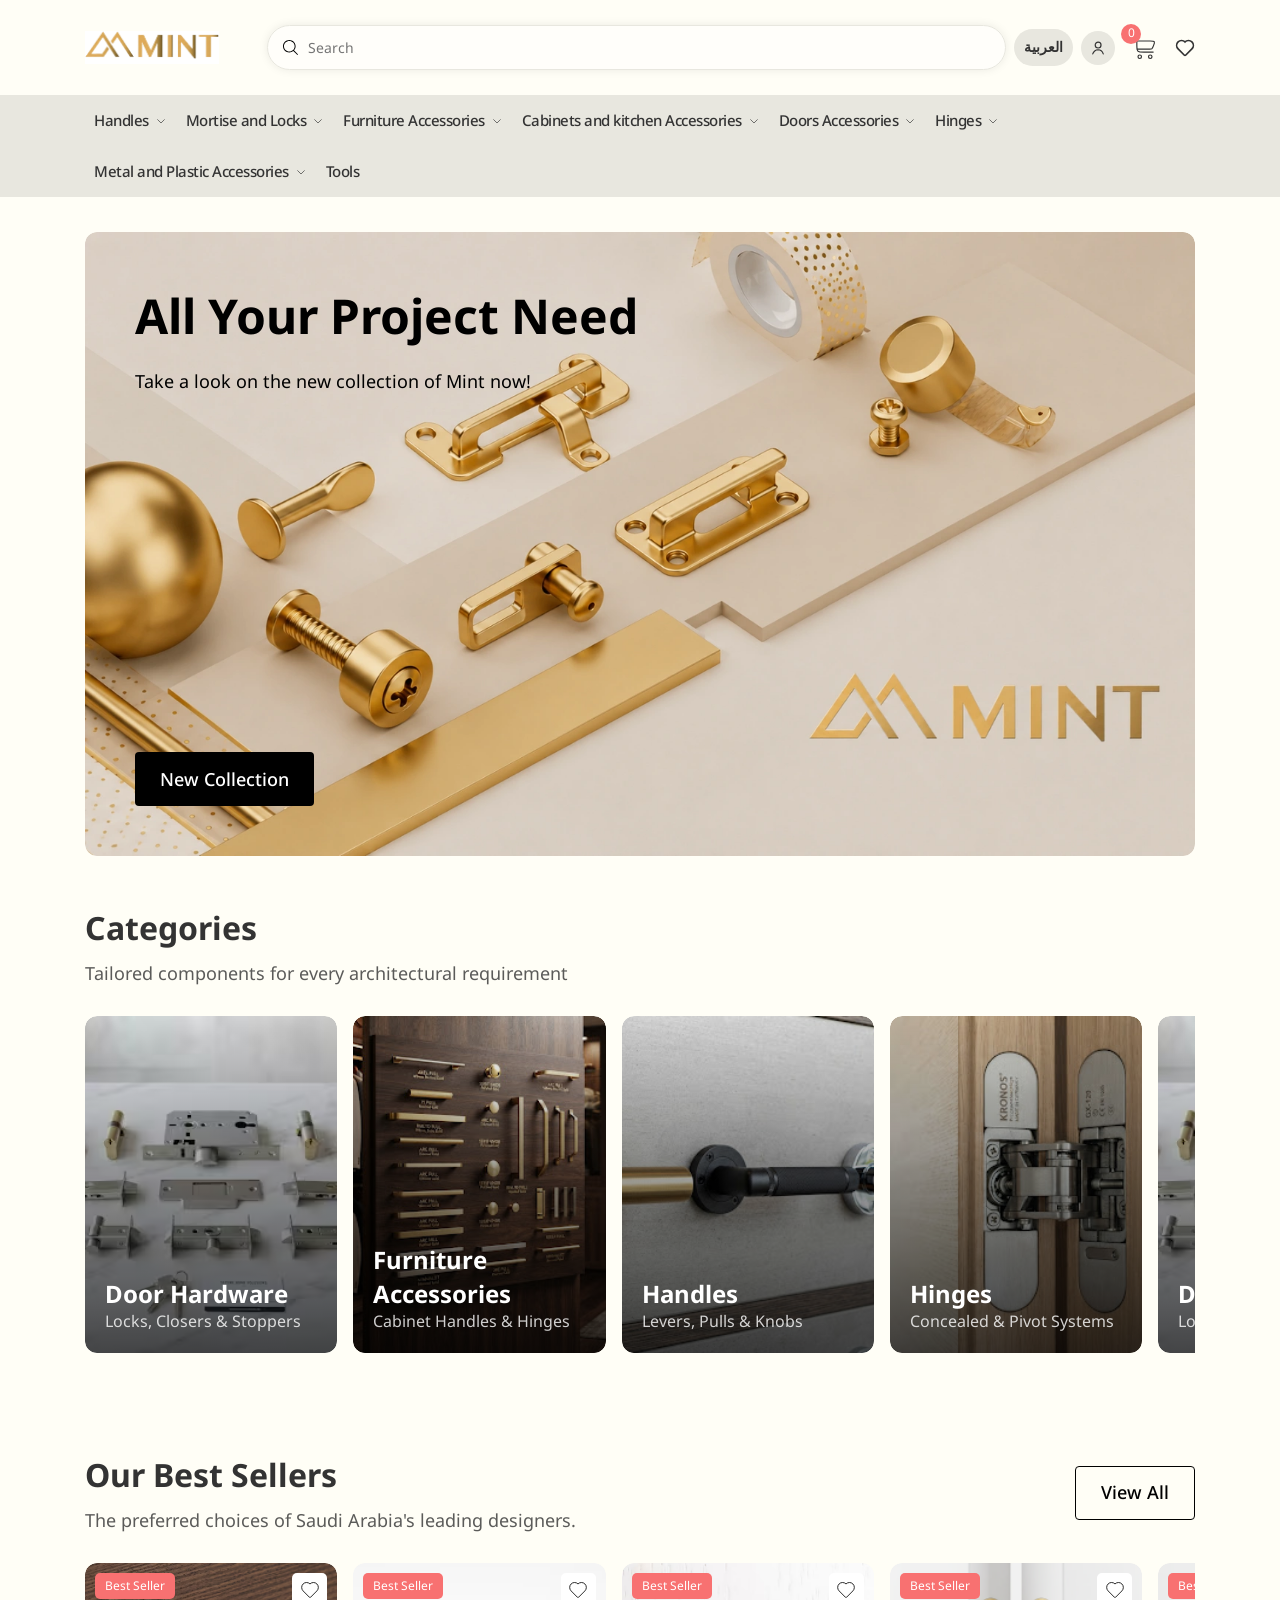
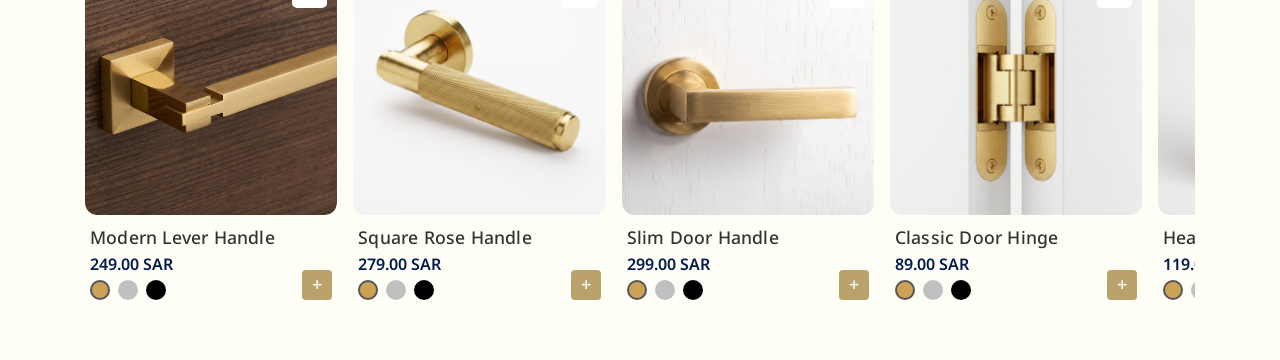
==== commit d3f9f2b5: "29/7/2026 edit 3" ====
--- a/en/index.html
+++ b/en/index.html
@@ -46,7 +46,7 @@
                             <input type="text" name="search" id="search" placeholder="Search" autocomplete="off">
                         </div>
                         <div class="mobile-search">
-                            <svg viewBox="0 0 24 24" fill="none" xmlns="http://www.w3.org/2000/svg"><g id="SVGRepo_bgCarrier" stroke-width="0"></g><g id="SVGRepo_tracerCarrier" stroke-linecap="round" stroke-linejoin="round"></g><g id="SVGRepo_iconCarrier"> <g clip-path="url(#clip0_15_152)"> <rect width="24" height="24" fill="none"></rect> <circle cx="10.5" cy="10.5" r="6.5" stroke="currentColor" stroke-linejoin="round"></circle> <path d="M19.6464 20.3536C19.8417 20.5488 20.1583 20.5488 20.3536 20.3536C20.5488 20.1583 20.5488 19.8417 20.3536 19.6464L19.6464 20.3536ZM20.3536 19.6464L15.3536 14.6464L14.6464 15.3536L19.6464 20.3536L20.3536 19.6464Z" fill="currentColor"></path> </g> <defs> <clipPath id="clip0_15_152"> <rect width="24" height="24" fill="none"></rect> </clipPath> </defs> </g></svg>
+                            <svg viewBox="0 0 24 24" fill="none" xmlns="http://www.w3.org/2000/svg"><g id="SVGRepo_bgCarrier"></g><g id="SVGRepo_tracerCarrier" stroke-linecap="round" stroke-linejoin="round"></g><g id="SVGRepo_iconCarrier"> <g clip-path="url(#clip0_15_152)"> <rect width="24" height="24" fill="none"></rect> <circle cx="10.5" cy="10.5" r="6.5" stroke="currentColor" stroke-linejoin="round"></circle> <path d="M19.6464 20.3536C19.8417 20.5488 20.1583 20.5488 20.3536 20.3536C20.5488 20.1583 20.5488 19.8417 20.3536 19.6464L19.6464 20.3536ZM20.3536 19.6464L15.3536 14.6464L14.6464 15.3536L19.6464 20.3536L20.3536 19.6464Z" fill="currentColor"></path> </g> <defs> <clipPath id="clip0_15_152"> <rect width="24" height="24" fill="none"></rect> </clipPath> </defs> </g></svg>
                         </div>
                         <div class="header-actions">
                             <div class="language toggle">
@@ -59,7 +59,7 @@
                                             <div class="top">
                                                 <span>Language</span>
                                                 <div class="close">
-                                                    <svg viewBox="0 0 24 24" fill="none" xmlns="http://www.w3.org/2000/svg"><g id="SVGRepo_bgCarrier" stroke-width="0"></g><g id="SVGRepo_tracerCarrier" stroke-linecap="round" stroke-linejoin="round"></g><g id="SVGRepo_iconCarrier"> <rect width="24" height="24" fill="none"></rect> <path d="M7 17L16.8995 7.10051" stroke="currentColor" stroke-linecap="round" stroke-linejoin="round"></path> <path d="M7 7.00001L16.8995 16.8995" stroke="currentColor" stroke-linecap="round" stroke-linejoin="round"></path> </g></svg>
+                                                    <svg viewBox="0 0 24 24" fill="none" xmlns="http://www.w3.org/2000/svg"><g id="SVGRepo_bgCarrier"></g><g id="SVGRepo_tracerCarrier" stroke-linecap="round" stroke-linejoin="round"></g><g id="SVGRepo_iconCarrier"> <rect width="24" height="24" fill="none"></rect> <path d="M7 17L16.8995 7.10051" stroke="currentColor" stroke-linecap="round" stroke-linejoin="round"></path> <path d="M7 7.00001L16.8995 16.8995" stroke="currentColor" stroke-linecap="round" stroke-linejoin="round"></path> </g></svg>
                                                 </div>
                                             </div>
                                             <div class="content">
@@ -81,18 +81,17 @@
                             </div>
                             <div class="login toggle hidden-mobile">
                                 <button class="hidden-mobile">
-                                    <svg viewBox="0 0 24 24" fill="none" xmlns="http://www.w3.org/2000/svg"><g id="SVGRepo_bgCarrier" stroke-width="0"></g><g id="SVGRepo_tracerCarrier" stroke-linecap="round" stroke-linejoin="round"></g><g id="SVGRepo_iconCarrier"> <path d="M12.1992 12C14.9606 12 17.1992 9.76142 17.1992 7C17.1992 4.23858 14.9606 2 12.1992 2C9.43779 2 7.19922 4.23858 7.19922 7C7.19922 9.76142 9.43779 12 12.1992 12Z" stroke="currentColor" stroke-width="1.5" stroke-linecap="round" stroke-linejoin="round"></path> <path d="M3 22C3.57038 20.0332 4.74796 18.2971 6.3644 17.0399C7.98083 15.7827 9.95335 15.0687 12 15C16.12 15 19.63 17.91 21 22" stroke="currentColor" stroke-width="1.5" stroke-linecap="round" stroke-linejoin="round"></path> </g></svg>
-                                    Login
+                                    <svg viewBox="0 0 24 24" fill="none" xmlns="http://www.w3.org/2000/svg"><g id="SVGRepo_bgCarrier"></g><g id="SVGRepo_tracerCarrier" stroke-linecap="round" stroke-linejoin="round"></g><g id="SVGRepo_iconCarrier"> <path d="M12.1992 12C14.9606 12 17.1992 9.76142 17.1992 7C17.1992 4.23858 14.9606 2 12.1992 2C9.43779 2 7.19922 4.23858 7.19922 7C7.19922 9.76142 9.43779 12 12.1992 12Z" stroke="currentColor" stroke-linecap="round" stroke-linejoin="round"></path> <path d="M3 22C3.57038 20.0332 4.74796 18.2971 6.3644 17.0399C7.98083 15.7827 9.95335 15.0687 12 15C16.12 15 19.63 17.91 21 22" stroke="currentColor" stroke-linecap="round" stroke-linejoin="round"></path> </g></svg>
                                 </button>
                                 <div class="box toggle-box" hidden>
                                     <div class="innerbox">
                                         <div class="c-content">
                                             <div class="top">
                                                 <div class="close">
-                                                    <svg viewBox="0 0 24 24" fill="none" xmlns="http://www.w3.org/2000/svg"><g id="SVGRepo_bgCarrier" stroke-width="0"></g><g id="SVGRepo_tracerCarrier" stroke-linecap="round" stroke-linejoin="round"></g><g id="SVGRepo_iconCarrier"> <rect width="24" height="24" fill="none"></rect> <path d="M7 17L16.8995 7.10051" stroke="currentColor" stroke-linecap="round" stroke-linejoin="round"></path> <path d="M7 7.00001L16.8995 16.8995" stroke="currentColor" stroke-linecap="round" stroke-linejoin="round"></path> </g></svg>
+                                                    <svg viewBox="0 0 24 24" fill="none" xmlns="http://www.w3.org/2000/svg"><g id="SVGRepo_bgCarrier"></g><g id="SVGRepo_tracerCarrier" stroke-linecap="round" stroke-linejoin="round"></g><g id="SVGRepo_iconCarrier"> <rect width="24" height="24" fill="none"></rect> <path d="M7 17L16.8995 7.10051" stroke="currentColor" stroke-linecap="round" stroke-linejoin="round"></path> <path d="M7 7.00001L16.8995 16.8995" stroke="currentColor" stroke-linecap="round" stroke-linejoin="round"></path> </g></svg>
                                                 </div>
                                                 <div class="c-icon-login">
-                                                    <svg viewBox="0 0 24 24" fill="none" xmlns="http://www.w3.org/2000/svg"><g id="SVGRepo_bgCarrier" stroke-width="0"></g><g id="SVGRepo_tracerCarrier" stroke-linecap="round" stroke-linejoin="round"></g><g id="SVGRepo_iconCarrier"> <path d="M12.1992 12C14.9606 12 17.1992 9.76142 17.1992 7C17.1992 4.23858 14.9606 2 12.1992 2C9.43779 2 7.19922 4.23858 7.19922 7C7.19922 9.76142 9.43779 12 12.1992 12Z" stroke="currentColor" stroke-width="1.5" stroke-linecap="round" stroke-linejoin="round"></path> <path d="M3 22C3.57038 20.0332 4.74796 18.2971 6.3644 17.0399C7.98083 15.7827 9.95335 15.0687 12 15C16.12 15 19.63 17.91 21 22" stroke="currentColor" stroke-width="1.5" stroke-linecap="round" stroke-linejoin="round"></path> </g></svg>
+                                                    <svg viewBox="0 0 24 24" fill="none" xmlns="http://www.w3.org/2000/svg"><g id="SVGRepo_bgCarrier"></g><g id="SVGRepo_tracerCarrier" stroke-linecap="round" stroke-linejoin="round"></g><g id="SVGRepo_iconCarrier"> <path d="M12.1992 12C14.9606 12 17.1992 9.76142 17.1992 7C17.1992 4.23858 14.9606 2 12.1992 2C9.43779 2 7.19922 4.23858 7.19922 7C7.19922 9.76142 9.43779 12 12.1992 12Z" stroke="currentColor" stroke-linecap="round" stroke-linejoin="round"></path> <path d="M3 22C3.57038 20.0332 4.74796 18.2971 6.3644 17.0399C7.98083 15.7827 9.95335 15.0687 12 15C16.12 15 19.63 17.91 21 22" stroke="currentColor" stroke-linecap="round" stroke-linejoin="round"></path> </g></svg>
                                                     <span>Login</span>
                                                 </div>
                                             </div>
@@ -112,7 +111,7 @@
                         </div>
                         <div class="cart hidden-mobile">
                             <a href="">
-                                <svg viewBox="0 0 24 24" fill="none" xmlns="http://www.w3.org/2000/svg"><g id="SVGRepo_bgCarrier" stroke-width="0"></g><g id="SVGRepo_tracerCarrier" stroke-linecap="round" stroke-linejoin="round"></g><g id="SVGRepo_iconCarrier"> <path d="M2 3L2.26491 3.0883C3.58495 3.52832 4.24497 3.74832 4.62248 4.2721C5 4.79587 5 5.49159 5 6.88304V9.5C5 12.3284 5 13.7426 5.87868 14.6213C6.75736 15.5 8.17157 15.5 11 15.5H19" stroke="currentColor" stroke-width="1.5" stroke-linecap="round"></path> <path d="M7.5 18C8.32843 18 9 18.6716 9 19.5C9 20.3284 8.32843 21 7.5 21C6.67157 21 6 20.3284 6 19.5C6 18.6716 6.67157 18 7.5 18Z" stroke="currentColor" stroke-width="1.5"></path> <path d="M16.5 18.0001C17.3284 18.0001 18 18.6716 18 19.5001C18 20.3285 17.3284 21.0001 16.5 21.0001C15.6716 21.0001 15 20.3285 15 19.5001C15 18.6716 15.6716 18.0001 16.5 18.0001Z" stroke="currentColor" stroke-width="1.5"></path> <path d="M5 6H16.4504C18.5054 6 19.5328 6 19.9775 6.67426C20.4221 7.34853 20.0173 8.29294 19.2078 10.1818L18.7792 11.1818C18.4013 12.0636 18.2123 12.5045 17.8366 12.7523C17.4609 13 16.9812 13 16.0218 13H5" stroke="currentColor" stroke-width="1.5"></path> </g></svg>
+                                <svg viewBox="0 0 24 24" fill="none" xmlns="http://www.w3.org/2000/svg"><g id="SVGRepo_bgCarrier"></g><g id="SVGRepo_tracerCarrier" stroke-linecap="round" stroke-linejoin="round"></g><g id="SVGRepo_iconCarrier"> <path d="M2 3L2.26491 3.0883C3.58495 3.52832 4.24497 3.74832 4.62248 4.2721C5 4.79587 5 5.49159 5 6.88304V9.5C5 12.3284 5 13.7426 5.87868 14.6213C6.75736 15.5 8.17157 15.5 11 15.5H19" stroke="currentColor" stroke-linecap="round"></path> <path d="M7.5 18C8.32843 18 9 18.6716 9 19.5C9 20.3284 8.32843 21 7.5 21C6.67157 21 6 20.3284 6 19.5C6 18.6716 6.67157 18 7.5 18Z" stroke="currentColor"></path> <path d="M16.5 18.0001C17.3284 18.0001 18 18.6716 18 19.5001C18 20.3285 17.3284 21.0001 16.5 21.0001C15.6716 21.0001 15 20.3285 15 19.5001C15 18.6716 15.6716 18.0001 16.5 18.0001Z" stroke="currentColor"></path> <path d="M5 6H16.4504C18.5054 6 19.5328 6 19.9775 6.67426C20.4221 7.34853 20.0173 8.29294 19.2078 10.1818L18.7792 11.1818C18.4013 12.0636 18.2123 12.5045 17.8366 12.7523C17.4609 13 16.9812 13 16.0218 13H5" stroke="currentColor"></path> </g></svg>
                                 <span>0</span>
                             </a>
                         </div>
@@ -133,7 +132,7 @@
                     <li class="main-li">
                         <a href="products.html" class="main-link">
                             <span>Handles</span>
-                            <svg viewBox="0 0 24 24" fill="none" xmlns="http://www.w3.org/2000/svg"><g id="SVGRepo_bgCarrier" stroke-width="0"></g><g id="SVGRepo_tracerCarrier" stroke-linecap="round" stroke-linejoin="round"></g><g id="SVGRepo_iconCarrier"> <path d="M7 10L12 15L17 10" stroke="currentColor" stroke-width="1.5" stroke-linecap="round" stroke-linejoin="round"></path> </g></svg>
+                            <svg viewBox="0 0 24 24" fill="none" xmlns="http://www.w3.org/2000/svg"><g id="SVGRepo_bgCarrier"></g><g id="SVGRepo_tracerCarrier" stroke-linecap="round" stroke-linejoin="round"></g><g id="SVGRepo_iconCarrier"> <path d="M7 10L12 15L17 10" stroke="currentColor" stroke-linecap="round" stroke-linejoin="round"></path> </g></svg>
                         </a>
                         <div class="sub-menu">
                             <ul>
@@ -159,14 +158,14 @@
                     <li class="main-li">
                         <a href="products.html" class="main-link">
                             <span>Mortise and Locks</span>
-                            <svg viewBox="0 0 24 24" fill="none" xmlns="http://www.w3.org/2000/svg"><g id="SVGRepo_bgCarrier" stroke-width="0"></g><g id="SVGRepo_tracerCarrier" stroke-linecap="round" stroke-linejoin="round"></g><g id="SVGRepo_iconCarrier"> <path d="M7 10L12 15L17 10" stroke="currentColor" stroke-width="1.5" stroke-linecap="round" stroke-linejoin="round"></path> </g></svg>
+                            <svg viewBox="0 0 24 24" fill="none" xmlns="http://www.w3.org/2000/svg"><g id="SVGRepo_bgCarrier"></g><g id="SVGRepo_tracerCarrier" stroke-linecap="round" stroke-linejoin="round"></g><g id="SVGRepo_iconCarrier"> <path d="M7 10L12 15L17 10" stroke="currentColor" stroke-linecap="round" stroke-linejoin="round"></path> </g></svg>
                         </a>
                         <div class="sub-menu">
                             <ul>
                                 <li class="sub-li">
                                     <a href="products.html" class="sub-link">
                                         <span>Mortise and Locks for Door</span>
-                                        <svg viewBox="0 0 24 24" fill="none" xmlns="http://www.w3.org/2000/svg"><g id="SVGRepo_bgCarrier" stroke-width="0"></g><g id="SVGRepo_tracerCarrier" stroke-linecap="round" stroke-linejoin="round"></g><g id="SVGRepo_iconCarrier"> <path d="M7 10L12 15L17 10" stroke="currentColor" stroke-width="1.5" stroke-linecap="round" stroke-linejoin="round"></path> </g></svg>
+                                        <svg viewBox="0 0 24 24" fill="none" xmlns="http://www.w3.org/2000/svg"><g id="SVGRepo_bgCarrier"></g><g id="SVGRepo_tracerCarrier" stroke-linecap="round" stroke-linejoin="round"></g><g id="SVGRepo_iconCarrier"> <path d="M7 10L12 15L17 10" stroke="currentColor" stroke-linecap="round" stroke-linejoin="round"></path> </g></svg>
                                     </a>
                                     <ul class="sub-sub-menu">
                                         <li class="sub-sub-li">
@@ -192,7 +191,7 @@
                                 <li class="sub-li">
                                     <a href="products.html" class="sub-link">
                                         <span>Metal Furniture Locks</span>
-                                        <svg viewBox="0 0 24 24" fill="none" xmlns="http://www.w3.org/2000/svg"><g id="SVGRepo_bgCarrier" stroke-width="0"></g><g id="SVGRepo_tracerCarrier" stroke-linecap="round" stroke-linejoin="round"></g><g id="SVGRepo_iconCarrier"> <path d="M7 10L12 15L17 10" stroke="currentColor" stroke-width="1.5" stroke-linecap="round" stroke-linejoin="round"></path> </g></svg>
+                                        <svg viewBox="0 0 24 24" fill="none" xmlns="http://www.w3.org/2000/svg"><g id="SVGRepo_bgCarrier"></g><g id="SVGRepo_tracerCarrier" stroke-linecap="round" stroke-linejoin="round"></g><g id="SVGRepo_iconCarrier"> <path d="M7 10L12 15L17 10" stroke="currentColor" stroke-linecap="round" stroke-linejoin="round"></path> </g></svg>
                                     </a>
                                     <ul class="sub-sub-menu">
                                         <li class="sub-sub-li">
@@ -231,7 +230,7 @@
                     <li class="main-li">
                         <a href="products.html" class="main-link">
                             <span>Furniture Accessories</span>
-                            <svg viewBox="0 0 24 24" fill="none" xmlns="http://www.w3.org/2000/svg"><g id="SVGRepo_bgCarrier" stroke-width="0"></g><g id="SVGRepo_tracerCarrier" stroke-linecap="round" stroke-linejoin="round"></g><g id="SVGRepo_iconCarrier"> <path d="M7 10L12 15L17 10" stroke="currentColor" stroke-width="1.5" stroke-linecap="round" stroke-linejoin="round"></path> </g></svg>
+                            <svg viewBox="0 0 24 24" fill="none" xmlns="http://www.w3.org/2000/svg"><g id="SVGRepo_bgCarrier"></g><g id="SVGRepo_tracerCarrier" stroke-linecap="round" stroke-linejoin="round"></g><g id="SVGRepo_iconCarrier"> <path d="M7 10L12 15L17 10" stroke="currentColor" stroke-linecap="round" stroke-linejoin="round"></path> </g></svg>
                         </a>
                         <div class="sub-menu">
                             <ul>
@@ -275,7 +274,7 @@
                     <li class="main-li">
                         <a href="products.html" class="main-link">
                             <span>Cabinets and kitchen Accessories</span>
-                            <svg viewBox="0 0 24 24" fill="none" xmlns="http://www.w3.org/2000/svg"><g id="SVGRepo_bgCarrier" stroke-width="0"></g><g id="SVGRepo_tracerCarrier" stroke-linecap="round" stroke-linejoin="round"></g><g id="SVGRepo_iconCarrier"> <path d="M7 10L12 15L17 10" stroke="currentColor" stroke-width="1.5" stroke-linecap="round" stroke-linejoin="round"></path> </g></svg>
+                            <svg viewBox="0 0 24 24" fill="none" xmlns="http://www.w3.org/2000/svg"><g id="SVGRepo_bgCarrier"></g><g id="SVGRepo_tracerCarrier" stroke-linecap="round" stroke-linejoin="round"></g><g id="SVGRepo_iconCarrier"> <path d="M7 10L12 15L17 10" stroke="currentColor" stroke-linecap="round" stroke-linejoin="round"></path> </g></svg>
                         </a>
                         <div class="sub-menu">
                             <ul>
@@ -295,7 +294,7 @@
                     <li class="main-li">
                         <a href="products.html" class="main-link">
                             <span>Doors Accessories</span>
-                            <svg viewBox="0 0 24 24" fill="none" xmlns="http://www.w3.org/2000/svg"><g id="SVGRepo_bgCarrier" stroke-width="0"></g><g id="SVGRepo_tracerCarrier" stroke-linecap="round" stroke-linejoin="round"></g><g id="SVGRepo_iconCarrier"> <path d="M7 10L12 15L17 10" stroke="currentColor" stroke-width="1.5" stroke-linecap="round" stroke-linejoin="round"></path> </g></svg>
+                            <svg viewBox="0 0 24 24" fill="none" xmlns="http://www.w3.org/2000/svg"><g id="SVGRepo_bgCarrier"></g><g id="SVGRepo_tracerCarrier" stroke-linecap="round" stroke-linejoin="round"></g><g id="SVGRepo_iconCarrier"> <path d="M7 10L12 15L17 10" stroke="currentColor" stroke-linecap="round" stroke-linejoin="round"></path> </g></svg>
                         </a>
                         <div class="sub-menu">
                             <ul>
@@ -330,7 +329,7 @@
                     <li class="main-li">
                         <a href="products.html" class="main-link">
                             <span>Hinges</span>
-                            <svg viewBox="0 0 24 24" fill="none" xmlns="http://www.w3.org/2000/svg"><g id="SVGRepo_bgCarrier" stroke-width="0"></g><g id="SVGRepo_tracerCarrier" stroke-linecap="round" stroke-linejoin="round"></g><g id="SVGRepo_iconCarrier"> <path d="M7 10L12 15L17 10" stroke="currentColor" stroke-width="1.5" stroke-linecap="round" stroke-linejoin="round"></path> </g></svg>
+                            <svg viewBox="0 0 24 24" fill="none" xmlns="http://www.w3.org/2000/svg"><g id="SVGRepo_bgCarrier"></g><g id="SVGRepo_tracerCarrier" stroke-linecap="round" stroke-linejoin="round"></g><g id="SVGRepo_iconCarrier"> <path d="M7 10L12 15L17 10" stroke="currentColor" stroke-linecap="round" stroke-linejoin="round"></path> </g></svg>
                         </a>
                         <div class="sub-menu">
                             <ul>
@@ -353,7 +352,7 @@
                     <li class="main-li">
                         <a href="products.html" class="main-link">
                             <span>Metal and Plastic Accessories</span>
-                            <svg viewBox="0 0 24 24" fill="none" xmlns="http://www.w3.org/2000/svg"><g id="SVGRepo_bgCarrier" stroke-width="0"></g><g id="SVGRepo_tracerCarrier" stroke-linecap="round" stroke-linejoin="round"></g><g id="SVGRepo_iconCarrier"> <path d="M7 10L12 15L17 10" stroke="currentColor" stroke-width="1.5" stroke-linecap="round" stroke-linejoin="round"></path> </g></svg>
+                            <svg viewBox="0 0 24 24" fill="none" xmlns="http://www.w3.org/2000/svg"><g id="SVGRepo_bgCarrier"></g><g id="SVGRepo_tracerCarrier" stroke-linecap="round" stroke-linejoin="round"></g><g id="SVGRepo_iconCarrier"> <path d="M7 10L12 15L17 10" stroke="currentColor" stroke-linecap="round" stroke-linejoin="round"></path> </g></svg>
                         </a>
                         <div class="sub-menu">
                             <ul>
@@ -413,7 +412,7 @@
                     <div class="tab cart-tab ">
                         <a href="">
                             <div class="icon">
-                                <svg viewBox="0 0 24 24" fill="none" xmlns="http://www.w3.org/2000/svg"><g id="SVGRepo_bgCarrier" stroke-width="0"></g><g id="SVGRepo_tracerCarrier" stroke-linecap="round" stroke-linejoin="round"></g><g id="SVGRepo_iconCarrier"> <path d="M2 3L2.26491 3.0883C3.58495 3.52832 4.24497 3.74832 4.62248 4.2721C5 4.79587 5 5.49159 5 6.88304V9.5C5 12.3284 5 13.7426 5.87868 14.6213C6.75736 15.5 8.17157 15.5 11 15.5H19" stroke="currentColor" stroke-width="1.5" stroke-linecap="round"></path> <path d="M7.5 18C8.32843 18 9 18.6716 9 19.5C9 20.3284 8.32843 21 7.5 21C6.67157 21 6 20.3284 6 19.5C6 18.6716 6.67157 18 7.5 18Z" stroke="currentColor" stroke-width="1.5"></path> <path d="M16.5 18.0001C17.3284 18.0001 18 18.6716 18 19.5001C18 20.3285 17.3284 21.0001 16.5 21.0001C15.6716 21.0001 15 20.3285 15 19.5001C15 18.6716 15.6716 18.0001 16.5 18.0001Z" stroke="currentColor" stroke-width="1.5"></path> <path d="M5 6H16.4504C18.5054 6 19.5328 6 19.9775 6.67426C20.4221 7.34853 20.0173 8.29294 19.2078 10.1818L18.7792 11.1818C18.4013 12.0636 18.2123 12.5045 17.8366 12.7523C17.4609 13 16.9812 13 16.0218 13H5" stroke="currentColor" stroke-width="1.5"></path> </g></svg>
+                                <svg viewBox="0 0 24 24" fill="none" xmlns="http://www.w3.org/2000/svg"><g id="SVGRepo_bgCarrier"></g><g id="SVGRepo_tracerCarrier" stroke-linecap="round" stroke-linejoin="round"></g><g id="SVGRepo_iconCarrier"> <path d="M2 3L2.26491 3.0883C3.58495 3.52832 4.24497 3.74832 4.62248 4.2721C5 4.79587 5 5.49159 5 6.88304V9.5C5 12.3284 5 13.7426 5.87868 14.6213C6.75736 15.5 8.17157 15.5 11 15.5H19" stroke="currentColor" stroke-linecap="round"></path> <path d="M7.5 18C8.32843 18 9 18.6716 9 19.5C9 20.3284 8.32843 21 7.5 21C6.67157 21 6 20.3284 6 19.5C6 18.6716 6.67157 18 7.5 18Z" stroke="currentColor"></path> <path d="M16.5 18.0001C17.3284 18.0001 18 18.6716 18 19.5001C18 20.3285 17.3284 21.0001 16.5 21.0001C15.6716 21.0001 15 20.3285 15 19.5001C15 18.6716 15.6716 18.0001 16.5 18.0001Z" stroke="currentColor"></path> <path d="M5 6H16.4504C18.5054 6 19.5328 6 19.9775 6.67426C20.4221 7.34853 20.0173 8.29294 19.2078 10.1818L18.7792 11.1818C18.4013 12.0636 18.2123 12.5045 17.8366 12.7523C17.4609 13 16.9812 13 16.0218 13H5" stroke="currentColor"></path> </g></svg>
                             </div>
                             <div class="text">
                                 <span>Cart</span>
@@ -423,7 +422,7 @@
                     <div class="tab account-tab ">
                         <button type="button" data-popup-trigger="login">
                             <div class="icon">
-                                <svg viewBox="0 0 24 24" fill="none" xmlns="http://www.w3.org/2000/svg"><g id="SVGRepo_bgCarrier" stroke-width="0"></g><g id="SVGRepo_tracerCarrier" stroke-linecap="round" stroke-linejoin="round"></g><g id="SVGRepo_iconCarrier"> <path d="M12.1992 12C14.9606 12 17.1992 9.76142 17.1992 7C17.1992 4.23858 14.9606 2 12.1992 2C9.43779 2 7.19922 4.23858 7.19922 7C7.19922 9.76142 9.43779 12 12.1992 12Z" stroke="currentColor" stroke-width="1.5" stroke-linecap="round" stroke-linejoin="round"></path> <path d="M3 22C3.57038 20.0332 4.74796 18.2971 6.3644 17.0399C7.98083 15.7827 9.95335 15.0687 12 15C16.12 15 19.63 17.91 21 22" stroke="currentColor" stroke-width="1.5" stroke-linecap="round" stroke-linejoin="round"></path> </g></svg>
+                                <svg viewBox="0 0 24 24" fill="none" xmlns="http://www.w3.org/2000/svg"><g id="SVGRepo_bgCarrier"></g><g id="SVGRepo_tracerCarrier" stroke-linecap="round" stroke-linejoin="round"></g><g id="SVGRepo_iconCarrier"> <path d="M12.1992 12C14.9606 12 17.1992 9.76142 17.1992 7C17.1992 4.23858 14.9606 2 12.1992 2C9.43779 2 7.19922 4.23858 7.19922 7C7.19922 9.76142 9.43779 12 12.1992 12Z" stroke="currentColor" stroke-linecap="round" stroke-linejoin="round"></path> <path d="M3 22C3.57038 20.0332 4.74796 18.2971 6.3644 17.0399C7.98083 15.7827 9.95335 15.0687 12 15C16.12 15 19.63 17.91 21 22" stroke="currentColor" stroke-linecap="round" stroke-linejoin="round"></path> </g></svg>
                             </div>
                             <div class="text">
                                 <span>Account</span>
--- a/component/component.css
+++ b/component/component.css
@@ -285,6 +285,7 @@
                                 }
                                 svg, img {
                                     width: 14px;
+                                    stroke-width: 2px;
                                 }
                             }
                             .box {
@@ -408,6 +409,9 @@
                                 }
                             }
                             &.login {
+                                button {
+                                    border-radius: 50rem;
+                                }
                                 .box {
                                     .innerbox {
                                         .c-content {
@@ -879,26 +883,26 @@
     left: 0;
     right: 0;
     width: 100%;
-    background-color: #BBA16B;
+    background-color: #FFFEF6;
     z-index: 9999;
     @media (max-width: 992px) {
         display: block;
     }
     .container {
         .inside {
-                .tabs {
-                    display: flex;
-                    justify-content: center;
-                    align-items: center;
-                    min-height: 57px;
-                    .tab {
-                        flex: 1 1 0;
-                        a, button {
-                            width: 100%;
-                            min-height: 57px;
-                            border-radius: 8px 8px 0 0;
-                            padding: 10px;
-                            cursor: pointer;
+            .tabs {
+                display: flex;
+                justify-content: center;
+                align-items: center;
+                min-height: 57px;
+                .tab {
+                    flex: 1 1 0;
+                    a, button {
+                        width: 100%;
+                        min-height: 57px;
+                        border-radius: 8px 8px 0 0;
+                        padding: 10px;
+                        cursor: pointer;
                         display: flex;
                         flex-direction: column;
                         justify-content: center;
@@ -928,9 +932,8 @@
                     }
                     &.active {
                         a, button {
+                            color: #000000;
                             position: relative;
-                            background-color: #7b6a48;
-                            color: #fff8ec;
                             &::after {
                                 content: "";
                                 position: absolute;
@@ -938,12 +941,12 @@
                                 left: 0;
                                 width: 100%;
                                 height: 3px;
-                                background-color: #fff8ec;
+                                background-color: #000000;
                             }
                             .icon {
                                 svg {
-                                    stroke: #fff8ec;
-                                    fill: #fff8ec;
+                                    stroke: #000000;
+                                    fill: #000000;
                                 }
                             }
                         }
@@ -955,11 +958,12 @@
 }
 /* Hero */
 .landing {
-    width: 100%;
+    min-width: 100%;
     margin-top: 35px;
     display: flex;
     justify-content: center;
     align-items: center;
+    min-height: 60dvh;
     @media (max-width: 768px) {
         margin-top: 40px;
     }
@@ -1108,6 +1112,7 @@
                     cursor: pointer;
                     border-radius: 12px;
                     overflow: hidden;
+                    min-height: 330px;
                     @media (max-width: 992px) {
                         flex-basis: calc(100% / 3);
                     }
--- a/css/style.css
+++ b/css/style.css
@@ -63,7 +63,7 @@
         .filter-group {
             border-bottom: 1px solid #e4e4e4;
             .filter-title {
-                width: 100%; padding: 19px 0; display: flex; align-items: center; justify-content: space-between; border: 0; background: transparent; font-weight: 600; cursor: pointer;
+                color: #000000; width: 100%; padding: 19px 0; display: flex; align-items: center; justify-content: space-between; border: 0; background: transparent; font-weight: 600; cursor: pointer;
                 svg { width: 18px; fill: none; stroke: currentColor; stroke-width: 1.5; transition: .25s; }
             }
             .filter-content {
@@ -145,11 +145,11 @@
         .products-layout { display: block; }
         .products-filter {
             position: fixed; z-index: 1002; top: 0; left: 0; bottom: 0; width: min(360px, 88vw); padding: 24px; overflow-y: auto; background: #FFFEF6; transform: translateX(-105%); transition: transform .35s ease;
-            .filter-head .close-filter { display: grid; place-items: center; width: 36px; height: 36px; padding: 0; border: 0; background: transparent; svg { width: 24px; fill: none; stroke: currentColor; stroke-width: 1.5; } }
+            .filter-head .close-filter { display: grid; color: #000000; place-items: center; width: 36px; height: 36px; padding: 0; border: 0; background: transparent; svg { width: 24px; fill: none; stroke: currentColor; stroke-width: 1.5; } }
             &.active { transform: translateX(0); }
         }
         .filter-overlay { display: block; position: fixed; z-index: 1001; inset: 0; background: rgba(0,0,0,.4); opacity: 0; visibility: hidden; transition: .3s; &.active { opacity: 1; visibility: visible; } }
-        .results-toolbar { .open-filter { display: flex; } p { margin-inline-start: auto; } }
+        .results-toolbar { .open-filter { display: flex; color: #000000;} p { margin-inline-start: auto; } }
     }
     @media (max-width: 700px) {
         .products-results > .products { grid-template-columns: repeat(2, minmax(0, 1fr)); gap: 28px 12px; }
